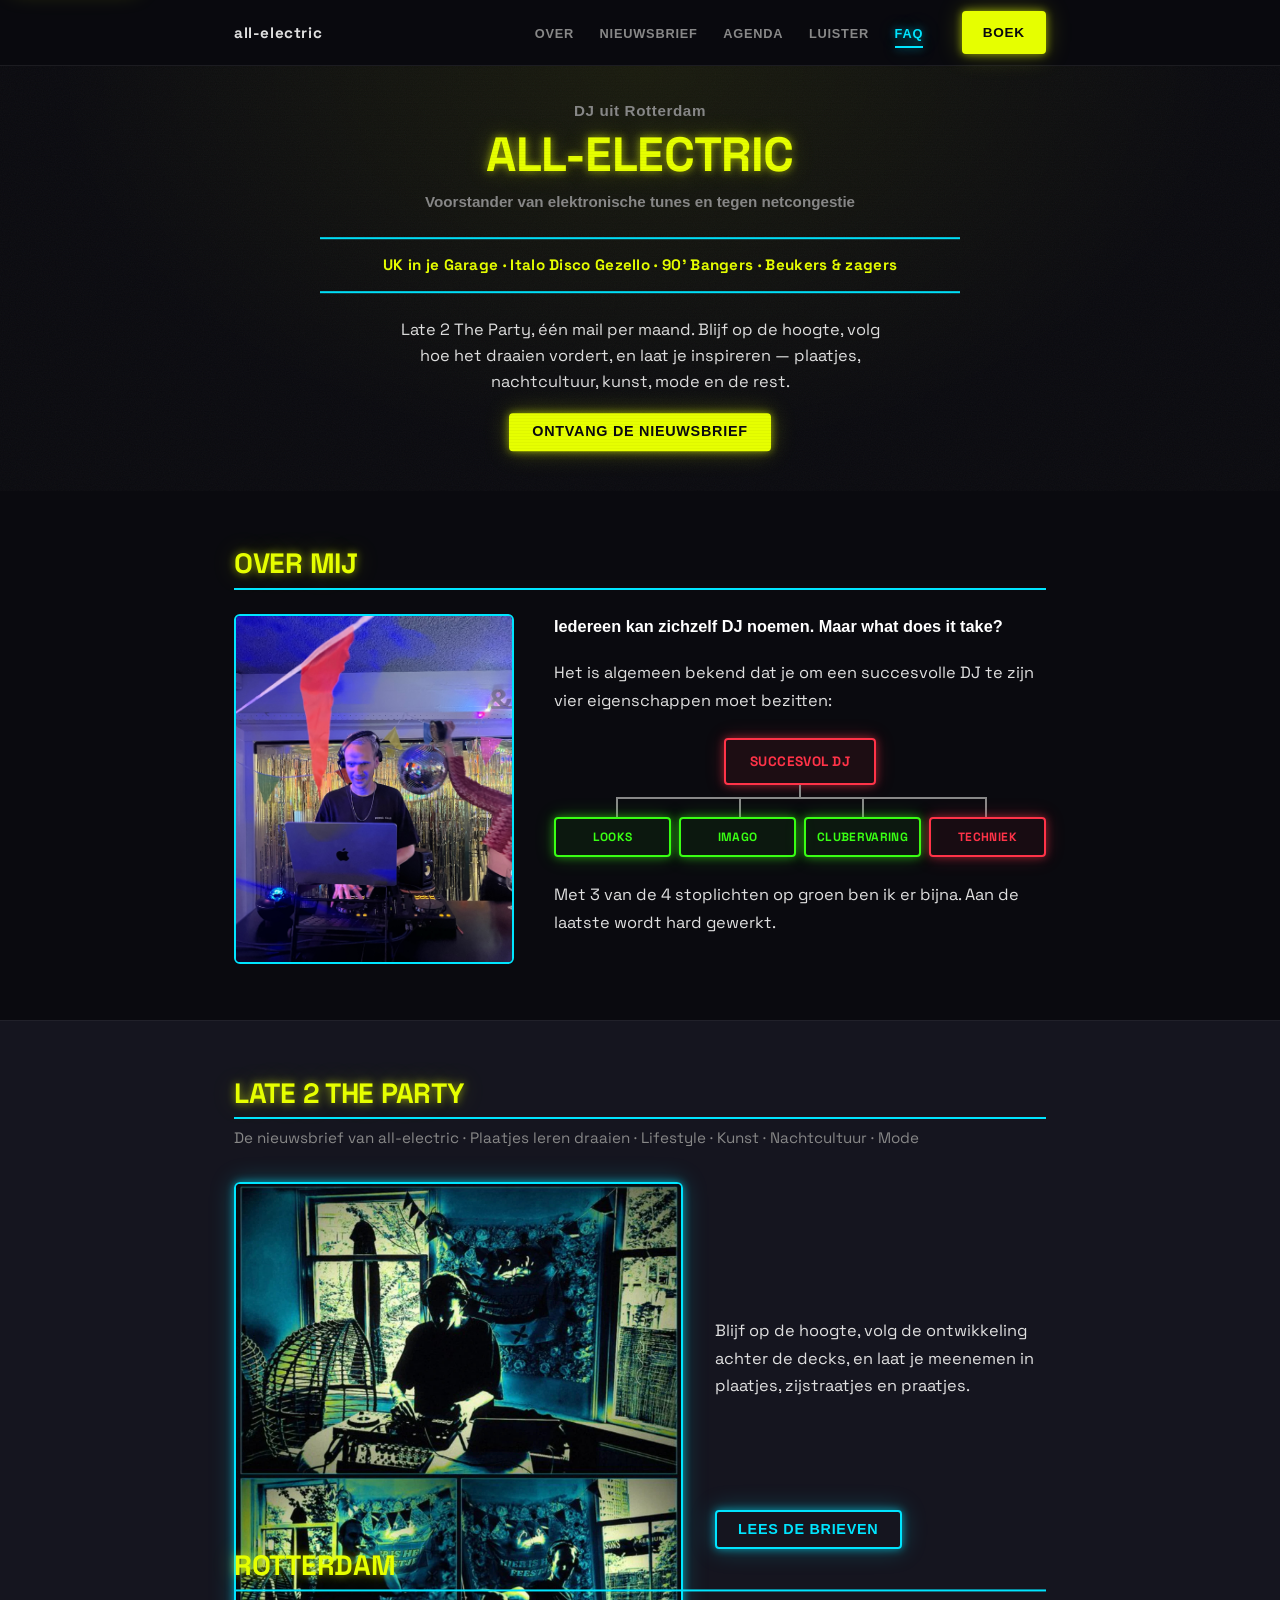
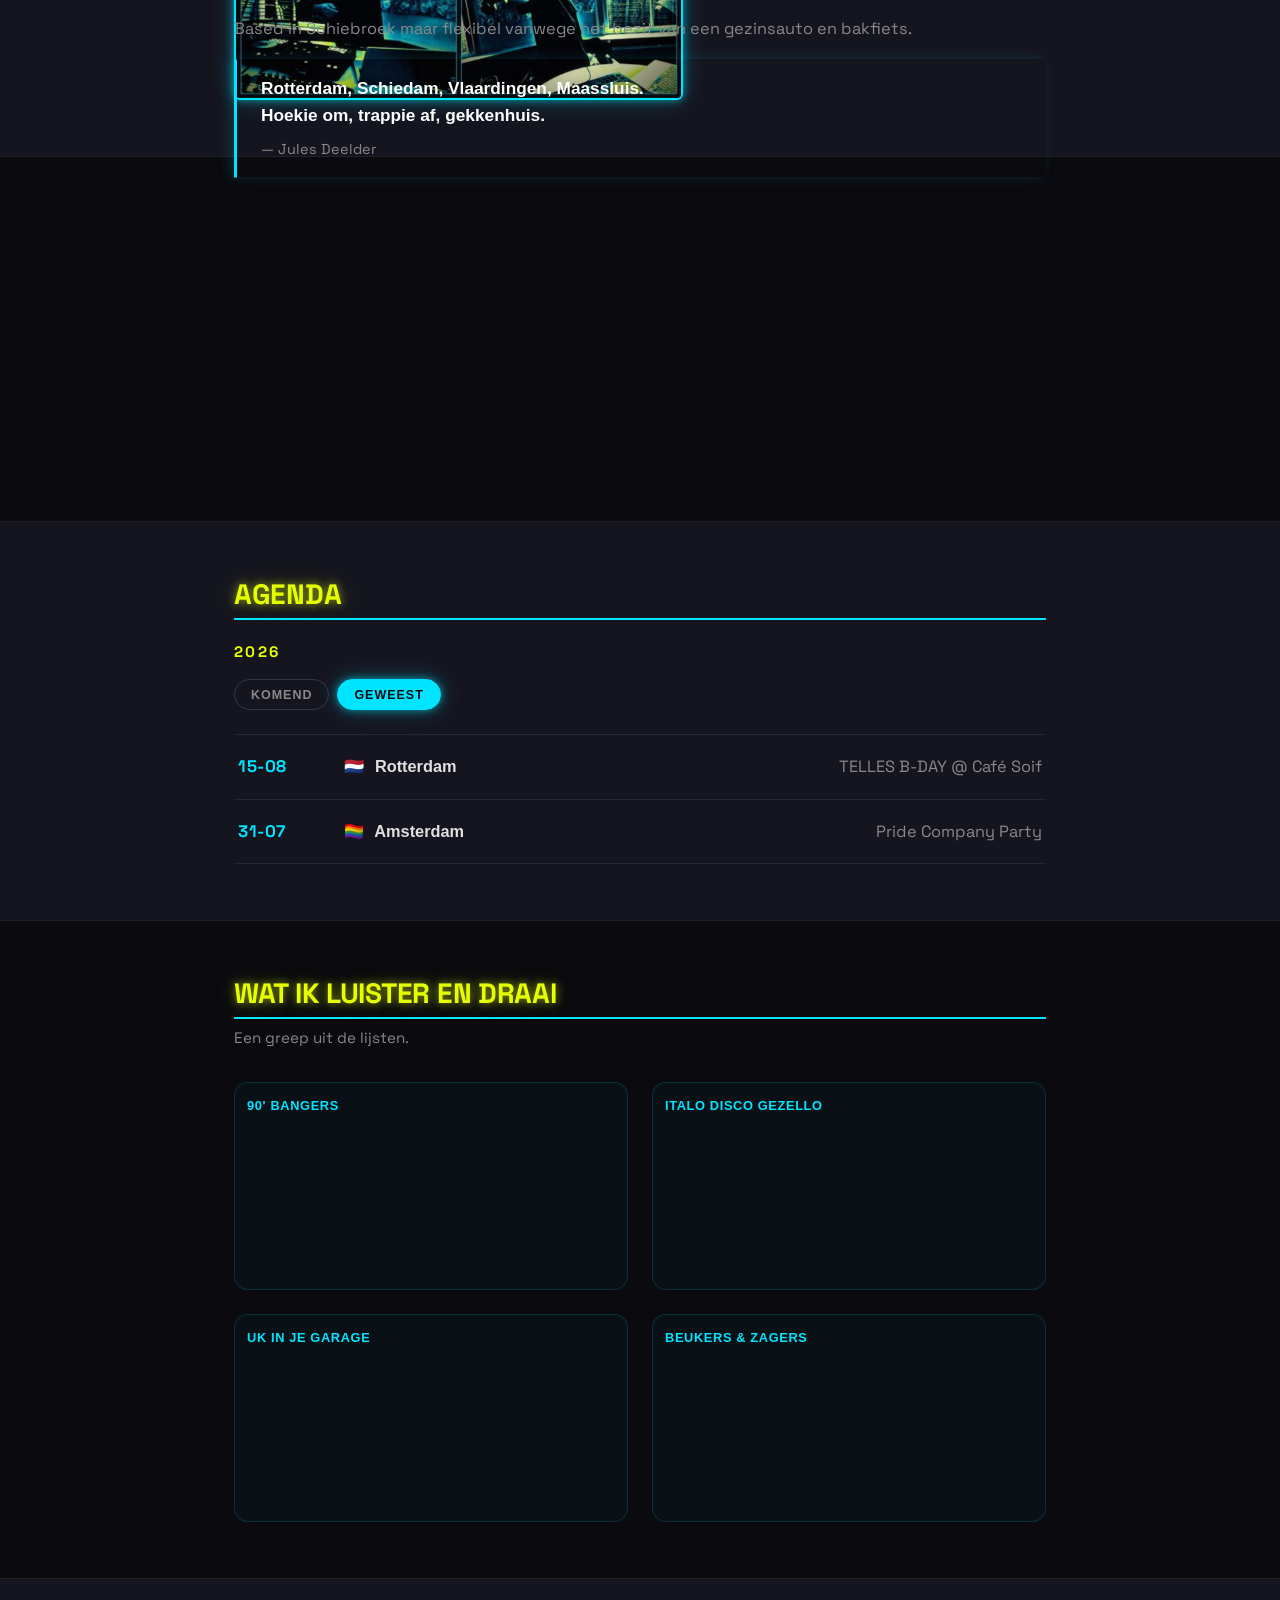
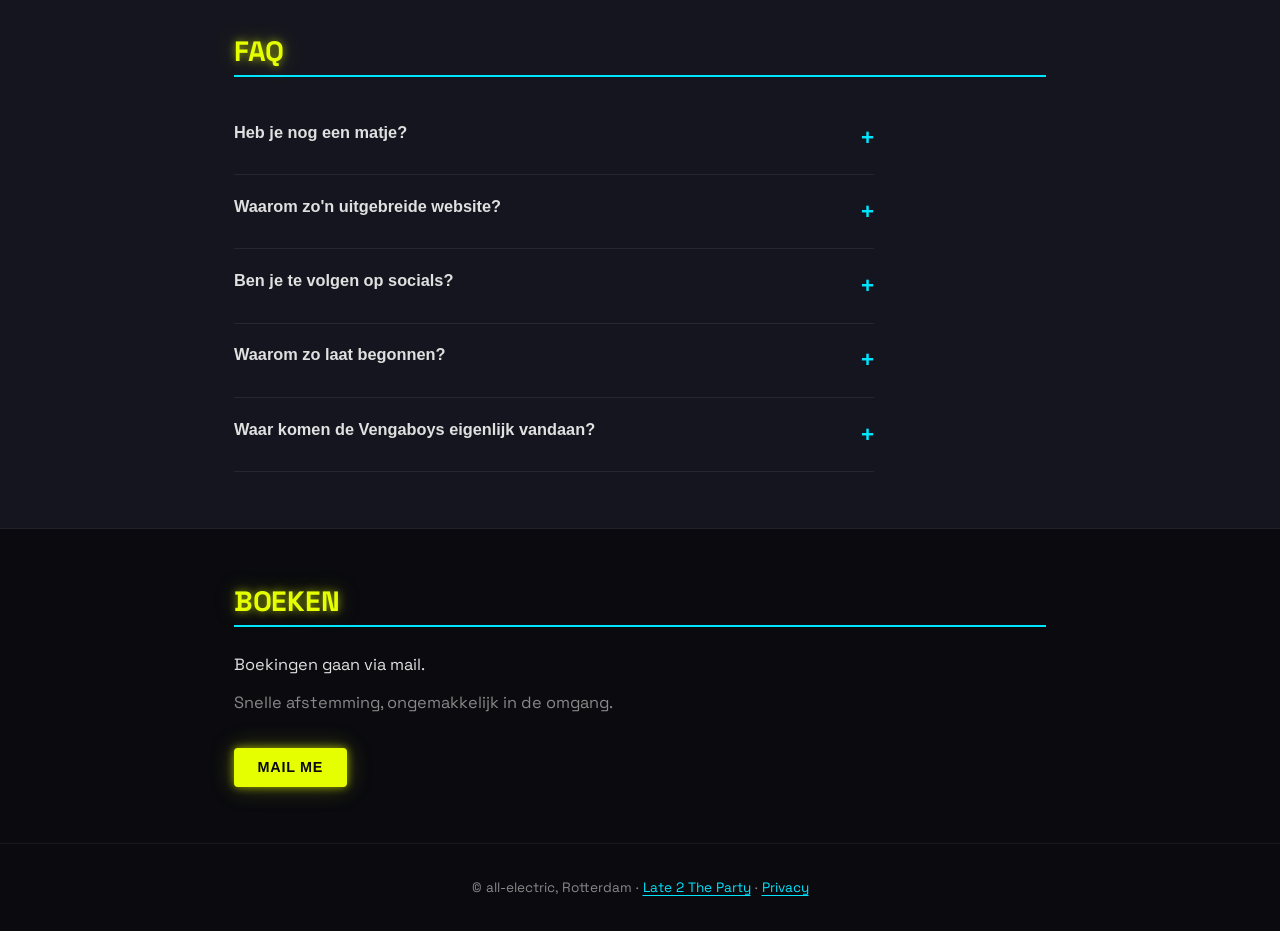
==== docs/index.html @ d1101ea1 "Self-host Space Grotesk; drop Google Fonts woff2 400/600/700 + OFL in docs/fonts/, @font-face in sty" ====
<!DOCTYPE html>
<html lang="nl">
<head>
  <meta charset="UTF-8">
  <meta name="viewport" content="width=device-width, initial-scale=1.0">

  <!-- Favicon (emoji, geen extra bestand nodig) -->
  <link rel="icon" href="data:image/svg+xml,<svg xmlns=%22http://www.w3.org/2000/svg%22 viewBox=%220 0 100 100%22><text y=%22.9em%22 font-size=%2290%22>🎧</text></svg>">

  <!-- SEO -->
  <title>all-electric — DJ uit Rotterdam</title>
  <meta name="description" content="all-electric, DJ uit Rotterdam. UK Garage, Italo Disco, 90's bangers. Nieuwsbrief: Late 2 The Party.">

  <!-- Open Graph -->
  <meta property="og:title" content="all-electric — DJ uit Rotterdam">
  <meta property="og:description" content="DJ uit Rotterdam. Nieuwsbrief: Late 2 The Party.">
  <meta property="og:type" content="website">
  <link rel="canonical" href="https://www.late2theparty.nl/">
  <meta property="og:url" content="https://www.late2theparty.nl/">
  <meta property="og:image" content="https://www.late2theparty.nl/hero.jpg">

  <!-- Twitter card -->
  <meta name="twitter:card" content="summary_large_image">
  <meta name="twitter:title" content="all-electric — DJ uit Rotterdam">
  <meta name="twitter:description" content="DJ uit Rotterdam. Nieuwsbrief: Late 2 The Party.">
  <meta name="twitter:image" content="https://www.late2theparty.nl/hero.jpg">

  <meta name="theme-color" content="#0a0a0f">

  <link rel="stylesheet" href="style.css">

  <!-- Structured data -->
  <script type="application/ld+json">
  {
    "@context": "https://schema.org",
    "@type": "MusicGroup",
    "name": "all-electric",
    "description": "DJ uit Rotterdam. UK Garage, Italo Disco en 90's bangers.",
    "genre": ["UK Garage", "Italo Disco", "90s dance"],
    "url": "https://www.late2theparty.nl/",
    "image": "https://www.late2theparty.nl/hero.jpg",
    "email": "hallo@late2theparty.nl",
    "foundingLocation": "Rotterdam, Nederland"
  }
  </script>
</head>
<body>
  <a class="skip-link" href="#hoofdinhoud">Naar inhoud</a>

  <!-- Cursor glow (desktop only, moved by JS) -->
  <div class="cursor-glow" id="cursorGlow" aria-hidden="true"></div>

  <!-- ============================================
       STICKY NAVIGATIE
       ============================================ -->
  <nav class="site-nav" id="siteNav" aria-label="Hoofdnavigatie">
    <div class="site-nav__inner">
      <a href="#hero" class="site-nav__brand">all-electric</a>
      <button type="button" class="site-nav__toggle" id="navToggle" aria-expanded="false" aria-controls="siteNavLinks">Menu</button>
      <ul class="site-nav__links" id="siteNavLinks">
        <li><a href="#over" class="site-nav__link">Over</a></li>
        <li><a href="#nieuwsbrief" class="site-nav__link">Nieuwsbrief</a></li>
        <li><a href="#agenda" class="site-nav__link">Agenda</a></li>
        <li><a href="#luister" class="site-nav__link">Luister</a></li>
        <li><a href="#faq" class="site-nav__link">FAQ</a></li>
      </ul>
      <a href="#contact" class="site-nav__cta">Boek</a>
    </div>
  </nav>

  <main id="hoofdinhoud" tabindex="-1">

  <!-- ============================================
       HERO
       ============================================ -->
  <section class="hero" id="hero" data-parallax="0.3">
    <div class="scanlines" aria-hidden="true"></div>
    <div class="noise" aria-hidden="true"></div>
    <div class="hero__content">
      <p class="hero__kicker">DJ uit Rotterdam</p>
      <h1 class="hero__title neon-text">all-electric</h1>
      <p class="hero__strapline">Voorstander van elektronische tunes en tegen netcongestie</p>

      <p class="hero__band">
        <a href="https://open.spotify.com/playlist/3SSnkNHaZYFEnFsS2uNzvc?si=Rkkg8hDzQoSK9qMRm84tKg" class="hero__band-link" target="_blank" rel="noopener">UK in je Garage</a>
        &middot;
        <a href="https://open.spotify.com/playlist/0wihgNsvUCuYe4vIcIEJX1?si=40QB4XUaSfa1ktWyz97FcA&pi=Adpx3Pd0QFGsA" class="hero__band-link" target="_blank" rel="noopener">Italo Disco Gezello</a>
        &middot;
        <a href="https://open.spotify.com/playlist/6vOpbanOj8kMaIDSkkobG8?si=ckpwqJuDSN2oO83r56tTGg" class="hero__band-link" target="_blank" rel="noopener">90' Bangers</a>
        &middot;
        <a href="https://open.spotify.com/playlist/5kQzJcHHc57Rl9Vzh4SRj6?si=ad35b520052c4538" class="hero__band-link" target="_blank" rel="noopener">Beukers &amp; zagers</a>
      </p>

      <p class="hero__pitch">Late 2 The Party, één mail per maand. Blijf op de hoogte, volg hoe het draaien vordert, en laat je inspireren — plaatjes, nachtcultuur, kunst, mode en de rest.</p>
      <a href="#aanmelden" class="btn btn--primary">Ontvang de nieuwsbrief</a>
    </div>
  </section>

  <!-- ============================================
       OVER MIJ
       ============================================ -->
  <section class="section" id="over">
    <div class="container">
      <h2 class="section__heading neon-text">Over mij</h2>
      <div class="about-grid">

        <!-- FOTO: hero.jpg staat in docs/ (zelfde bestandsnaam houden) -->
        <div class="photo-frame glow-pulse">
          <img
            src="hero.jpg"
            alt="Portretfoto van all-electric"
            class="photo-frame__img"
            loading="lazy"
            onerror="this.parentElement.classList.add('photo-frame--fallback')"
          >
          <div class="photo-frame__placeholder" aria-hidden="true">hero.jpg</div>
        </div>

        <div class="about-text fade-in">
          <p class="lead">Iedereen kan zichzelf DJ noemen. Maar what does it take?</p>
          <p>Het is algemeen bekend dat je om een succesvolle DJ te zijn vier eigenschappen moet bezitten:</p>

          <!-- ISSUE TREE (animates on scroll) -->
          <div class="skill-tree skill-tree--animate" aria-label="Issue tree: Succesvol DJ staat op rood. Looks, Imago en Clubervaring op groen, Techniek op rood en die blokkeert de uitkomst">
            <div class="skill-tree__top">
              <div class="skill-box skill-box--result skill-box--blocked glow-pulse glow-pulse--red">Succesvol DJ</div>
            </div>
            <div class="skill-tree__connector" aria-hidden="true">
              <div class="connector-line connector-line--vertical"></div>
              <div class="connector-line connector-line--horizontal"></div>
              <div class="connector-line connector-line--drop connector-line--drop-1"></div>
              <div class="connector-line connector-line--drop connector-line--drop-2"></div>
              <div class="connector-line connector-line--drop connector-line--drop-3"></div>
              <div class="connector-line connector-line--drop connector-line--drop-4"></div>
            </div>
            <div class="skill-tree__bottom">
              <div class="skill-box skill-box--green">Looks</div>
              <div class="skill-box skill-box--green">Imago</div>
              <div class="skill-box skill-box--green">Clubervaring</div>
              <div class="skill-box skill-box--red glow-pulse glow-pulse--red">Techniek</div>
            </div>
          </div>

          <p>Met 3 van de 4 stoplichten op groen ben ik er bijna. Aan de laatste wordt hard gewerkt.</p>
        </div>
      </div>
    </div>
  </section>

  <!-- ============================================
       NIEUWSBRIEF, LATE 2 THE PARTY
       ============================================ -->
  <section class="section section--alt" id="nieuwsbrief">
    <div class="container">
      <h2 class="section__heading section__heading--tight neon-text">Late 2 The Party</h2>
      <p class="section__sub">De nieuwsbrief van all-electric &middot; Plaatjes leren draaien &middot; Lifestyle &middot; Kunst &middot; Nachtcultuur &middot; Mode</p>

      <div class="nb-promo fade-in">
        <a class="nb-promo__beeld" href="nieuwsbrief/" aria-label="Naar het nieuwsbriefarchief">
          <img src="collage.jpg" alt="all-electric achter de decks, drie foto's in duotoon" loading="lazy">
        </a>

        <div class="nb-promo__tekst">
          <p>Blijf op de hoogte, volg de ontwikkeling achter de decks, en laat je meenemen in plaatjes, zijstraatjes en praatjes.</p>
          <div class="nb-form" id="aanmelden">
            <div class="ml-embedded" data-form="aK1pC9"></div>
          </div>
          <p class="nb-promo__acties">
            <a href="nieuwsbrief/" class="btn btn--secondary">Lees de brieven</a>
          </p>
        </div>
      </div>
    </div>
  </section>

  <!-- ============================================
       ROTTERDAM
       ============================================ -->
  <section class="section" id="rotterdam" data-parallax="0.15">
    <div class="container">
      <h2 class="section__heading neon-text">Rotterdam</h2>
      <div class="fade-in">
        <p class="text-muted">Based in Schiebroek maar flexibel vanwege het bezit van een gezinsauto en bakfiets.</p>
        <blockquote class="deelder-quote">
          <p>Rotterdam, Schiedam, Vlaardingen, Maassluis.<br>Hoekie om, trappie af, gekkenhuis.</p>
          <footer>— Jules Deelder</footer>
        </blockquote>
      </div>
    </div>
  </section>

  <!-- ============================================
       AGENDA
       ============================================ -->
  <section class="section section--alt" id="agenda">
    <div class="container">
      <h2 class="section__heading neon-text">Agenda</h2>

      <!-- TOURDATA -->
      <div class="agenda fade-in" aria-label="Agenda met optredens">
        <p class="agenda__year">2026</p>

        <div class="agenda-tabs" role="tablist" aria-label="Komende en eerdere optredens">
          <button class="agenda-tab" id="tab-komend" role="tab"
                  aria-selected="false" aria-controls="paneel-komend" data-paneel="komend">Komend</button>
          <button class="agenda-tab agenda-tab--on" id="tab-geweest" role="tab"
                  aria-selected="true" aria-controls="paneel-geweest" data-paneel="geweest">Geweest</button>
        </div>

        <!--
          NIEUWE DATUM: kopieer een <li> naar het juiste paneel.
          datum (DD-MM) | vlag + plaats | naam van het optreden
        -->
        <div class="agenda-paneel" id="paneel-komend" role="tabpanel" aria-labelledby="tab-komend" hidden>
          <p class="agenda-leeg">Nog niets in de boeken. <button type="button" class="agenda-leeg__knop">Boek me</button></p>
        </div>

        <div class="agenda-paneel" id="paneel-geweest" role="tabpanel" aria-labelledby="tab-geweest">
          <ul class="agenda__list">
            <li class="agenda__row">
              <span class="agenda__date">15-08</span>
              <span class="agenda__location"><span class="agenda__flag">🇳🇱</span> Rotterdam</span>
              <span class="agenda__event">TELLES B-DAY @ Caf&eacute; Soif</span>
            </li>
            <li class="agenda__row">
              <span class="agenda__date">31-07</span>
              <span class="agenda__location"><span class="agenda__flag">🏳️‍🌈</span> Amsterdam</span>
              <span class="agenda__event">Pride Company Party</span>
            </li>
          </ul>
        </div>
      </div>
    </div>
  </section>

  <!-- ============================================
       SPOTIFY EMBED
       ============================================ -->
  <section class="section" id="luister">
    <div class="container">
      <h2 class="section__heading section__heading--tight neon-text">Wat ik luister en draai</h2>
      <p class="section__sub">Een greep uit de lijsten.</p>
      <div class="spotify-grid fade-in">
        <div class="spotify-embed" data-spotify="https://open.spotify.com/embed/playlist/6vOpbanOj8kMaIDSkkobG8?utm_source=generator&theme=0" data-title="90' Bangers playlist">
          <p class="spotify-label">90' Bangers</p>
          <button type="button" class="spotify-embed__play">Luister op Spotify</button>
        </div>
        <div class="spotify-embed" data-spotify="https://open.spotify.com/embed/playlist/0wihgNsvUCuYe4vIcIEJX1?utm_source=generator&theme=0" data-title="Italo Disco Gezello playlist">
          <p class="spotify-label">Italo Disco Gezello</p>
          <button type="button" class="spotify-embed__play">Luister op Spotify</button>
        </div>
        <div class="spotify-embed" data-spotify="https://open.spotify.com/embed/playlist/3SSnkNHaZYFEnFsS2uNzvc?utm_source=generator&theme=0" data-title="UK in je Garage playlist">
          <p class="spotify-label">UK in je Garage</p>
          <button type="button" class="spotify-embed__play">Luister op Spotify</button>
        </div>
        <div class="spotify-embed" data-spotify="https://open.spotify.com/embed/playlist/5kQzJcHHc57Rl9Vzh4SRj6?utm_source=generator&theme=0" data-title="Beukers en zagers playlist">
          <p class="spotify-label">Beukers &amp; zagers</p>
          <button type="button" class="spotify-embed__play">Luister op Spotify</button>
        </div>
      </div>
    </div>
  </section>

  <!-- ============================================
       FAQ
       ============================================ -->
  <section class="section section--alt" id="faq">
    <div class="container">
      <h2 class="section__heading neon-text">FAQ</h2>
      <div class="faq-list fade-in">

        <details class="faq-item">
          <summary class="faq-question">Heb je nog een matje?</summary>
          <p class="faq-answer">Nee, maar als je tijdig boekt is er van alles mogelijk.</p>
        </details>

        <details class="faq-item">
          <summary class="faq-question">Waarom zo'n uitgebreide website?</summary>
          <p class="faq-answer">Behoorlijk uitgebreid voor zo'n magere DJ-carrière, inderdaad. Naast DJ'en leer ik ook vibecoden.</p>
        </details>

        <details class="faq-item">
          <summary class="faq-question">Ben je te volgen op socials?</summary>
          <p class="faq-answer">Jazeker, ik ben al sinds 2013 actief op LinkedIn.</p>
        </details>

        <details class="faq-item">
          <summary class="faq-question">Waarom zo laat begonnen?</summary>
          <p class="faq-answer">Leuk dat je het vraagt. Was ik tien jaar eerder begonnen, dan waren er een hoop andere leuke dingen niet gebeurd. En had ik minder tijd gehad om op feesten een neus voor bangers te ontwikkelen.</p>
          <p class="faq-answer">Als het gaat om implicaties voor je carrière verwijs ik graag naar de schilder Henri Rousseau (1844-1910), bijgenaamd Le Douanier. Pas toen hij met pensioen was van zijn baan als douaneambtenaar begon hij serieus te schilderen. Uitkomst: zijn junglelandschappen hangen nu in het MoMA.</p>
        </details>

        <details class="faq-item">
          <summary class="faq-question">Waar komen de Vengaboys eigenlijk vandaan?</summary>
          <p class="faq-answer">Rotterdam.</p>
        </details>

      </div>
    </div>
  </section>

  <!-- ============================================
       CONTACT / BOEKEN
       ============================================ -->
  <section class="section" id="contact">
    <div class="container">
      <h2 class="section__heading neon-text">Boeken</h2>
      <div class="contact-block fade-in">
        <p>Boekingen gaan via mail.</p>
        <p class="text-muted">Snelle afstemming, ongemakkelijk in de omgang.</p>

        <!-- MAILADRES AANPASSEN: verander alleen het adres achter "mailto:". -->
        <a href="mailto:hallo@late2theparty.nl?subject=Boeking%20all-electric&body=Hoi%20Rik%2C%0A%0AIk%20wil%20je%20graag%20boeken.%20Alvast%20wat%20details%3A%0A%0ADatum%3A%20%0ALocatie%3A%20%0AType%20feest%3A%20%0AVerwachte%20tijd%2Fduur%3A%20%0ABudget%3A%20%0A%0AGroet%2C%0A" class="btn btn--primary" aria-label="Stuur een boekingsmail">Mail me</a>
      </div>
    </div>
  </section>

  </main>

  <!-- ============================================
       FOOTER
       ============================================ -->
  <footer class="footer">
    <p>&copy; all-electric, Rotterdam &middot; <a href="nieuwsbrief/" class="nb-inline-link">Late 2 The Party</a> &middot; <a href="privacy/" class="nb-inline-link">Privacy</a></p>
  </footer>

  <script src="main.js"></script>
</body>
</html>
---- docs/style.css ----
/* ============================================
   R-010 DJ ONE-PAGER
   ============================================
   KLEUREN AANPASSEN:
   --neon-yellow : primaire neon kleur
   --neon-cyan   : secundaire neon kleur
   --neon-red    : accentkleur
   --bg-dark     : achtergrond
   ============================================ */

/* Space Grotesk lokaal (OFL, zie fonts/OFL.txt) — geen Google Fonts */
@font-face {
  font-family: 'Space Grotesk';
  font-style: normal;
  font-weight: 400;
  font-display: swap;
  src: url('fonts/space-grotesk-400.woff2') format('woff2');
}
@font-face {
  font-family: 'Space Grotesk';
  font-style: normal;
  font-weight: 600;
  font-display: swap;
  src: url('fonts/space-grotesk-600.woff2') format('woff2');
}
@font-face {
  font-family: 'Space Grotesk';
  font-style: normal;
  font-weight: 700;
  font-display: swap;
  src: url('fonts/space-grotesk-700.woff2') format('woff2');
}

:root {
  --neon-yellow: #e6ff00;
  --neon-cyan: #00e5ff;
  --neon-red: #ff3348;
  --neon-green: #39ff14;
  --bg-dark: #0a0a0f;
  --bg-alt: #15151f;
  --text-main: #e0e0e0;
  --text-muted: #888;
  --font: 'Space Grotesk', sans-serif;
  --glow-yellow: 0 0 8px rgba(230, 255, 0, .6), 0 0 24px rgba(230, 255, 0, .25);
  --glow-cyan: 0 0 8px rgba(0, 229, 255, .6), 0 0 24px rgba(0, 229, 255, .25);
  --glow-green: 0 0 8px rgba(57, 255, 20, .5), 0 0 20px rgba(57, 255, 20, .2);
  --glow-red: 0 0 8px rgba(255, 51, 72, .5), 0 0 20px rgba(255, 51, 72, .2);
  --nav-h: 3.2rem;
  /* Typeschaal van de nieuwsbrief-pagina */
  --fs-meta: .75rem;
  --fs-kicker: clamp(.8rem, 2vw, .95rem);
  --fs-body: 1.02rem;
  --fs-lead: 1.08rem;
  --fs-heading: clamp(1.3rem, 3.4vw, 1.75rem);
  --fs-display: clamp(1.6rem, 6vw, 3rem);
}

@media (max-width: 640px) {
  :root { --nav-h: 2.7rem; }
}

/* ---- RESET ---- */
*, *::before, *::after { box-sizing: border-box; margin: 0; padding: 0; }

html {
  scroll-behavior: smooth;
  scroll-padding-top: 5rem;
}

body {
  font-family: var(--font);
  background: var(--bg-dark);
  color: var(--text-main);
  font-size: var(--fs-body);
  line-height: 1.7;
  -webkit-font-smoothing: antialiased;
  overflow-x: hidden;
}

a { color: inherit; text-decoration: none; }
ul { list-style: none; }
img { max-width: 100%; display: block; }

/* ---- SKIP-LINK (toegankelijkheid) ---- */
.skip-link {
  position: absolute;
  left: .75rem;
  top: -3.5rem;
  z-index: 1100;
  padding: .55rem 1rem;
  border-radius: 4px;
  font-weight: 700;
  background: var(--neon-yellow);
  color: var(--bg-dark);
  box-shadow: var(--glow-yellow);
  transition: top .2s ease;
}

.skip-link:focus {
  top: .75rem;
  outline: 2px solid var(--neon-cyan);
  outline-offset: 2px;
}

#hoofdinhoud:focus {
  outline: none;
}

/* ---- CONTAINER ---- */
.container {
  max-width: 860px;
  margin: 0 auto;
  padding: 0 1.5rem;
}

/* ============================================
   STICKY NAVIGATIE
   ============================================ */
.site-nav {
  position: sticky;
  top: 0;
  z-index: 1000;
  background: rgba(10, 10, 15, .82);
  -webkit-backdrop-filter: blur(10px);
  backdrop-filter: blur(10px);
  border-bottom: 1px solid rgba(255, 255, 255, .08);
}

.site-nav__inner {
  max-width: 860px;
  margin: 0 auto;
  display: flex;
  align-items: center;
  gap: 1rem;
  padding: .7rem 1.5rem;
}

.site-nav__brand {
  font-weight: 700;
  font-size: .95rem;
  text-transform: none;
  letter-spacing: .04em;
  color: var(--text-main);
  white-space: nowrap;
  transition: color .2s ease, text-shadow .2s ease;
}

.site-nav__brand:hover {
  color: var(--neon-yellow);
  text-shadow: var(--glow-yellow);
}

.site-nav__links {
  display: flex;
  align-items: center;
  gap: 1.6rem;
  margin-left: auto;
}

.site-nav__link {
  position: relative;
  text-transform: uppercase;
  letter-spacing: .06em;
  font-size: .8rem;
  font-weight: 600;
  color: var(--text-muted);
  padding: .2rem 0;
  transition: color .2s ease;
}

.site-nav__link:hover {
  color: var(--neon-cyan);
}

.site-nav__link--active {
  color: var(--neon-cyan);
  text-shadow: var(--glow-cyan);
}

.site-nav__link--active::after {
  content: '';
  position: absolute;
  left: 0;
  right: 0;
  bottom: -4px;
  height: 2px;
  background: var(--neon-cyan);
  box-shadow: var(--glow-cyan);
}

.site-nav__cta {
  margin-left: 1.4rem;
  padding: .5rem 1.2rem;
  border-radius: 4px;
  font-weight: 600;
  font-size: .85rem;
  text-transform: uppercase;
  letter-spacing: .05em;
  white-space: nowrap;
  background: var(--neon-yellow);
  color: var(--bg-dark);
  border: 2px solid var(--neon-yellow);
  box-shadow: var(--glow-yellow);
  transition: all .2s ease;
}

.site-nav__cta:hover {
  background: transparent;
  color: var(--neon-yellow);
}

.site-nav__cta:focus-visible,
.site-nav__link:focus-visible,
.site-nav__brand:focus-visible {
  outline: 2px solid var(--neon-cyan);
  outline-offset: 3px;
}

.site-nav__toggle {
  display: none;
  margin-left: auto;
  background: transparent;
  border: 2px solid var(--neon-cyan);
  color: var(--neon-cyan);
  font-family: var(--font);
  font-size: .75rem;
  font-weight: 700;
  letter-spacing: .08em;
  text-transform: uppercase;
  padding: .4rem .7rem;
  border-radius: 4px;
  cursor: pointer;
}

.site-nav__toggle:focus-visible {
  outline: 2px solid var(--neon-yellow);
  outline-offset: 3px;
}

@media (max-width: 640px) {
  .site-nav__inner {
    display: grid;
    grid-template-columns: 1fr auto auto;
    grid-template-areas: "brand toggle cta";
    align-items: center;
    gap: .5rem .6rem;
    padding: .55rem .9rem;
    position: relative;
  }
  .site-nav__brand {
    display: block;
    font-size: .9rem;
    grid-area: brand;
    min-width: 0;
  }
  .site-nav__toggle {
    display: inline-flex;
    align-items: center;
    grid-area: toggle;
    margin-left: 0;
  }
  .site-nav__cta {
    grid-area: cta;
    margin-left: 0;
    padding: .45rem .9rem;
  }
  .site-nav__links {
    display: none;
    grid-area: links;
    margin: 0;
    padding: .35rem 0 .6rem;
    flex-direction: column;
    align-items: stretch;
    gap: 0;
  }
  .site-nav.is-open .site-nav__inner {
    grid-template-areas:
      "brand toggle cta"
      "links links links";
  }
  .site-nav.is-open .site-nav__links {
    display: flex;
  }
  .site-nav__link {
    font-size: .9rem;
    padding: .55rem 0;
    border-bottom: 1px solid rgba(255, 255, 255, .08);
  }
  .site-nav__link--active::after {
    display: none;
  }
}

/* Extra smalle telefoons: nav nog iets compacter */
@media (max-width: 380px) {
  .site-nav__links { gap: .7rem; }
  .site-nav__link { font-size: .8rem; }
  .site-nav__cta { padding: .4rem .7rem; font-size: .78rem; }
}

/* ============================================
   SCANLINES OVERLAY (CRT effect)
   ============================================ */
.scanlines {
  position: absolute;
  inset: 0;
  z-index: 2;
  pointer-events: none;
  background: repeating-linear-gradient(
    0deg,
    rgba(0, 0, 0, .03) 0px,
    rgba(0, 0, 0, .03) 1px,
    transparent 1px,
    transparent 3px
  );
}

/* ============================================
   NOISE TEXTURE OVERLAY
   ============================================ */
.noise {
  position: absolute;
  inset: 0;
  z-index: 1;
  pointer-events: none;
  opacity: .04;
  background-image: url("data:image/svg+xml,%3Csvg viewBox='0 0 256 256' xmlns='http://www.w3.org/2000/svg'%3E%3Cfilter id='n'%3E%3CfeTurbulence type='fractalNoise' baseFrequency='.85' numOctaves='4' stitchTiles='stitch'/%3E%3C/filter%3E%3Crect width='100%25' height='100%25' filter='url(%23n)'/%3E%3C/svg%3E");
  background-repeat: repeat;
  background-size: 256px 256px;
}

/* ============================================
   CURSOR GLOW (desktop only)
   ============================================ */
.cursor-glow {
  position: fixed;
  width: 320px;
  height: 320px;
  border-radius: 50%;
  background: radial-gradient(
    circle,
    rgba(0, 229, 255, .08) 0%,
    rgba(230, 255, 0, .04) 40%,
    transparent 70%
  );
  pointer-events: none;
  z-index: 9996;
  left: 0;
  top: 0;
  opacity: 0;
  transition: opacity .3s ease;
  will-change: transform;
}

.cursor-glow--visible {
  opacity: 1;
}

/* Hide cursor glow on touch devices */
@media (hover: none) {
  .cursor-glow { display: none; }
}

/* ---- NEON TEXT ---- */
.neon-text {
  color: var(--neon-yellow);
  text-shadow: var(--glow-yellow);
}

.text-muted {
  color: var(--text-muted);
}

/* ============================================
   GLOW PULSE (breathing neon borders)
   ============================================ */
.glow-pulse {
  animation: glowPulse 3s ease-in-out infinite alternate;
}

.glow-pulse--red {
  animation-name: glowPulseRed;
}

@keyframes glowPulse {
  0%   { box-shadow: 0 0 6px rgba(0, 229, 255, .4), 0 0 16px rgba(0, 229, 255, .15); }
  100% { box-shadow: 0 0 12px rgba(0, 229, 255, .7), 0 0 36px rgba(0, 229, 255, .3); }
}

@keyframes glowPulseRed {
  0%   { box-shadow: 0 0 6px rgba(255, 51, 72, .3), 0 0 16px rgba(255, 51, 72, .1); }
  100% { box-shadow: 0 0 12px rgba(255, 51, 72, .6), 0 0 36px rgba(255, 51, 72, .25); }
}

/* ============================================
   HERO
   ============================================ */
.hero {
  min-height: auto;
  margin-top: 0;
  display: flex;
  align-items: center;
  justify-content: center;
  text-align: center;
  padding: 3.5rem 1.5rem 1.25rem;
  position: relative;
  overflow: hidden;
  background:
    radial-gradient(ellipse at 50% 0%, rgba(230, 255, 0, .07) 0%, transparent 65%),
    var(--bg-dark);
}

.hero__content {
  position: relative;
  z-index: 1;
  width: 100%;
  max-width: 860px;
}

.hero__title {
  font-size: var(--fs-display);
  font-weight: 700;
  line-height: 1;
  letter-spacing: -.01em;
  text-wrap: balance;
  text-transform: uppercase;
  animation: none;
}

.hero__kicker {
  font-size: var(--fs-kicker);
  font-weight: 600;
  line-height: 1.2;
  letter-spacing: .04em;
  text-transform: none;
  color: var(--text-muted);
  text-shadow: none;
  margin: 0 0 .65rem;
}

.hero__strapline {
  margin: .75rem auto 0;
  font-size: var(--fs-kicker);
  font-weight: 600;
  line-height: 1.45;
  color: var(--text-muted);
  max-width: 28rem;
}

.hero__pitch {
  margin: 1.5rem auto 0;
  font-size: var(--fs-body);
  line-height: 1.6;
  color: var(--text-main);
  max-width: 32rem;
  text-wrap: pretty;
}

/* ============================================
   GENRE BAND (hero)
   ============================================ */
.hero__band {
  margin: 1.5rem auto 0;
  padding: .9rem .5rem;
  max-width: 40rem;
  border-top: 2px solid var(--neon-cyan);
  border-bottom: 2px solid var(--neon-cyan);
  font-size: var(--fs-kicker);
  font-weight: 700;
  line-height: 1.5;
  color: var(--neon-yellow);
  letter-spacing: .02em;
}

.hero__band-link {
  color: inherit;
  text-decoration: none;
  transition: color .2s ease;
}

.hero__band-link:hover {
  color: var(--neon-cyan);
}

.hero__band-link:focus-visible {
  outline: 2px solid var(--neon-yellow);
  outline-offset: 3px;
}

/* ============================================
   BUTTONS
   ============================================ */
.btn {
  display: inline-flex;
  align-items: center;
  justify-content: center;
  padding: .55rem 1.35rem;
  border-radius: 4px;
  font-family: var(--font);
  font-size: .9rem;
  font-weight: 600;
  cursor: pointer;
  border: 2px solid transparent;
  transition: all .2s ease;
  text-transform: uppercase;
  letter-spacing: .05em;
  line-height: 1.2;
}

.btn:focus-visible {
  outline: 2px solid var(--neon-cyan);
  outline-offset: 3px;
}

.btn--primary {
  background: var(--neon-yellow);
  color: var(--bg-dark);
  border-color: var(--neon-yellow);
  box-shadow: var(--glow-yellow);
}

.hero .btn--primary {
  margin-top: 1.1rem;
}

.btn--primary:hover {
  background: transparent;
  color: var(--neon-yellow);
}

.btn--secondary {
  background: transparent;
  color: var(--neon-cyan);
  border-color: var(--neon-cyan);
  box-shadow: var(--glow-cyan);
}

.btn--secondary:hover {
  background: var(--neon-cyan);
  color: var(--bg-dark);
}

/* ============================================
   SECTIONS
   ============================================ */
.section {
  padding: 3.5rem 0;
  position: relative;
}

@media (max-width: 640px) {
  .section { padding: 2.75rem 0; }
}

.section--alt {
  background: var(--bg-alt);
  border-top: 1px solid rgba(255, 255, 255, .05);
  border-bottom: 1px solid rgba(255, 255, 255, .05);
}

.section__heading,
.nb-subkop {
  font-size: var(--fs-heading);
  margin-bottom: 1.5rem;
  font-weight: 700;
  letter-spacing: -.01em;
  line-height: 1.15;
  text-transform: uppercase;
  color: var(--neon-yellow);
  text-shadow: var(--glow-yellow);
  padding-bottom: .5rem;
  border-bottom: 2px solid var(--neon-cyan);
  text-wrap: balance;
}

/* Kop met een ondertitel eronder: minder lucht tussen de twee */
.section__heading--tight {
  margin-bottom: .5rem;
}

.section__sub {
  margin-bottom: 2rem;
  font-size: var(--fs-kicker);
  line-height: 1.5;
  color: var(--text-muted);
}

/* ============================================
   ABOUT GRID
   ============================================ */
.about-grid {
  display: grid;
  grid-template-columns: 280px 1fr;
  gap: 2.5rem;
  align-items: start;
}

@media (max-width: 640px) {
  .about-grid {
    grid-template-columns: 1fr;
  }
}

.about-text p {
  font-size: var(--fs-body);
  margin-bottom: 1rem;
}

.lead {
  font-size: var(--fs-lead);
  line-height: 1.55;
  font-weight: 600;
  letter-spacing: 0;
  color: #fff;
  text-wrap: pretty;
}

.about-text .lead {
  margin-bottom: 1.25rem;
}

/* ============================================
   SKILL TREE
   ============================================ */
.skill-tree {
  margin: 1.5rem 0;
  display: flex;
  flex-direction: column;
  align-items: center;
}

/* Animation: hidden by default, JS adds --visible */
.js .skill-tree--animate .skill-tree__top,
.js .skill-tree--animate .skill-tree__connector {
  opacity: 0;
  transform: translateY(16px);
  transition: opacity .4s ease, transform .4s ease;
}

/* De lampjes staan eerst UIT: grijs, geen gloed. */
.js .skill-tree--animate .skill-box--green,
.js .skill-tree--animate .skill-box--red {
  opacity: 0;
  transform: translateY(16px);
  border-color: rgba(255, 255, 255, .14);
  color: var(--text-muted);
  background: rgba(255, 255, 255, .02);
  box-shadow: none;
  transition: opacity .3s ease, transform .3s ease,
              border-color .5s ease, color .5s ease,
              background .5s ease, box-shadow .5s ease;
}

/* Pulserende gloed pas laten starten als het lampje aan is */
.js .skill-tree--animate .skill-box--red.glow-pulse {
  animation: none;
}

/* ...en dan gaan ze aan, in de reeks van de transition-delays hieronder */
.skill-tree--animate.skill-tree--visible .skill-tree__bottom .skill-box--green {
  border-color: var(--neon-green);
  color: var(--neon-green);
  background: rgba(57, 255, 20, .06);
  box-shadow: var(--glow-green);
}

.skill-tree--animate.skill-tree--visible .skill-tree__bottom .skill-box--red {
  border-color: var(--neon-red);
  color: var(--neon-red);
  background: rgba(255, 51, 72, .06);
  box-shadow: var(--glow-red);
}

.skill-tree--animate.skill-tree--visible .skill-box--red.glow-pulse {
  animation: glowPulseRed 3s ease-in-out infinite alternate;
  animation-delay: 2.1s;
}

.skill-tree--animate.skill-tree--visible .skill-tree__top {
  opacity: 1; transform: translateY(0);
  transition-delay: 0s;
}

.skill-tree--animate.skill-tree--visible .skill-tree__connector {
  opacity: 1; transform: translateY(0);
  transition-delay: .3s;
}

.skill-tree--animate.skill-tree--visible .skill-tree__bottom .skill-box:nth-child(1) {
  opacity: 1; transform: translateY(0);
  transition-delay: .5s;
}

.skill-tree--animate.skill-tree--visible .skill-tree__bottom .skill-box:nth-child(2) {
  opacity: 1; transform: translateY(0);
  transition-delay: .75s;
}

.skill-tree--animate.skill-tree--visible .skill-tree__bottom .skill-box:nth-child(3) {
  opacity: 1; transform: translateY(0);
  transition-delay: 1s;
}

/* De stilte hiervoor is de grap: drie lampjes floepen aan, dan een tel niks,
   en dan pas Techniek op rood. */
.skill-tree--animate.skill-tree--visible .skill-tree__bottom .skill-box:nth-child(4) {
  opacity: 1; transform: translateY(0);
  transition-delay: 1.8s;
}

.skill-tree__top {
  display: flex;
  justify-content: center;
}

.skill-tree__connector {
  position: relative;
  width: 100%;
  height: 32px;
}

.connector-line {
  position: absolute;
  background: var(--text-muted);
}

.connector-line--vertical {
  width: 2px;
  height: 12px;
  left: 50%;
  top: 0;
  transform: translateX(-50%);
}

.connector-line--horizontal {
  height: 2px;
  top: 12px;
  left: 12.5%;
  right: 12.5%;
}

.connector-line--drop {
  width: 2px;
  height: 20px;
  top: 12px;
}

.connector-line--drop-1 { left: 12.5%; }
.connector-line--drop-2 { left: 37.5%; }
.connector-line--drop-3 { left: 62.5%; }
.connector-line--drop-4 { left: 87.5%; }

.skill-tree__bottom {
  display: grid;
  grid-template-columns: repeat(4, 1fr);
  gap: .5rem;
  width: 100%;
}

@media (max-width: 640px) {
  .skill-tree__bottom {
    grid-template-columns: repeat(2, 1fr);
    gap: .65rem;
  }

  .skill-tree__connector {
    display: none;
  }

  .skill-box {
    font-size: .8rem;
    padding: .65rem .5rem;
  }
}

.skill-box {
  padding: .5rem .4rem;
  border-radius: 4px;
  text-align: center;
  font-size: .75rem;
  font-weight: 700;
  text-transform: uppercase;
  letter-spacing: .03em;
  border: 2px solid;
}

.skill-box--result {
  border-color: var(--neon-green);
  color: var(--neon-green);
  background: rgba(57, 255, 20, .08);
  box-shadow: var(--glow-green);
  padding: .6rem 1.5rem;
  font-size: .85rem;
}

.skill-box--green {
  border-color: var(--neon-green);
  color: var(--neon-green);
  background: rgba(57, 255, 20, .06);
}

.skill-box--red {
  border-color: var(--neon-red);
  color: var(--neon-red);
  background: rgba(255, 51, 72, .06);
  box-shadow: var(--glow-red);
}

/* ============================================
   PHOTO FRAME + FALLBACK
   ============================================ */
.photo-frame {
  aspect-ratio: 4 / 5;
  border: 2px solid var(--neon-cyan);
  border-radius: 6px;
  overflow: hidden;
  position: relative;
}

.photo-frame__img {
  width: 100%;
  height: 100%;
  object-fit: cover;
  object-position: center top;
}

.photo-frame__placeholder {
  display: none;
  position: absolute;
  inset: 0;
  background: var(--bg-alt);
  color: var(--text-muted);
  font-size: .85rem;
  justify-content: center;
  align-items: center;
}

.photo-frame--fallback .photo-frame__img {
  display: none;
}

.photo-frame--fallback .photo-frame__placeholder {
  display: flex;
}

/* ============================================
   ROTTERDAM
   ============================================ */
.deelder-quote {
  border-left: 3px solid var(--neon-cyan);
  padding: 1rem 1.5rem;
  margin: 1rem 0 1.5rem;
  box-shadow: -4px 0 12px rgba(0, 229, 255, .15);
}

.deelder-quote p {
  font-size: var(--fs-lead);
  font-weight: 600;
  line-height: 1.55;
  letter-spacing: 0;
  color: #fff;
}

.deelder-quote footer {
  margin-top: .5rem;
  color: var(--text-muted);
  font-size: .9rem;
}

/* ============================================
   AGENDA / TOURDATA
   ============================================ */
.agenda__year {
  font-size: var(--fs-kicker);
  font-weight: 700;
  line-height: 1;
  letter-spacing: .16em;
  text-transform: uppercase;
  color: var(--neon-yellow);
  text-shadow: none;
  margin-bottom: 1.25rem;
}

.agenda__list {
  display: flex;
  flex-direction: column;
}

.agenda__row {
  display: grid;
  grid-template-columns: 90px 1fr 1.2fr;
  align-items: center;
  gap: 1rem;
  padding: 1.1rem 0.25rem;
  border-top: 1px solid rgba(255, 255, 255, .08);
  transition: background .2s ease, padding-left .2s ease;
}

.agenda__row:last-child {
  border-bottom: 1px solid rgba(255, 255, 255, .08);
}

.agenda__row:hover {
  background: rgba(0, 229, 255, .05);
  padding-left: .75rem;
}

.agenda__date {
  font-weight: 700;
  font-size: 1.05rem;
  color: var(--neon-cyan);
  letter-spacing: .03em;
}

.agenda__location {
  font-weight: 600;
  color: var(--text-main);
}

.agenda__flag {
  margin-right: .4rem;
}

.agenda__event {
  color: var(--text-muted);
  text-align: right;
}

@media (max-width: 640px) {
  .agenda__row {
    grid-template-columns: 64px 1fr;
    grid-template-areas:
      "date location"
      "date event";
    gap: .15rem 1rem;
  }
  .agenda__date { grid-area: date; align-self: center; }
  .agenda__location { grid-area: location; }
  .agenda__event { grid-area: event; text-align: left; font-size: .9rem; }
}

/* ============================================
   SPOTIFY EMBEDS
   ============================================ */
.spotify-grid {
  display: grid;
  grid-template-columns: 1fr 1fr;
  gap: 1.5rem;
}

@media (max-width: 640px) {
  .spotify-grid {
    grid-template-columns: 1fr;
  }
}

.spotify-embed {
  border: 1px solid rgba(0, 229, 255, .15);
  border-radius: 14px;
  padding: .75rem;
  background: rgba(0, 229, 255, .03);
}

.spotify-embed iframe {
  display: block;
  width: 100%;
  border: 0;
  border-radius: 12px;
}

.spotify-embed__play {
  display: none;
  width: 100%;
  padding: .85rem 1rem;
  border: 1px dashed rgba(0, 229, 255, .45);
  border-radius: 12px;
  background: transparent;
  color: var(--neon-cyan);
  font-family: var(--font);
  font-size: .8rem;
  font-weight: 600;
  letter-spacing: .04em;
  text-transform: uppercase;
  cursor: pointer;
}

.spotify-embed:not(.spotify-embed--on) .spotify-embed__play {
  display: block;
}

.spotify-label {
  font-size: .8rem;
  font-weight: 600;
  color: var(--neon-cyan);
  text-transform: uppercase;
  letter-spacing: .05em;
  margin-bottom: .5rem;
}

/* ============================================
   FAQ
   ============================================ */
.faq-list {
  max-width: 640px;
}

.faq-item {
  border-bottom: 1px solid rgba(255, 255, 255, .08);
}

.faq-question {
  padding: 1.1rem 0;
  cursor: pointer;
  font-weight: 600;
  font-size: var(--fs-body);
  color: var(--text-main);
  list-style: none;
  display: flex;
  align-items: flex-start;
  justify-content: space-between;
  gap: 1rem;
  transition: color .2s ease;
}

.faq-question::-webkit-details-marker {
  display: none;
}

.faq-question::after {
  content: '+';
  font-size: 1.4rem;
  color: var(--neon-cyan);
  flex-shrink: 0;
  transition: transform .2s ease;
}

.faq-item[open] .faq-question::after {
  content: '−';
}

.faq-question:hover {
  color: var(--neon-cyan);
}

.faq-answer {
  padding: 0 0 1.1rem;
  color: var(--text-muted);
  line-height: 1.7;
}

/* ============================================
   NIEUWSBRIEF
   ============================================ */
.newsletter__note {
  font-size: .85rem;
  color: var(--text-muted);
}

/* ============================================
   CONTACT
   ============================================ */
.contact-block {
  max-width: 520px;
  display: flex;
  flex-direction: column;
  align-items: flex-start;
  gap: .6rem;
}

/* Knop krijgt extra lucht; de gap regelt de rest */
.contact-block .btn--primary {
  margin-top: 1.4rem;
}

/* ============================================
   FOOTER
   ============================================ */
.footer {
  text-align: center;
  padding: 2rem;
  color: var(--text-muted);
  font-size: .85rem;
  border-top: 1px solid rgba(255, 255, 255, .06);
}

/* ============================================
   FADE-IN ANIMATION (scroll-triggered via JS)
   ============================================ */
.js .fade-in {
  opacity: 0;
  transform: translateY(24px);
  transition: opacity .6s ease, transform .6s ease;
}

/* Zwaarder dan .js .fade-in, anders verliest deze regel en blijft de
   inhoud onzichtbaar zodra JavaScript draait. */
.js .fade-in.fade-in--visible {
  opacity: 1;
  transform: translateY(0);
}

/* ============================================
   REDUCED MOTION
   ============================================ */
@media (prefers-reduced-motion: reduce) {
  html {
    scroll-behavior: auto;
  }
  .scanlines,
  .noise {
    display: none;
  }
  .fade-in {
    opacity: 1;
    transform: none;
    transition: none;
  }
  .hero__title {
    animation: none;
  }
  .glow-pulse,
  .glow-pulse--red {
    animation: none;
  }
  .skill-tree--animate .skill-tree__top,
  .skill-tree--animate .skill-tree__connector,
  .skill-tree--animate .skill-box--green,
  .skill-tree--animate .skill-box--red {
    opacity: 1;
    transform: none;
    transition: none;
  }
  /* Lampjes meteen aan in plaats van grijs wachten op de reeks */
  .skill-tree--animate .skill-box--green {
    border-color: var(--neon-green);
    color: var(--neon-green);
    background: rgba(57, 255, 20, .06);
    box-shadow: var(--glow-green);
  }
  .skill-tree--animate .skill-box--red {
    border-color: var(--neon-red);
    color: var(--neon-red);
    background: rgba(255, 51, 72, .06);
    box-shadow: var(--glow-red);
  }
  /* Specifieker dan de regel die de pulse weer aanzet */
  .skill-tree--animate.skill-tree--visible .skill-box--red.glow-pulse {
    animation: none;
  }
}

/* ============================================
   NIEUWSBRIEFPAGINA EN PRIVACY
   Groen als hoofdkleur, zoals de masthead van de brief.
   ============================================ */
/* ---- MASTHEAD ---- */
.nb-masthead {
  padding: 3.5rem 0 2rem;
  text-align: center;
  background:
    radial-gradient(ellipse at 50% 0%, rgba(230, 255, 0, .07) 0%, transparent 65%),
    var(--bg-dark);
}

.nb-masthead__kicker {
  font-size: var(--fs-kicker);
  font-weight: 600;
  line-height: 1.2;
  letter-spacing: .04em;
  text-transform: none;
  color: var(--text-muted);
  text-shadow: none;
  margin-bottom: .65rem;
}

.nb-masthead__title {
  font-size: var(--fs-display);
  font-weight: 700;
  line-height: 1;
  letter-spacing: -.01em;
  text-transform: uppercase;
  color: var(--neon-yellow);
  text-shadow: var(--glow-yellow);
}

.nb-masthead__tags {
  margin-top: 1.5rem;
  padding: .9rem 0;
  border-top: 2px solid var(--neon-cyan);
  border-bottom: 2px solid var(--neon-cyan);
  font-size: var(--fs-kicker);
  font-weight: 700;
  color: var(--neon-yellow);
  letter-spacing: .02em;
}

.nb-masthead__dek {
  margin-top: .75rem;
  font-size: var(--fs-kicker);
  color: var(--text-muted);
}

/* ---- TAGFILTER ---- */
.nb-filters {
  display: flex;
  flex-wrap: wrap;
  gap: .5rem;
  margin-bottom: 2rem;
}

.nb-filter {
  font-family: var(--font);
  font-size: .78rem;
  font-weight: 600;
  letter-spacing: .04em;
  text-transform: uppercase;
  padding: .45rem .9rem;
  border-radius: 999px;
  cursor: pointer;
  color: var(--text-muted);
  background: transparent;
  border: 1px solid rgba(255, 255, 255, .14);
  transition: color .2s ease, border-color .2s ease, box-shadow .2s ease;
}

.nb-filter:hover {
  color: var(--neon-yellow);
  border-color: rgba(230, 255, 0, .5);
}

.nb-filter--on {
  color: var(--bg-dark);
  background: var(--neon-yellow);
  border-color: var(--neon-yellow);
  box-shadow: var(--glow-yellow);
}

.nb-filter:focus-visible {
  outline: 2px solid var(--neon-cyan);
  outline-offset: 3px;
}

/* ---- EDITIELIJST ---- */
.nb-list {
  display: flex;
  flex-direction: column;
}

.nb-item {
  border-top: 1px solid rgba(255, 255, 255, .08);
}

.nb-item:last-child {
  border-bottom: 1px solid rgba(255, 255, 255, .08);
}

.nb-item__link {
  display: block;
  padding: 1.4rem .25rem;
  transition: background .2s ease, padding-left .2s ease;
}

.nb-item__link:hover {
  background: rgba(230, 255, 0, .05);
  padding-left: .75rem;
}

.nb-item__link:focus-visible {
  outline: 2px solid var(--neon-yellow);
  outline-offset: 2px;
}

.nb-item__meta {
  display: block;
  font-size: .75rem;
  letter-spacing: .14em;
  text-transform: uppercase;
  color: var(--neon-yellow);
  margin-bottom: .35rem;
}

.nb-item__title {
  font-size: clamp(1.1rem, 2.6vw, 1.4rem);
  font-weight: 700;
  line-height: 1.25;
  letter-spacing: -.01em;
  text-wrap: balance;
  margin-bottom: .35rem;
}

.nb-item__link:hover .nb-item__title {
  color: var(--neon-yellow);
}

.nb-item__teaser {
  color: var(--text-muted);
  font-size: .95rem;
  margin-bottom: .6rem;
}

.nb-item__tags {
  display: flex;
  flex-wrap: wrap;
  gap: .35rem;
}

.nb-tag {
  font-size: .68rem;
  letter-spacing: .1em;
  text-transform: uppercase;
  color: var(--text-muted);
  border: 1px solid rgba(255, 255, 255, .12);
  border-radius: 999px;
  padding: .18rem .55rem;
}

.nb-empty {
  color: var(--text-muted);
  padding: 1.5rem 0;
}

.nb-inline-link {
  color: var(--neon-cyan);
  text-decoration: underline;
  text-underline-offset: 3px;
}

/* ---- LOPENDE TEKST, privacy ---- */
.prose {
  max-width: 62ch;
}

.prose p {
  margin-bottom: 1rem;
  font-size: var(--fs-body);
}

.prose__h2 {
  font-size: 1.02rem;
  font-weight: 700;
  letter-spacing: .03em;
  text-transform: uppercase;
  color: #fff;
  margin: 2rem 0 .75rem;
}

.prose a {
  color: var(--neon-cyan);
  text-decoration: underline;
  text-underline-offset: 3px;
}

/* ---- NIEUWSBRIEFBLOK OP DE HOMEPAGE ---- */
.nb-promo {
  display: grid;
  grid-template-columns: 1.15fr .85fr;
  gap: 2rem;
  align-items: center;
}

@media (max-width: 700px) {
  .nb-promo { grid-template-columns: 1fr; gap: 1.5rem; }
}

.nb-promo__beeld {
  display: block;
  border: 2px solid var(--neon-cyan);
  border-radius: 6px;
  overflow: hidden;
  box-shadow: var(--glow-cyan);
  transition: transform .25s ease;
}

.nb-promo__beeld:hover { transform: translateY(-3px); }

.nb-promo__beeld:focus-visible {
  outline: 2px solid var(--neon-cyan);
  outline-offset: 3px;
}

.nb-promo__tekst p { margin-bottom: 1rem; }

.nb-form {
  margin: 1.1rem 0 .5rem;
  max-width: 440px;
}

.nb-form .ml-embedded {
  min-height: 4.5rem;
}

.nb-form iframe {
  display: block;
  width: 100%;
  border: 0;
}

.nb-promo__acties { margin: 1.25rem 0 .75rem; }

/* Uitkomst op rood: als één voorwaarde blokkeert, blokkeert de uitkomst ook */
.skill-box--blocked {
  border-color: var(--neon-red);
  color: var(--neon-red);
  background: rgba(255, 51, 72, .08);
  box-shadow: var(--glow-red);
}

/* ---- EDITIEPAGINA ---- */
.ed-back { font-size: .85rem; margin-bottom: 2rem; }

.ed-meta {
  font-size: .78rem;
  letter-spacing: .16em;
  text-transform: uppercase;
  color: var(--neon-yellow);
  margin-bottom: .5rem;
}

.ed-title {
  font-size: var(--fs-display);
  font-weight: 700;
  line-height: 1.1;
  letter-spacing: -.01em;
  text-wrap: balance;
  color: #fff;
  margin-bottom: .75rem;
}

.ed-preheader {
  font-size: var(--fs-lead);
  line-height: 1.55;
  color: var(--text-muted);
  margin-bottom: 1.25rem;
}

.ed-tags { display: flex; flex-wrap: wrap; gap: .35rem; }

.ed-rule {
  border: 0;
  border-top: 1px solid rgba(255, 255, 255, .1);
  margin: 2.5rem 0;
}

.ed-rubriek {
  font-size: clamp(.82rem, 2.2vw, .95rem);
  font-weight: 700;
  line-height: 1.2;
  letter-spacing: .14em;
  text-transform: uppercase;
  color: var(--neon-cyan);
  text-shadow: none;
  margin: 3.5rem 0 0;
  padding-bottom: .45rem;
  border-bottom: 1px solid rgba(0, 229, 255, .45);
}

.prose .ed-rubriek + .prose__h2 { margin-top: 1.25rem; }

.ed-figure { margin: 1.75rem 0; }

.ed-figure img {
  width: 100%;
  border: 2px solid rgba(0, 229, 255, .35);
  border-radius: 6px;
}

.ed-figure figcaption {
  margin-top: .6rem;
  font-size: .8rem;
  color: var(--text-muted);
  line-height: 1.5;
}

.ed-sterren { font-size: 1.15rem; letter-spacing: .1em; }

.prose .spotify-embed { margin-top: 1.25rem; }

.ed-cta { margin: 2rem 0 1rem; }

/* Het schema op de editiepagina staat stil, zonder scroll-animatie */
.prose .skill-tree { margin: 2rem 0; }

/* Twee knoppen naast elkaar, netjes afbrekend op smalle schermen */
.nb-promo__acties {
  display: flex;
  flex-wrap: wrap;
  gap: .75rem;
  align-items: center;
}

.ed-cta {
  display: flex;
  flex-wrap: wrap;
  gap: .75rem;
  align-items: center;
}

/* De aanmeldknop is een <button>, die erft de fontfamilie niet automatisch */
button.btn {
  font-family: var(--font);
  cursor: pointer;
}

/* ---- AGENDA TABBLADEN ---- */
.agenda-tabs {
  display: flex;
  gap: .5rem;
  margin-bottom: 1.5rem;
}

.agenda-tab {
  font-family: var(--font);
  font-size: .78rem;
  font-weight: 600;
  letter-spacing: .08em;
  text-transform: uppercase;
  padding: .45rem 1rem;
  border-radius: 999px;
  cursor: pointer;
  color: var(--text-muted);
  background: transparent;
  border: 1px solid rgba(255, 255, 255, .14);
  transition: color .2s ease, border-color .2s ease, box-shadow .2s ease;
}

.agenda-tab:hover {
  color: var(--neon-cyan);
  border-color: rgba(0, 229, 255, .5);
}

.agenda-tab--on {
  color: var(--bg-dark);
  background: var(--neon-cyan);
  border-color: var(--neon-cyan);
  box-shadow: var(--glow-cyan);
}

.agenda-tab:focus-visible {
  outline: 2px solid var(--neon-yellow);
  outline-offset: 3px;
}

.agenda-leeg {
  color: var(--text-muted);
  padding: 1.25rem 0;
}

.agenda-leeg__knop {
  font-family: var(--font);
  font-size: inherit;
  color: var(--neon-yellow);
  background: none;
  border: 0;
  padding: 0;
  cursor: pointer;
  text-decoration: underline;
  text-underline-offset: 3px;
}

/* ============================================
   AFWERKING
   ============================================ */

.nb-subkop {
  margin-top: 3.5rem;
}

.nb-subkop__hint {
  margin: .75rem 0 1.5rem;
  font-size: var(--fs-kicker);
  color: var(--text-muted);
}

.nb-masthead {
  padding-bottom: 1.25rem;
}

.nb-masthead + .section {
  padding-top: 2.25rem;
}

.nb-promo__acties .btn,
.ed-cta .btn {
  margin-top: 0;
}
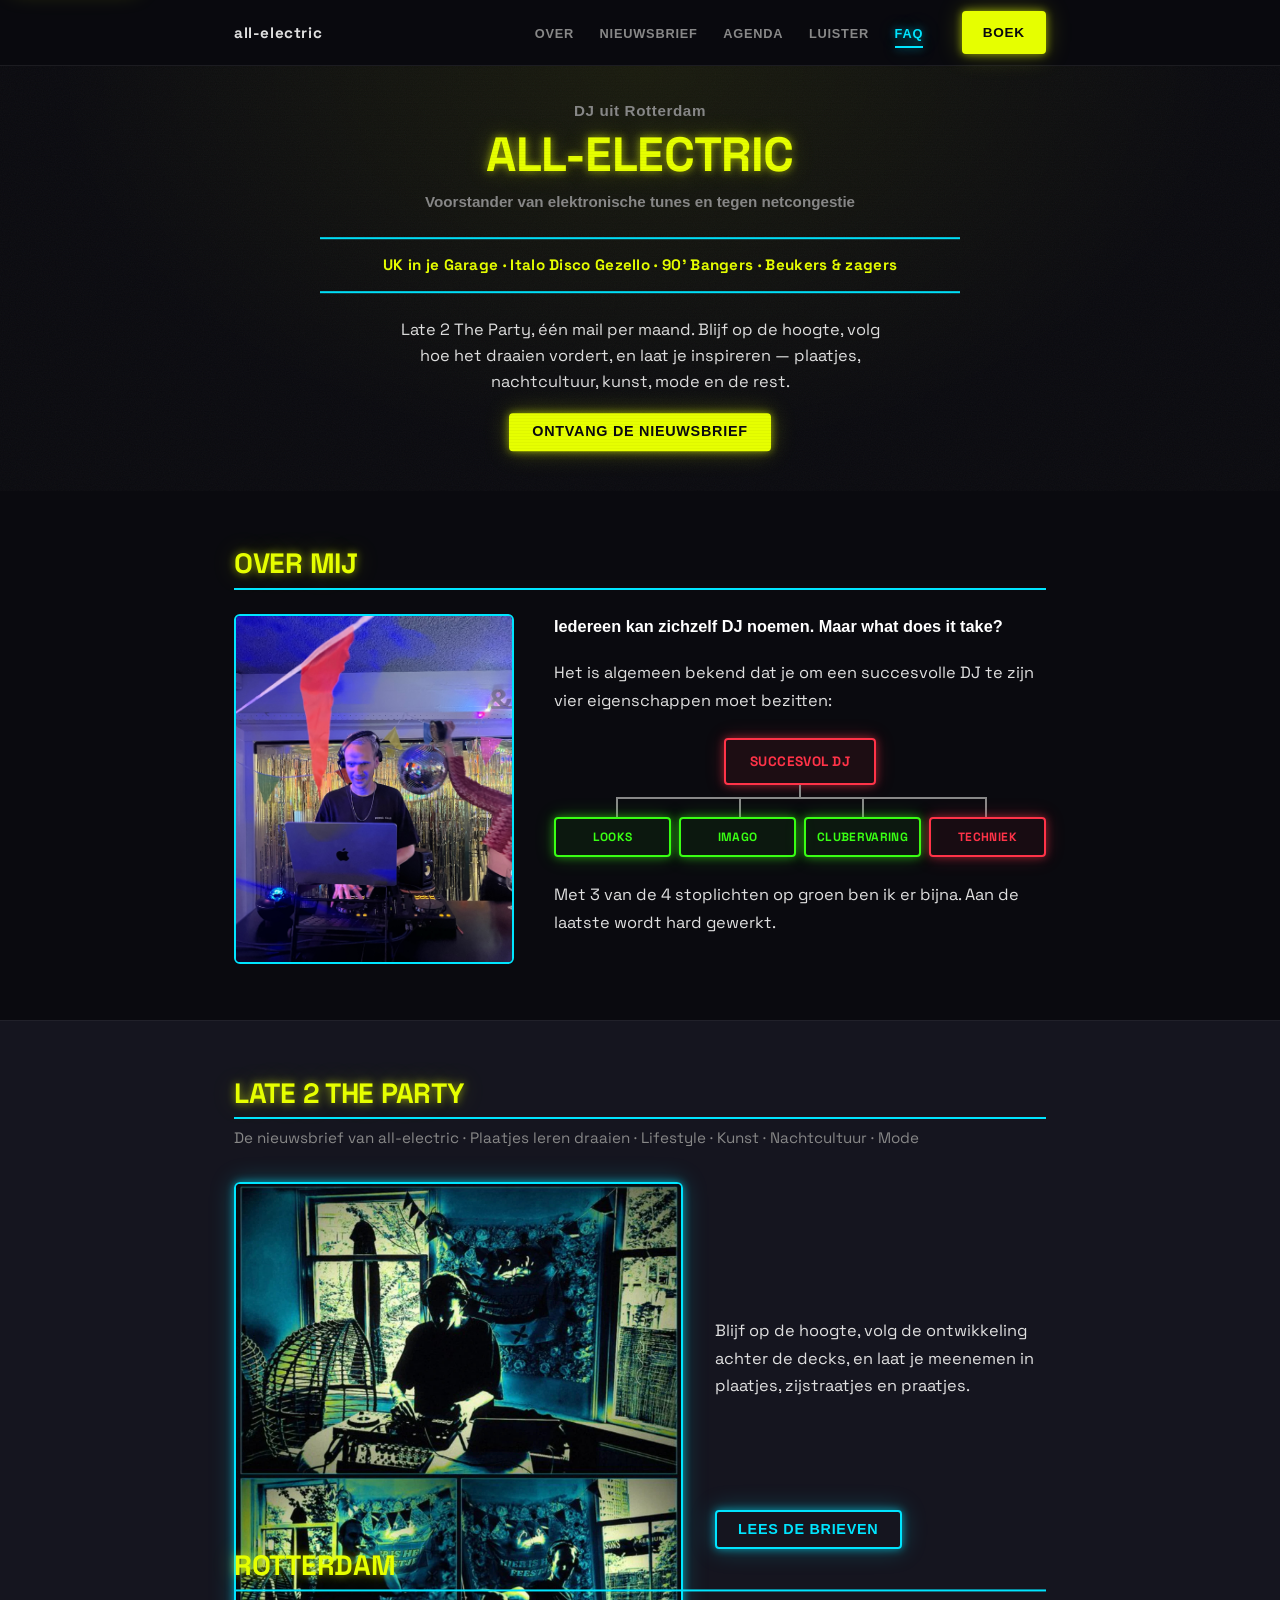
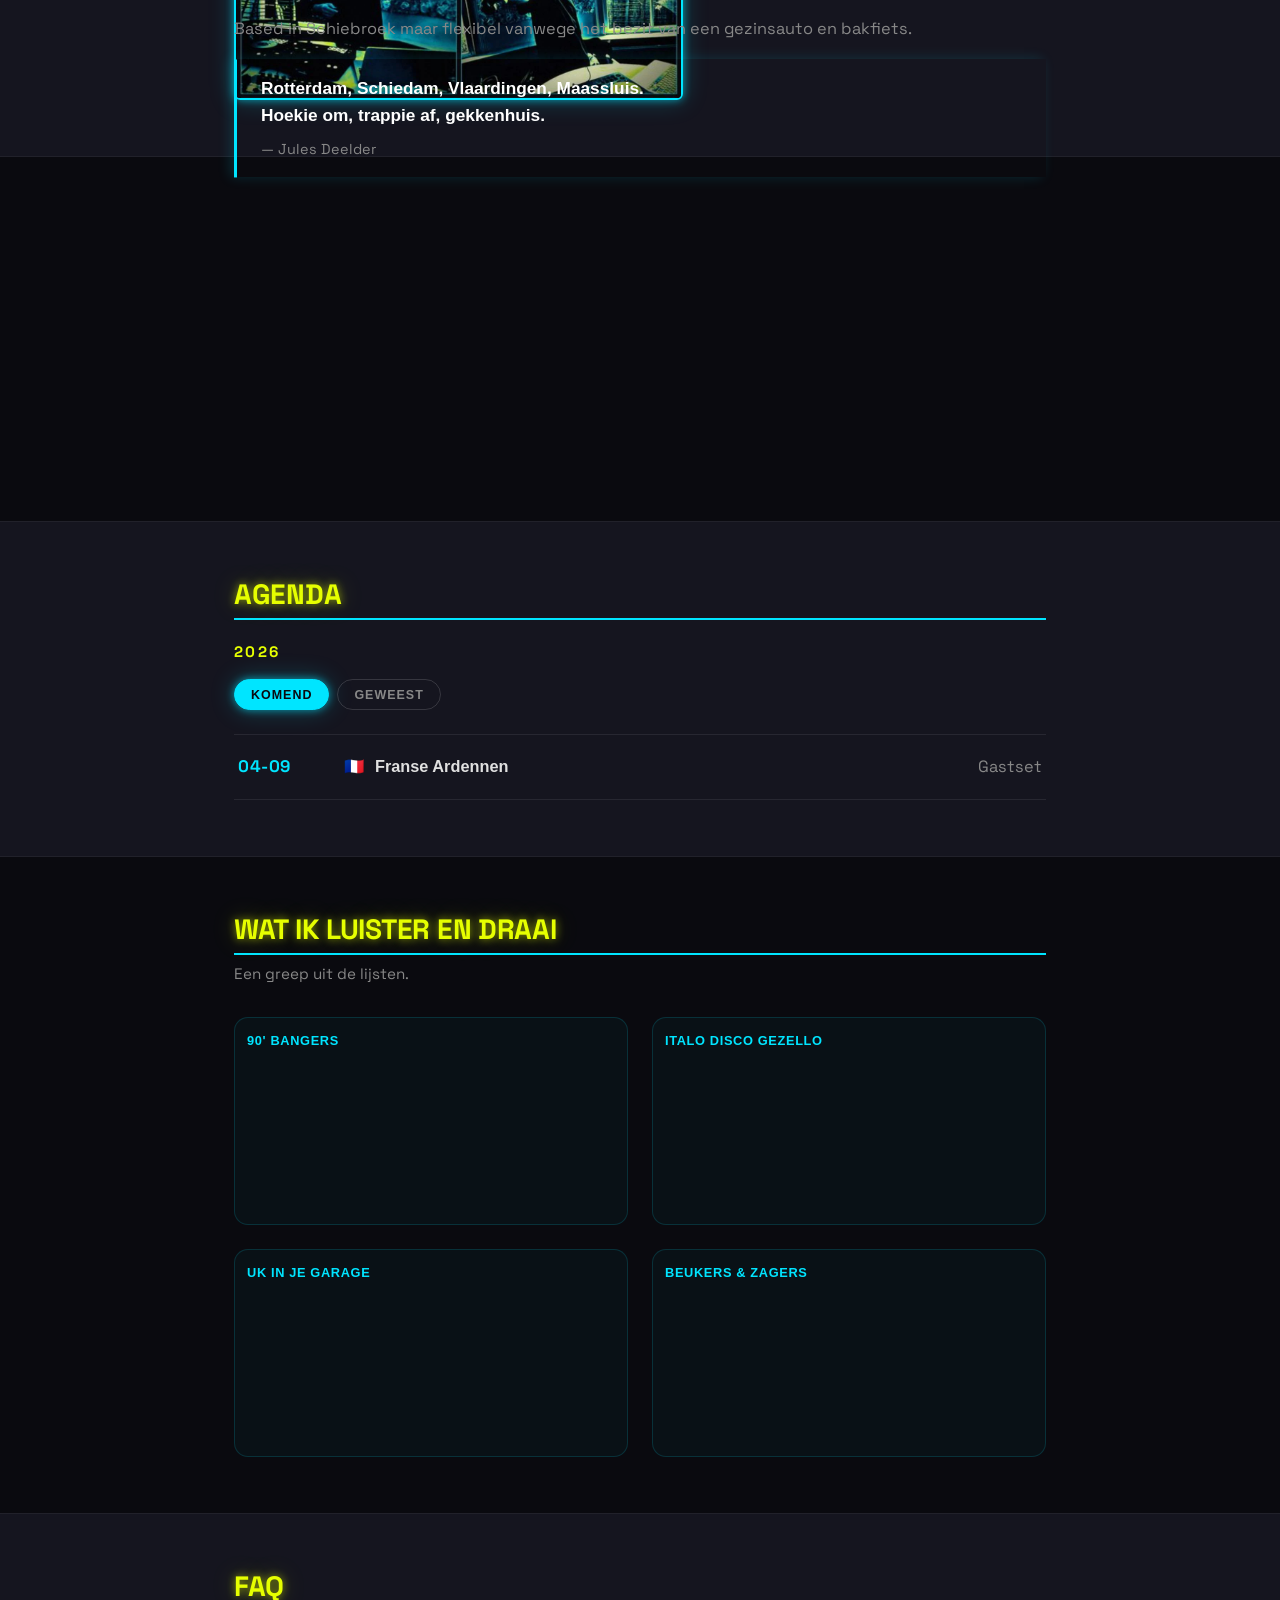
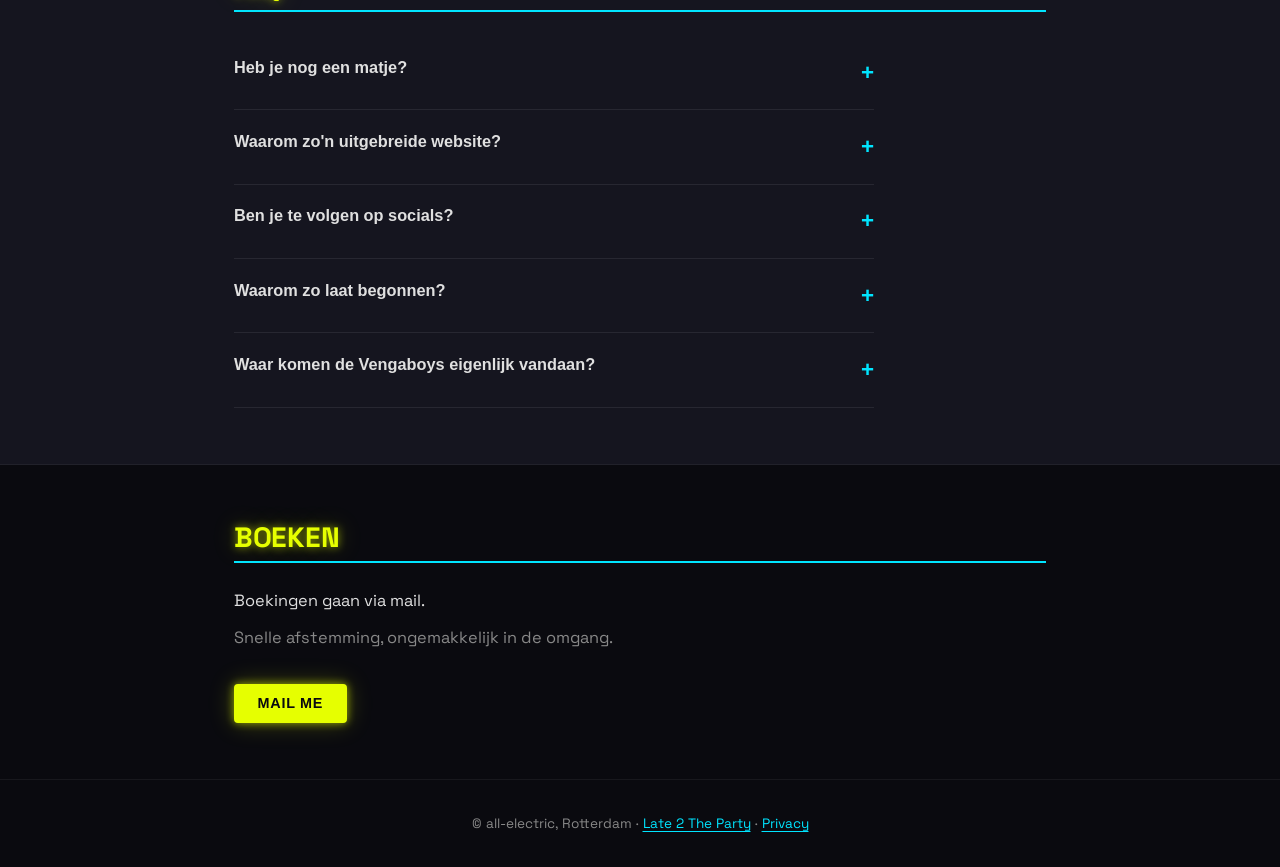
==== commit debc3889: "Agenda: gastset vandaag in de Franse Ardennen 04-09 onder Komend; tab Komend standaard actief.  Co-a" ====
--- a/docs/index.html
+++ b/docs/index.html
@@ -201,21 +201,27 @@
         <p class="agenda__year">2026</p>
 
         <div class="agenda-tabs" role="tablist" aria-label="Komende en eerdere optredens">
-          <button class="agenda-tab" id="tab-komend" role="tab"
-                  aria-selected="false" aria-controls="paneel-komend" data-paneel="komend">Komend</button>
-          <button class="agenda-tab agenda-tab--on" id="tab-geweest" role="tab"
-                  aria-selected="true" aria-controls="paneel-geweest" data-paneel="geweest">Geweest</button>
+          <button class="agenda-tab agenda-tab--on" id="tab-komend" role="tab"
+                  aria-selected="true" aria-controls="paneel-komend" data-paneel="komend">Komend</button>
+          <button class="agenda-tab" id="tab-geweest" role="tab"
+                  aria-selected="false" aria-controls="paneel-geweest" data-paneel="geweest">Geweest</button>
         </div>
 
         <!--
           NIEUWE DATUM: kopieer een <li> naar het juiste paneel.
           datum (DD-MM) | vlag + plaats | naam van het optreden
         -->
-        <div class="agenda-paneel" id="paneel-komend" role="tabpanel" aria-labelledby="tab-komend" hidden>
-          <p class="agenda-leeg">Nog niets in de boeken. <button type="button" class="agenda-leeg__knop">Boek me</button></p>
-        </div>
-
-        <div class="agenda-paneel" id="paneel-geweest" role="tabpanel" aria-labelledby="tab-geweest">
+        <div class="agenda-paneel" id="paneel-komend" role="tabpanel" aria-labelledby="tab-komend">
+          <ul class="agenda__list">
+            <li class="agenda__row">
+              <span class="agenda__date">04-09</span>
+              <span class="agenda__location"><span class="agenda__flag">🇫🇷</span> Franse Ardennen</span>
+              <span class="agenda__event">Gastset</span>
+            </li>
+          </ul>
+        </div>
+
+        <div class="agenda-paneel" id="paneel-geweest" role="tabpanel" aria-labelledby="tab-geweest" hidden>
           <ul class="agenda__list">
             <li class="agenda__row">
               <span class="agenda__date">15-08</span>
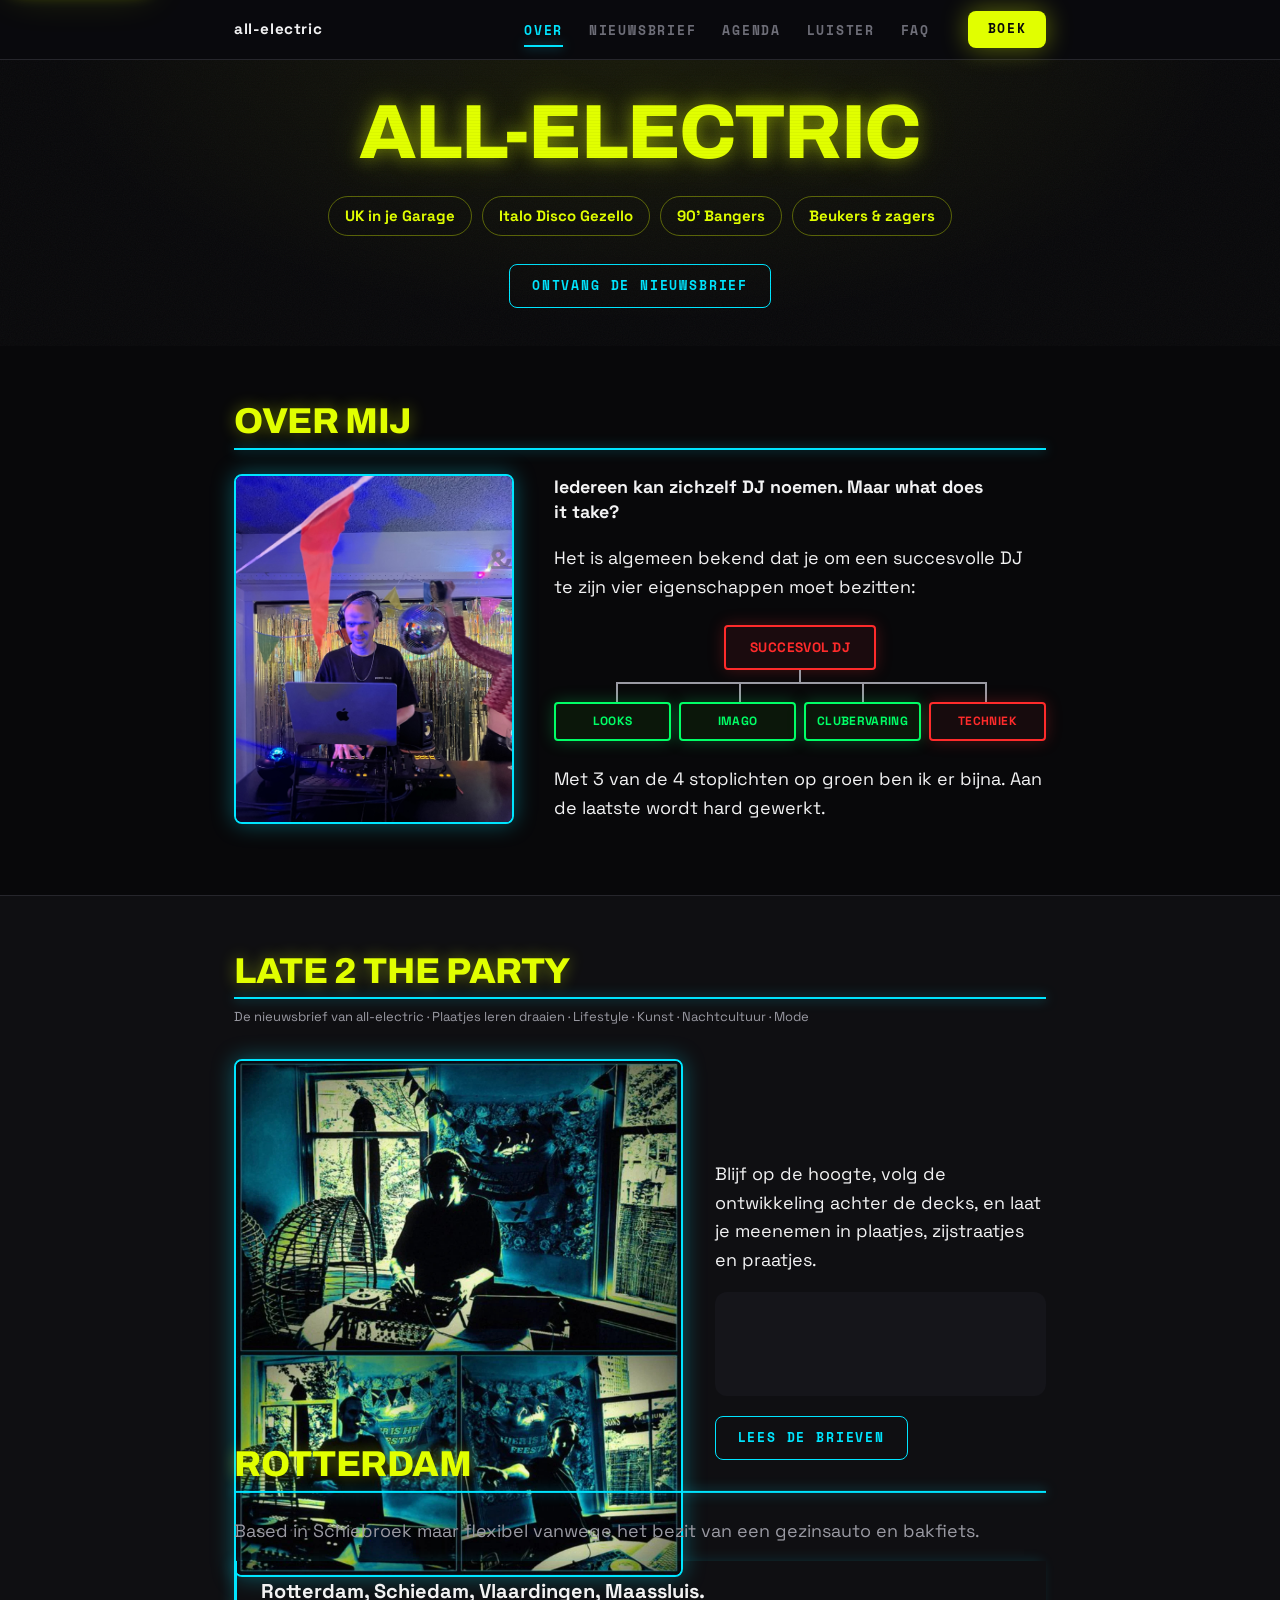
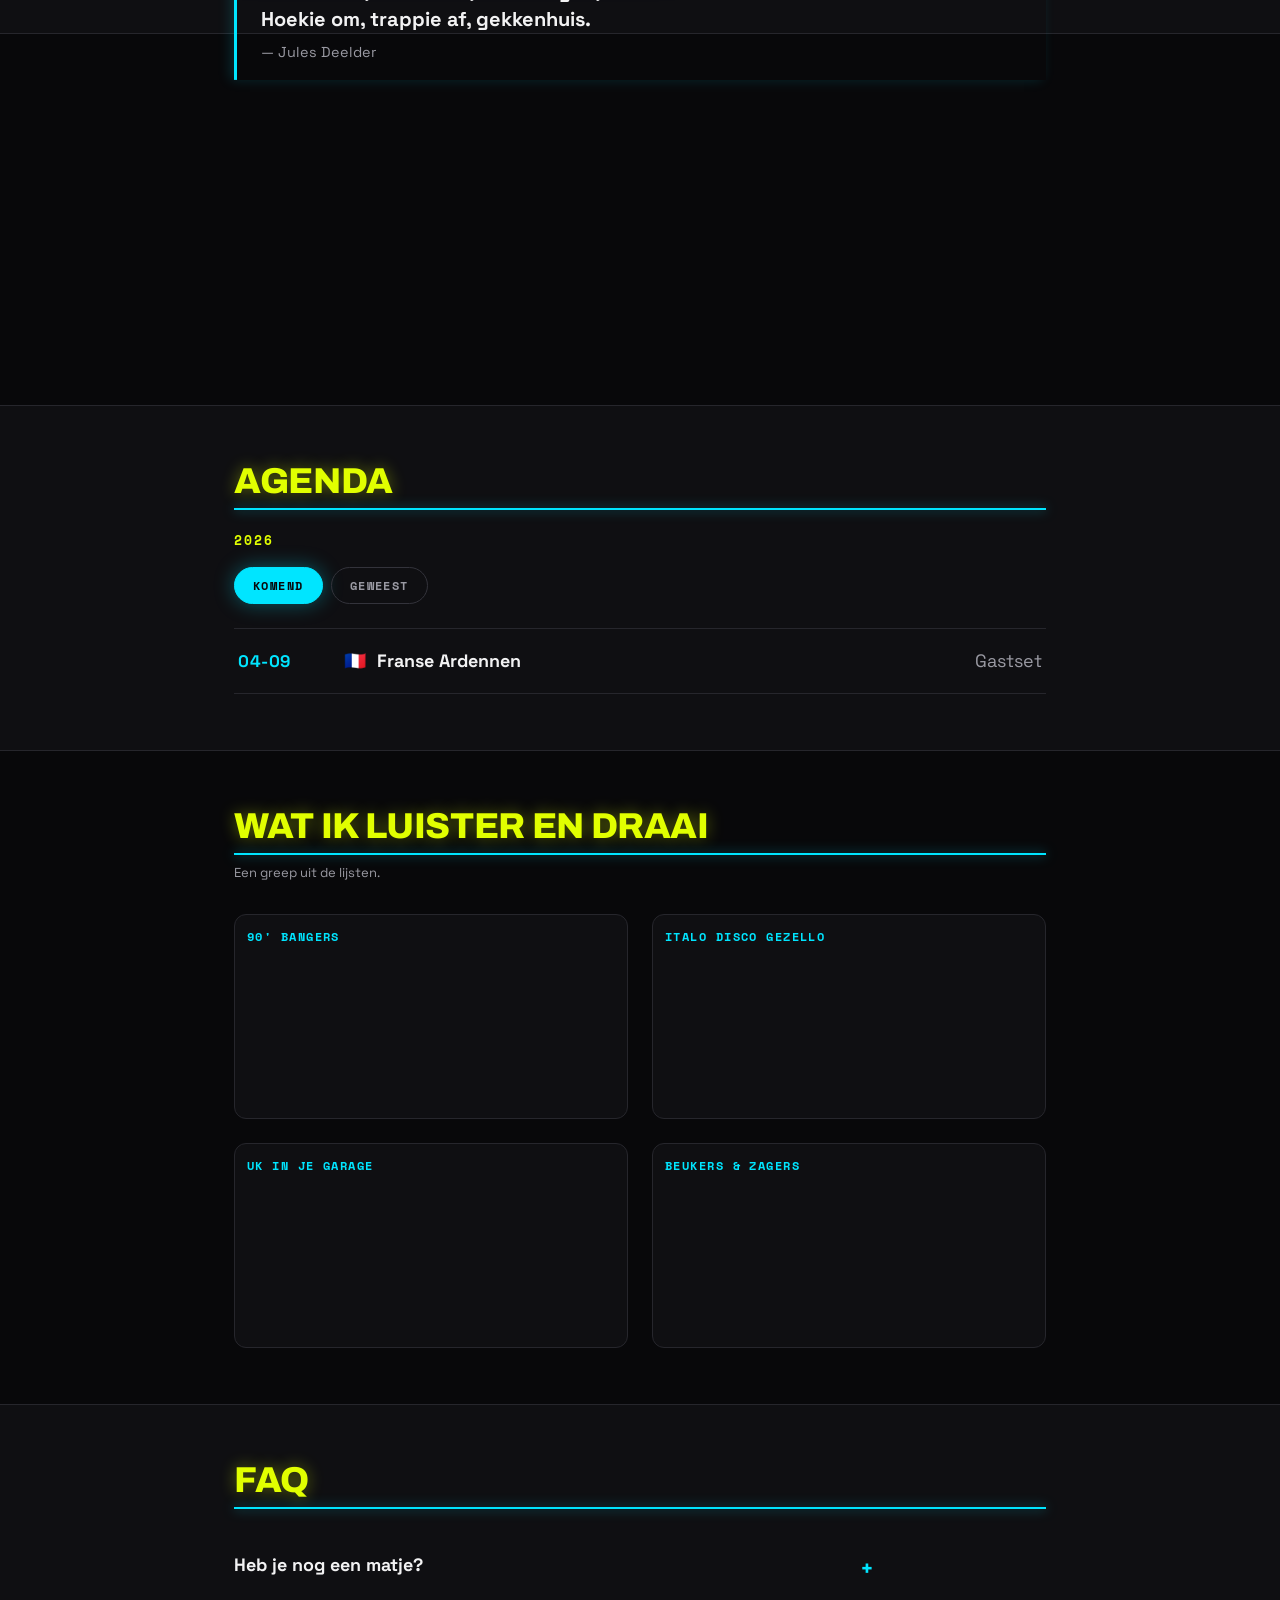
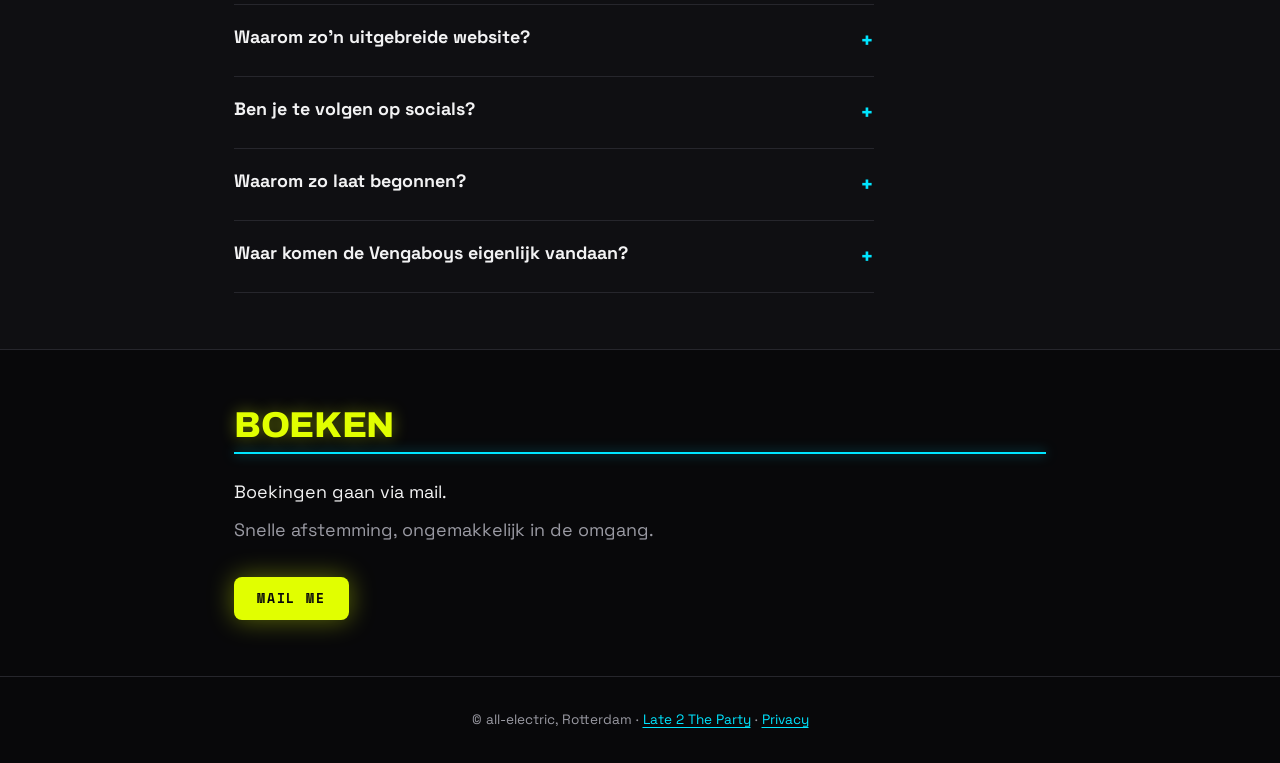
==== commit 38e95081: "Huisstijl v1 doorvoeren: tokens, typografie en componenten Archivo (koppen), Space Grotesk (leesteks" ====
--- a/docs/index.html
+++ b/docs/index.html
@@ -77,22 +77,16 @@
     <div class="scanlines" aria-hidden="true"></div>
     <div class="noise" aria-hidden="true"></div>
     <div class="hero__content">
-      <p class="hero__kicker">DJ uit Rotterdam</p>
       <h1 class="hero__title neon-text">all-electric</h1>
-      <p class="hero__strapline">Voorstander van elektronische tunes en tegen netcongestie</p>
-
-      <p class="hero__band">
+
+      <div class="hero__band">
         <a href="https://open.spotify.com/playlist/3SSnkNHaZYFEnFsS2uNzvc?si=Rkkg8hDzQoSK9qMRm84tKg" class="hero__band-link" target="_blank" rel="noopener">UK in je Garage</a>
-        &middot;
         <a href="https://open.spotify.com/playlist/0wihgNsvUCuYe4vIcIEJX1?si=40QB4XUaSfa1ktWyz97FcA&pi=Adpx3Pd0QFGsA" class="hero__band-link" target="_blank" rel="noopener">Italo Disco Gezello</a>
-        &middot;
         <a href="https://open.spotify.com/playlist/6vOpbanOj8kMaIDSkkobG8?si=ckpwqJuDSN2oO83r56tTGg" class="hero__band-link" target="_blank" rel="noopener">90' Bangers</a>
-        &middot;
         <a href="https://open.spotify.com/playlist/5kQzJcHHc57Rl9Vzh4SRj6?si=ad35b520052c4538" class="hero__band-link" target="_blank" rel="noopener">Beukers &amp; zagers</a>
-      </p>
-
-      <p class="hero__pitch">Late 2 The Party, één mail per maand. Blijf op de hoogte, volg hoe het draaien vordert, en laat je inspireren — plaatjes, nachtcultuur, kunst, mode en de rest.</p>
-      <a href="#aanmelden" class="btn btn--primary">Ontvang de nieuwsbrief</a>
+      </div>
+
+      <a href="#aanmelden" class="btn btn--secondary">Ontvang de nieuwsbrief</a>
     </div>
   </section>
 
--- a/docs/style.css
+++ b/docs/style.css
@@ -8,7 +8,15 @@
    --bg-dark     : achtergrond
    ============================================ */
 
-/* Space Grotesk lokaal (OFL, zie fonts/OFL.txt) — geen Google Fonts */
+/* Huisstijl v1, lokaal gehost (OFL, zie fonts/OFL.txt) — geen Google Fonts.
+   Archivo 800 (display), Space Grotesk 400/700 (leestekst), Space Mono 400/700 (nav/labels/knoppen). */
+@font-face {
+  font-family: 'Archivo';
+  font-style: normal;
+  font-weight: 800;
+  font-display: swap;
+  src: url('fonts/archivo-800.woff2') format('woff2');
+}
 @font-face {
   font-family: 'Space Grotesk';
   font-style: normal;
@@ -19,40 +27,68 @@
 @font-face {
   font-family: 'Space Grotesk';
   font-style: normal;
-  font-weight: 600;
-  font-display: swap;
-  src: url('fonts/space-grotesk-600.woff2') format('woff2');
-}
-@font-face {
-  font-family: 'Space Grotesk';
-  font-style: normal;
   font-weight: 700;
   font-display: swap;
   src: url('fonts/space-grotesk-700.woff2') format('woff2');
 }
+@font-face {
+  font-family: 'Space Mono';
+  font-style: normal;
+  font-weight: 400;
+  font-display: swap;
+  src: url('fonts/space-mono-400.woff2') format('woff2');
+}
+@font-face {
+  font-family: 'Space Mono';
+  font-style: normal;
+  font-weight: 700;
+  font-display: swap;
+  src: url('fonts/space-mono-700.woff2') format('woff2');
+}
 
 :root {
-  --neon-yellow: #e6ff00;
+  /* kleur */
+  --neon-yellow: #e1ff00;
+  --neon-yellow-hover: #eeff4d;
   --neon-cyan: #00e5ff;
-  --neon-red: #ff3348;
-  --neon-green: #39ff14;
-  --bg-dark: #0a0a0f;
-  --bg-alt: #15151f;
-  --text-main: #e0e0e0;
-  --text-muted: #888;
+  --neon-red: #ff2b2b;
+  --neon-green: #00ff66;
+  --bg-dark: #08080a;
+  --bg-alt: #0f0f12;
+  --bg-panel-2: #15151a;
+  --line: #26262c;
+  --line-strong: #33333b;
+  --text-main: #f2f2f3;
+  --text-muted: #9a9aa3;
+  --text-dim: #6e6e78;
+
+  /* typografie */
   --font: 'Space Grotesk', sans-serif;
-  --glow-yellow: 0 0 8px rgba(230, 255, 0, .6), 0 0 24px rgba(230, 255, 0, .25);
-  --glow-cyan: 0 0 8px rgba(0, 229, 255, .6), 0 0 24px rgba(0, 229, 255, .25);
-  --glow-green: 0 0 8px rgba(57, 255, 20, .5), 0 0 20px rgba(57, 255, 20, .2);
-  --glow-red: 0 0 8px rgba(255, 51, 72, .5), 0 0 20px rgba(255, 51, 72, .2);
+  --font-display: 'Archivo', sans-serif;
+  --font-mono: 'Space Mono', monospace;
+
+  /* gloed */
+  --glow-yellow: 0 0 18px rgba(225, 255, 0, .45), 0 0 44px rgba(225, 255, 0, .2);
+  --glow-yellow-heading: 0 0 16px rgba(225, 255, 0, .4);
+  --glow-yellow-button: 0 0 26px rgba(225, 255, 0, .4);
+  --glow-yellow-button-hover: 0 0 34px rgba(225, 255, 0, .55);
+  --glow-cyan: 0 0 12px rgba(0, 229, 255, .6);
+  --glow-cyan-photo: 0 0 22px rgba(0, 229, 255, .35);
+  --glow-green: 0 0 16px rgba(0, 255, 102, .25);
+  --glow-red: 0 0 16px rgba(255, 43, 43, .25);
+
+  /* radius */
+  --r-sm: 4px;
+  --r-md: 8px;
+  --r-lg: 12px;
+  --r-pill: 999px;
+
   --nav-h: 3.2rem;
-  /* Typeschaal van de nieuwsbrief-pagina */
-  --fs-meta: .75rem;
-  --fs-kicker: clamp(.8rem, 2vw, .95rem);
-  --fs-body: 1.02rem;
-  --fs-lead: 1.08rem;
-  --fs-heading: clamp(1.3rem, 3.4vw, 1.75rem);
-  --fs-display: clamp(1.6rem, 6vw, 3rem);
+  --fs-kicker: clamp(.75rem, 2vw, .8125rem);
+  --fs-body: clamp(1.0625rem, 1.4vw, 1.1875rem);
+  --fs-lead: 1.25rem;
+  --fs-heading: clamp(1.75rem, 3.4vw, 2.25rem);
+  --fs-display: clamp(2.75rem, 6vw, 5.5rem);
 }
 
 @media (max-width: 640px) {
@@ -72,7 +108,7 @@
   background: var(--bg-dark);
   color: var(--text-main);
   font-size: var(--fs-body);
-  line-height: 1.7;
+  line-height: 1.6;
   -webkit-font-smoothing: antialiased;
   overflow-x: hidden;
 }
@@ -123,7 +159,7 @@
   background: rgba(10, 10, 15, .82);
   -webkit-backdrop-filter: blur(10px);
   backdrop-filter: blur(10px);
-  border-bottom: 1px solid rgba(255, 255, 255, .08);
+  border-bottom: 1px solid var(--line);
 }
 
 .site-nav__inner {
@@ -142,12 +178,11 @@
   letter-spacing: .04em;
   color: var(--text-main);
   white-space: nowrap;
-  transition: color .2s ease, text-shadow .2s ease;
+  transition: color .2s ease;
 }
 
 .site-nav__brand:hover {
   color: var(--neon-yellow);
-  text-shadow: var(--glow-yellow);
 }
 
 .site-nav__links {
@@ -159,22 +194,22 @@
 
 .site-nav__link {
   position: relative;
-  text-transform: uppercase;
-  letter-spacing: .06em;
+  font-family: var(--font-mono);
+  text-transform: uppercase;
+  letter-spacing: .14em;
   font-size: .8rem;
-  font-weight: 600;
-  color: var(--text-muted);
+  font-weight: 700;
+  color: var(--text-dim);
   padding: .2rem 0;
   transition: color .2s ease;
 }
 
 .site-nav__link:hover {
-  color: var(--neon-cyan);
+  color: var(--text-main);
 }
 
 .site-nav__link--active {
   color: var(--neon-cyan);
-  text-shadow: var(--glow-cyan);
 }
 
 .site-nav__link--active::after {
@@ -191,22 +226,23 @@
 .site-nav__cta {
   margin-left: 1.4rem;
   padding: .5rem 1.2rem;
-  border-radius: 4px;
-  font-weight: 600;
-  font-size: .85rem;
-  text-transform: uppercase;
-  letter-spacing: .05em;
+  border-radius: var(--r-md);
+  font-family: var(--font-mono);
+  font-weight: 700;
+  font-size: .8rem;
+  text-transform: uppercase;
+  letter-spacing: .14em;
   white-space: nowrap;
   background: var(--neon-yellow);
   color: var(--bg-dark);
-  border: 2px solid var(--neon-yellow);
-  box-shadow: var(--glow-yellow);
-  transition: all .2s ease;
+  border: 0;
+  box-shadow: var(--glow-yellow-button);
+  transition: background .2s ease, box-shadow .2s ease;
 }
 
 .site-nav__cta:hover {
-  background: transparent;
-  color: var(--neon-yellow);
+  background: var(--neon-yellow-hover);
+  box-shadow: var(--glow-yellow-button-hover);
 }
 
 .site-nav__cta:focus-visible,
@@ -220,15 +256,15 @@
   display: none;
   margin-left: auto;
   background: transparent;
-  border: 2px solid var(--neon-cyan);
+  border: 1px solid var(--neon-cyan);
   color: var(--neon-cyan);
-  font-family: var(--font);
+  font-family: var(--font-mono);
   font-size: .75rem;
   font-weight: 700;
-  letter-spacing: .08em;
+  letter-spacing: .14em;
   text-transform: uppercase;
   padding: .4rem .7rem;
-  border-radius: 4px;
+  border-radius: var(--r-md);
   cursor: pointer;
 }
 
@@ -284,7 +320,7 @@
   .site-nav__link {
     font-size: .9rem;
     padding: .55rem 0;
-    border-bottom: 1px solid rgba(255, 255, 255, .08);
+    border-bottom: 1px solid var(--line);
   }
   .site-nav__link--active::after {
     display: none;
@@ -418,68 +454,43 @@
 }
 
 .hero__title {
+  font-family: var(--font-display);
   font-size: var(--fs-display);
-  font-weight: 700;
-  line-height: 1;
-  letter-spacing: -.01em;
+  font-weight: 800;
+  line-height: .92;
+  letter-spacing: -.02em;
   text-wrap: balance;
   text-transform: uppercase;
   animation: none;
 }
 
-.hero__kicker {
-  font-size: var(--fs-kicker);
-  font-weight: 600;
-  line-height: 1.2;
-  letter-spacing: .04em;
-  text-transform: none;
-  color: var(--text-muted);
-  text-shadow: none;
-  margin: 0 0 .65rem;
-}
-
-.hero__strapline {
-  margin: .75rem auto 0;
-  font-size: var(--fs-kicker);
-  font-weight: 600;
-  line-height: 1.45;
-  color: var(--text-muted);
-  max-width: 28rem;
-}
-
-.hero__pitch {
-  margin: 1.5rem auto 0;
-  font-size: var(--fs-body);
-  line-height: 1.6;
-  color: var(--text-main);
-  max-width: 32rem;
-  text-wrap: pretty;
-}
-
-/* ============================================
-   GENRE BAND (hero)
+/* ============================================
+   GENRE PILLS (hero) — muzikale signatuur
    ============================================ */
 .hero__band {
-  margin: 1.5rem auto 0;
-  padding: .9rem .5rem;
+  margin: 1.75rem auto 0;
   max-width: 40rem;
-  border-top: 2px solid var(--neon-cyan);
-  border-bottom: 2px solid var(--neon-cyan);
-  font-size: var(--fs-kicker);
-  font-weight: 700;
-  line-height: 1.5;
+  display: flex;
+  flex-wrap: wrap;
+  justify-content: center;
+  gap: .625rem;
+}
+
+.hero__band-link {
+  font-family: var(--font);
+  font-weight: 700;
+  font-size: .9375rem;
   color: var(--neon-yellow);
-  letter-spacing: .02em;
-}
-
-.hero__band-link {
-  color: inherit;
+  border: 1px solid rgba(225, 255, 0, .35);
+  border-radius: var(--r-pill);
+  padding: .4375rem 1rem;
   text-decoration: none;
-  transition: color .2s ease;
+  transition: color .2s ease, border-color .2s ease;
 }
 
 .hero__band-link:hover {
   color: var(--neon-cyan);
+  border-color: rgba(0, 229, 255, .45);
 }
 
 .hero__band-link:focus-visible {
@@ -494,50 +505,49 @@
   display: inline-flex;
   align-items: center;
   justify-content: center;
-  padding: .55rem 1.35rem;
-  border-radius: 4px;
-  font-family: var(--font);
-  font-size: .9rem;
-  font-weight: 600;
+  padding: .8125rem 1.375rem;
+  border-radius: var(--r-md);
+  font-family: var(--font-mono);
+  font-size: .8125rem;
+  font-weight: 700;
   cursor: pointer;
-  border: 2px solid transparent;
-  transition: all .2s ease;
-  text-transform: uppercase;
-  letter-spacing: .05em;
+  border: 1px solid transparent;
+  transition: background .2s ease, color .2s ease, box-shadow .2s ease;
+  text-transform: uppercase;
+  letter-spacing: .14em;
   line-height: 1.2;
 }
 
 .btn:focus-visible {
   outline: 2px solid var(--neon-cyan);
-  outline-offset: 3px;
+  outline-offset: 2px;
 }
 
 .btn--primary {
   background: var(--neon-yellow);
   color: var(--bg-dark);
-  border-color: var(--neon-yellow);
-  box-shadow: var(--glow-yellow);
-}
-
-.hero .btn--primary {
-  margin-top: 1.1rem;
+  border-color: transparent;
+  box-shadow: var(--glow-yellow-button);
+}
+
+.hero .btn {
+  margin-top: 1.75rem;
 }
 
 .btn--primary:hover {
-  background: transparent;
-  color: var(--neon-yellow);
+  background: var(--neon-yellow-hover);
+  box-shadow: var(--glow-yellow-button-hover);
 }
 
 .btn--secondary {
   background: transparent;
   color: var(--neon-cyan);
   border-color: var(--neon-cyan);
-  box-shadow: var(--glow-cyan);
+  box-shadow: none;
 }
 
 .btn--secondary:hover {
-  background: var(--neon-cyan);
-  color: var(--bg-dark);
+  background: rgba(0, 229, 255, .1);
 }
 
 /* ============================================
@@ -554,23 +564,36 @@
 
 .section--alt {
   background: var(--bg-alt);
-  border-top: 1px solid rgba(255, 255, 255, .05);
-  border-bottom: 1px solid rgba(255, 255, 255, .05);
+  border-top: 1px solid var(--line);
+  border-bottom: 1px solid var(--line);
 }
 
 .section__heading,
 .nb-subkop {
+  position: relative;
+  font-family: var(--font-display);
   font-size: var(--fs-heading);
   margin-bottom: 1.5rem;
-  font-weight: 700;
+  font-weight: 800;
   letter-spacing: -.01em;
-  line-height: 1.15;
+  line-height: 1.1;
   text-transform: uppercase;
   color: var(--neon-yellow);
-  text-shadow: var(--glow-yellow);
+  text-shadow: var(--glow-yellow-heading);
   padding-bottom: .5rem;
-  border-bottom: 2px solid var(--neon-cyan);
   text-wrap: balance;
+}
+
+.section__heading::after,
+.nb-subkop::after {
+  content: '';
+  position: absolute;
+  left: 0;
+  right: 0;
+  bottom: 0;
+  height: 2px;
+  background: var(--neon-cyan);
+  box-shadow: var(--glow-cyan);
 }
 
 /* Kop met een ondertitel eronder: minder lucht tussen de twee */
@@ -608,10 +631,10 @@
 
 .lead {
   font-size: var(--fs-lead);
-  line-height: 1.55;
-  font-weight: 600;
+  line-height: 1.4;
+  font-weight: 700;
   letter-spacing: 0;
-  color: #fff;
+  color: var(--text-main);
   text-wrap: pretty;
 }
 
@@ -642,7 +665,7 @@
 .js .skill-tree--animate .skill-box--red {
   opacity: 0;
   transform: translateY(16px);
-  border-color: rgba(255, 255, 255, .14);
+  border-color: var(--line-strong);
   color: var(--text-muted);
   background: rgba(255, 255, 255, .02);
   box-shadow: none;
@@ -812,7 +835,8 @@
 .photo-frame {
   aspect-ratio: 4 / 5;
   border: 2px solid var(--neon-cyan);
-  border-radius: 6px;
+  border-radius: var(--r-md);
+  box-shadow: var(--glow-cyan-photo);
   overflow: hidden;
   position: relative;
 }
@@ -855,10 +879,10 @@
 
 .deelder-quote p {
   font-size: var(--fs-lead);
-  font-weight: 600;
-  line-height: 1.55;
+  font-weight: 700;
+  line-height: 1.4;
   letter-spacing: 0;
-  color: #fff;
+  color: var(--text-main);
 }
 
 .deelder-quote footer {
@@ -871,6 +895,7 @@
    AGENDA / TOURDATA
    ============================================ */
 .agenda__year {
+  font-family: var(--font-mono);
   font-size: var(--fs-kicker);
   font-weight: 700;
   line-height: 1;
@@ -892,12 +917,12 @@
   align-items: center;
   gap: 1rem;
   padding: 1.1rem 0.25rem;
-  border-top: 1px solid rgba(255, 255, 255, .08);
+  border-top: 1px solid var(--line);
   transition: background .2s ease, padding-left .2s ease;
 }
 
 .agenda__row:last-child {
-  border-bottom: 1px solid rgba(255, 255, 255, .08);
+  border-bottom: 1px solid var(--line);
 }
 
 .agenda__row:hover {
@@ -913,7 +938,7 @@
 }
 
 .agenda__location {
-  font-weight: 600;
+  font-weight: 700;
   color: var(--text-main);
 }
 
@@ -955,10 +980,10 @@
 }
 
 .spotify-embed {
-  border: 1px solid rgba(0, 229, 255, .15);
-  border-radius: 14px;
+  border: 1px solid var(--line);
+  border-radius: var(--r-lg);
   padding: .75rem;
-  background: rgba(0, 229, 255, .03);
+  background: var(--bg-alt);
 }
 
 .spotify-embed iframe {
@@ -973,13 +998,13 @@
   width: 100%;
   padding: .85rem 1rem;
   border: 1px dashed rgba(0, 229, 255, .45);
-  border-radius: 12px;
+  border-radius: var(--r-md);
   background: transparent;
   color: var(--neon-cyan);
-  font-family: var(--font);
-  font-size: .8rem;
-  font-weight: 600;
-  letter-spacing: .04em;
+  font-family: var(--font-mono);
+  font-size: .78rem;
+  font-weight: 700;
+  letter-spacing: .14em;
   text-transform: uppercase;
   cursor: pointer;
 }
@@ -989,11 +1014,12 @@
 }
 
 .spotify-label {
-  font-size: .8rem;
-  font-weight: 600;
+  font-family: var(--font-mono);
+  font-size: .75rem;
+  font-weight: 700;
   color: var(--neon-cyan);
   text-transform: uppercase;
-  letter-spacing: .05em;
+  letter-spacing: .12em;
   margin-bottom: .5rem;
 }
 
@@ -1005,13 +1031,13 @@
 }
 
 .faq-item {
-  border-bottom: 1px solid rgba(255, 255, 255, .08);
+  border-bottom: 1px solid var(--line);
 }
 
 .faq-question {
   padding: 1.1rem 0;
   cursor: pointer;
-  font-weight: 600;
+  font-weight: 700;
   font-size: var(--fs-body);
   color: var(--text-main);
   list-style: none;
@@ -1080,7 +1106,7 @@
   padding: 2rem;
   color: var(--text-muted);
   font-size: .85rem;
-  border-top: 1px solid rgba(255, 255, 255, .06);
+  border-top: 1px solid var(--line);
 }
 
 /* ============================================
@@ -1163,21 +1189,23 @@
 }
 
 .nb-masthead__kicker {
+  font-family: var(--font-mono);
   font-size: var(--fs-kicker);
-  font-weight: 600;
+  font-weight: 700;
   line-height: 1.2;
-  letter-spacing: .04em;
-  text-transform: none;
-  color: var(--text-muted);
+  letter-spacing: .16em;
+  text-transform: uppercase;
+  color: var(--text-dim);
   text-shadow: none;
   margin-bottom: .65rem;
 }
 
 .nb-masthead__title {
+  font-family: var(--font-display);
   font-size: var(--fs-display);
-  font-weight: 700;
-  line-height: 1;
-  letter-spacing: -.01em;
+  font-weight: 800;
+  line-height: .92;
+  letter-spacing: -.02em;
   text-transform: uppercase;
   color: var(--neon-yellow);
   text-shadow: var(--glow-yellow);
@@ -1209,30 +1237,30 @@
 }
 
 .nb-filter {
-  font-family: var(--font);
-  font-size: .78rem;
-  font-weight: 600;
-  letter-spacing: .04em;
-  text-transform: uppercase;
-  padding: .45rem .9rem;
-  border-radius: 999px;
+  font-family: var(--font-mono);
+  font-size: .75rem;
+  font-weight: 700;
+  letter-spacing: .12em;
+  text-transform: uppercase;
+  padding: .5625rem 1.125rem;
+  border-radius: var(--r-pill);
   cursor: pointer;
   color: var(--text-muted);
   background: transparent;
-  border: 1px solid rgba(255, 255, 255, .14);
+  border: 1px solid var(--line-strong);
   transition: color .2s ease, border-color .2s ease, box-shadow .2s ease;
 }
 
 .nb-filter:hover {
   color: var(--neon-yellow);
-  border-color: rgba(230, 255, 0, .5);
+  border-color: rgba(225, 255, 0, .5);
 }
 
 .nb-filter--on {
   color: var(--bg-dark);
   background: var(--neon-yellow);
   border-color: var(--neon-yellow);
-  box-shadow: var(--glow-yellow);
+  box-shadow: 0 0 20px rgba(225, 255, 0, .35);
 }
 
 .nb-filter:focus-visible {
@@ -1247,11 +1275,11 @@
 }
 
 .nb-item {
-  border-top: 1px solid rgba(255, 255, 255, .08);
+  border-top: 1px solid var(--line);
 }
 
 .nb-item:last-child {
-  border-bottom: 1px solid rgba(255, 255, 255, .08);
+  border-bottom: 1px solid var(--line);
 }
 
 .nb-item__link {
@@ -1272,7 +1300,9 @@
 
 .nb-item__meta {
   display: block;
+  font-family: var(--font-mono);
   font-size: .75rem;
+  font-weight: 700;
   letter-spacing: .14em;
   text-transform: uppercase;
   color: var(--neon-yellow);
@@ -1280,10 +1310,12 @@
 }
 
 .nb-item__title {
-  font-size: clamp(1.1rem, 2.6vw, 1.4rem);
-  font-weight: 700;
-  line-height: 1.25;
+  font-family: var(--font-display);
+  font-size: clamp(1.15rem, 2.6vw, 1.5rem);
+  font-weight: 800;
+  line-height: 1.15;
   letter-spacing: -.01em;
+  color: var(--text-main);
   text-wrap: balance;
   margin-bottom: .35rem;
 }
@@ -1305,12 +1337,14 @@
 }
 
 .nb-tag {
+  font-family: var(--font-mono);
   font-size: .68rem;
+  font-weight: 700;
   letter-spacing: .1em;
   text-transform: uppercase;
   color: var(--text-muted);
-  border: 1px solid rgba(255, 255, 255, .12);
-  border-radius: 999px;
+  border: 1px solid var(--line);
+  border-radius: var(--r-sm);
   padding: .18rem .55rem;
 }
 
@@ -1336,11 +1370,12 @@
 }
 
 .prose__h2 {
-  font-size: 1.02rem;
-  font-weight: 700;
-  letter-spacing: .03em;
-  text-transform: uppercase;
-  color: #fff;
+  font-family: var(--font-display);
+  font-size: 1.2rem;
+  font-weight: 800;
+  letter-spacing: -.01em;
+  text-transform: none;
+  color: var(--text-main);
   margin: 2rem 0 .75rem;
 }
 
@@ -1365,9 +1400,9 @@
 .nb-promo__beeld {
   display: block;
   border: 2px solid var(--neon-cyan);
-  border-radius: 6px;
+  border-radius: var(--r-md);
   overflow: hidden;
-  box-shadow: var(--glow-cyan);
+  box-shadow: var(--glow-cyan-photo);
   transition: transform .25s ease;
 }
 
@@ -1383,6 +1418,9 @@
 .nb-form {
   margin: 1.1rem 0 .5rem;
   max-width: 440px;
+  padding: 1rem;
+  border-radius: var(--r-lg);
+  background: var(--bg-panel-2);
 }
 
 .nb-form .ml-embedded {
@@ -1409,7 +1447,9 @@
 .ed-back { font-size: .85rem; margin-bottom: 2rem; }
 
 .ed-meta {
-  font-size: .78rem;
+  font-family: var(--font-mono);
+  font-size: .75rem;
+  font-weight: 700;
   letter-spacing: .16em;
   text-transform: uppercase;
   color: var(--neon-yellow);
@@ -1417,12 +1457,13 @@
 }
 
 .ed-title {
-  font-size: var(--fs-display);
-  font-weight: 700;
-  line-height: 1.1;
+  font-family: var(--font-display);
+  font-size: clamp(1.75rem, 5vw, 3.5rem);
+  font-weight: 800;
+  line-height: 1.05;
   letter-spacing: -.01em;
   text-wrap: balance;
-  color: #fff;
+  color: var(--text-main);
   margin-bottom: .75rem;
 }
 
@@ -1437,12 +1478,13 @@
 
 .ed-rule {
   border: 0;
-  border-top: 1px solid rgba(255, 255, 255, .1);
+  border-top: 1px solid var(--line);
   margin: 2.5rem 0;
 }
 
 .ed-rubriek {
-  font-size: clamp(.82rem, 2.2vw, .95rem);
+  font-family: var(--font-mono);
+  font-size: clamp(.78rem, 2.2vw, .875rem);
   font-weight: 700;
   line-height: 1.2;
   letter-spacing: .14em;
@@ -1460,8 +1502,9 @@
 
 .ed-figure img {
   width: 100%;
-  border: 2px solid rgba(0, 229, 255, .35);
-  border-radius: 6px;
+  border: 2px solid var(--neon-cyan);
+  border-radius: var(--r-md);
+  box-shadow: var(--glow-cyan-photo);
 }
 
 .ed-figure figcaption {
@@ -1497,7 +1540,7 @@
 
 /* De aanmeldknop is een <button>, die erft de fontfamilie niet automatisch */
 button.btn {
-  font-family: var(--font);
+  font-family: var(--font-mono);
   cursor: pointer;
 }
 
@@ -1509,17 +1552,17 @@
 }
 
 .agenda-tab {
-  font-family: var(--font);
-  font-size: .78rem;
-  font-weight: 600;
-  letter-spacing: .08em;
-  text-transform: uppercase;
-  padding: .45rem 1rem;
-  border-radius: 999px;
+  font-family: var(--font-mono);
+  font-size: .75rem;
+  font-weight: 700;
+  letter-spacing: .12em;
+  text-transform: uppercase;
+  padding: .5625rem 1.125rem;
+  border-radius: var(--r-pill);
   cursor: pointer;
   color: var(--text-muted);
   background: transparent;
-  border: 1px solid rgba(255, 255, 255, .14);
+  border: 1px solid var(--line-strong);
   transition: color .2s ease, border-color .2s ease, box-shadow .2s ease;
 }
 
@@ -1532,7 +1575,7 @@
   color: var(--bg-dark);
   background: var(--neon-cyan);
   border-color: var(--neon-cyan);
-  box-shadow: var(--glow-cyan);
+  box-shadow: 0 0 20px rgba(0, 229, 255, .35);
 }
 
 .agenda-tab:focus-visible {
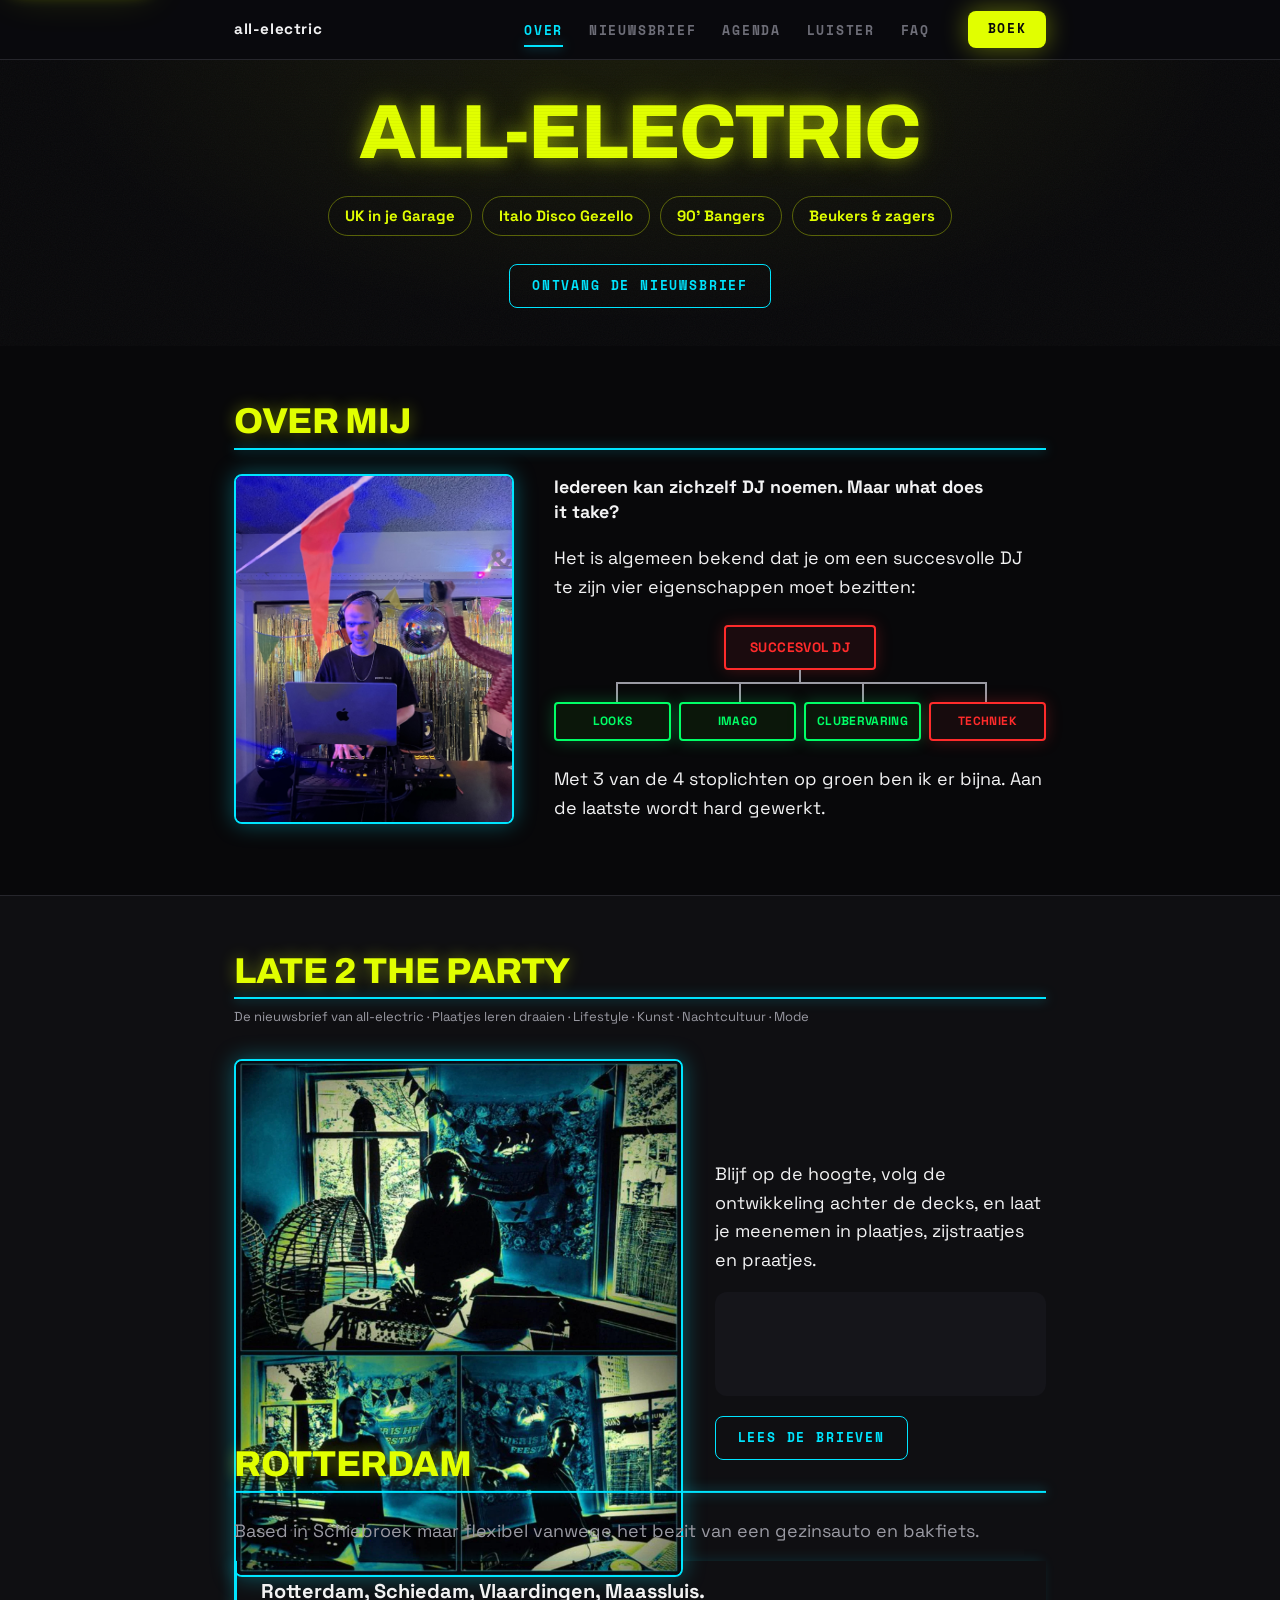
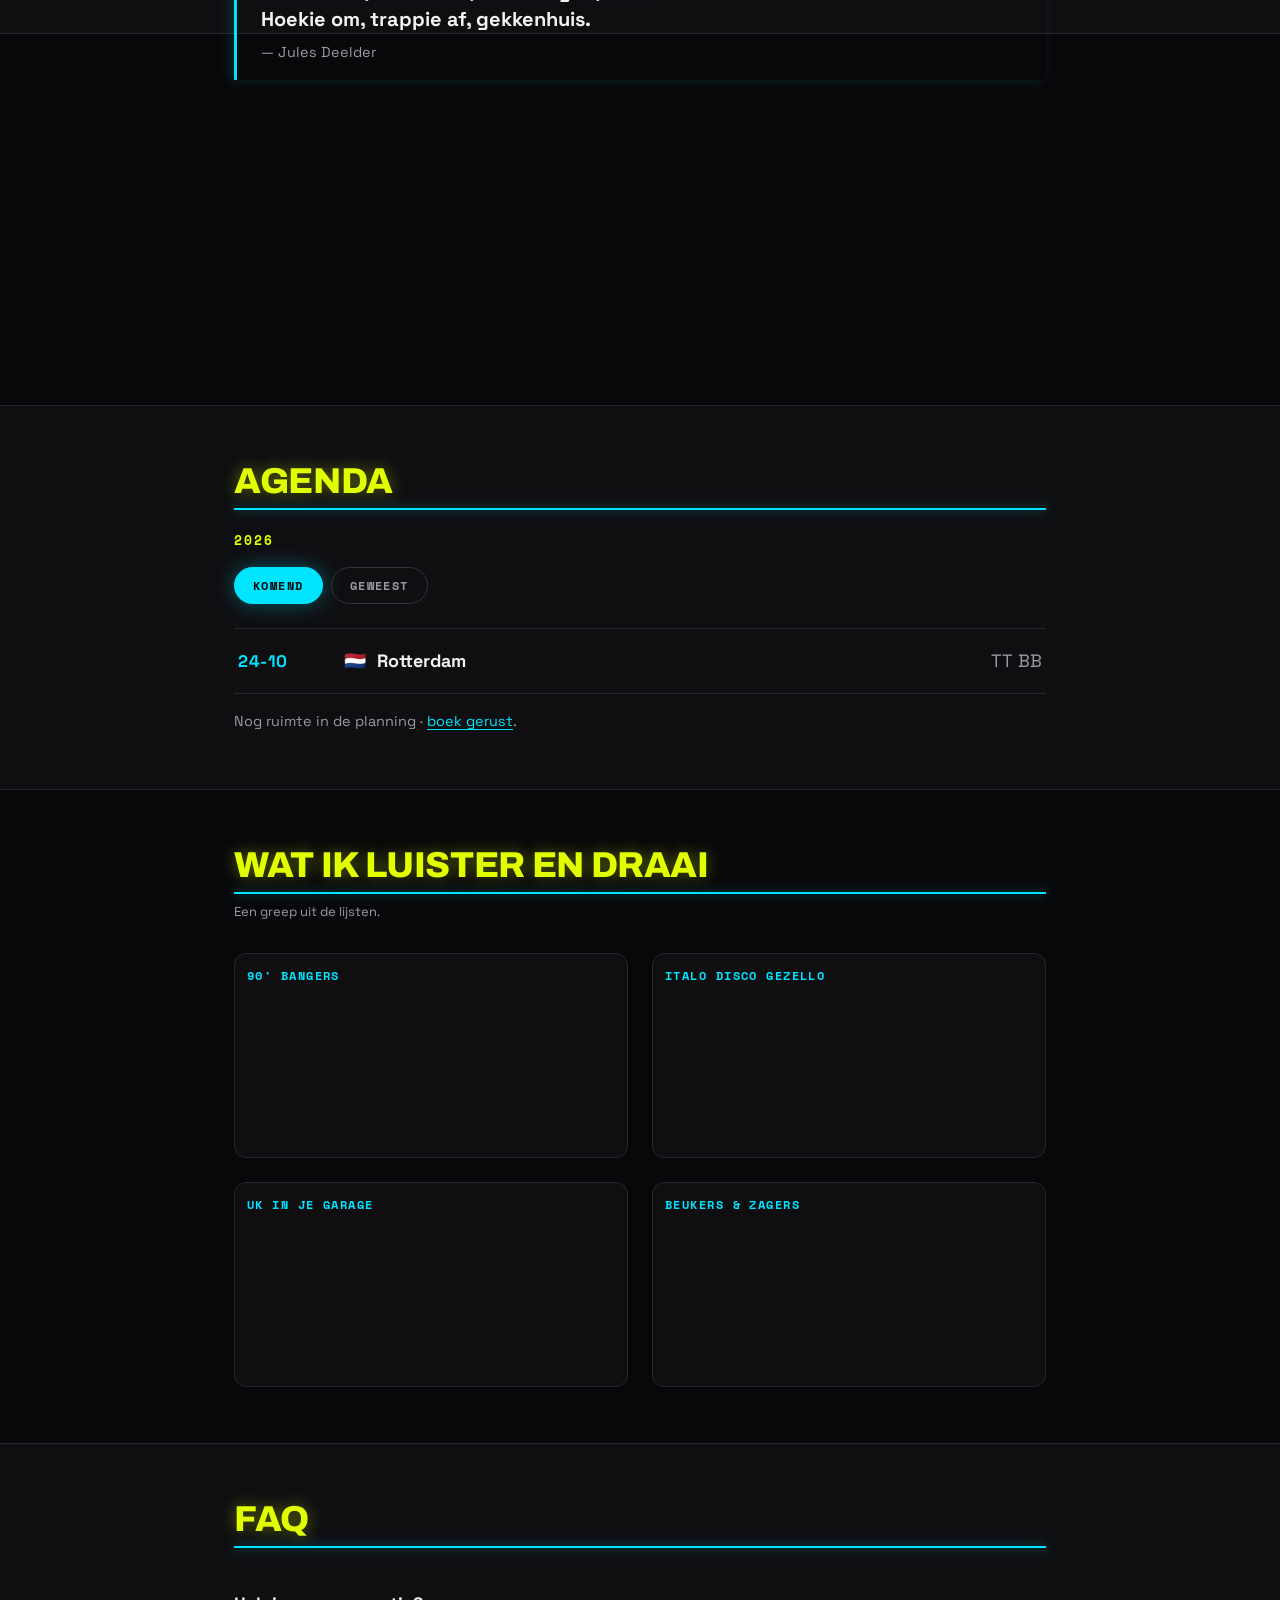
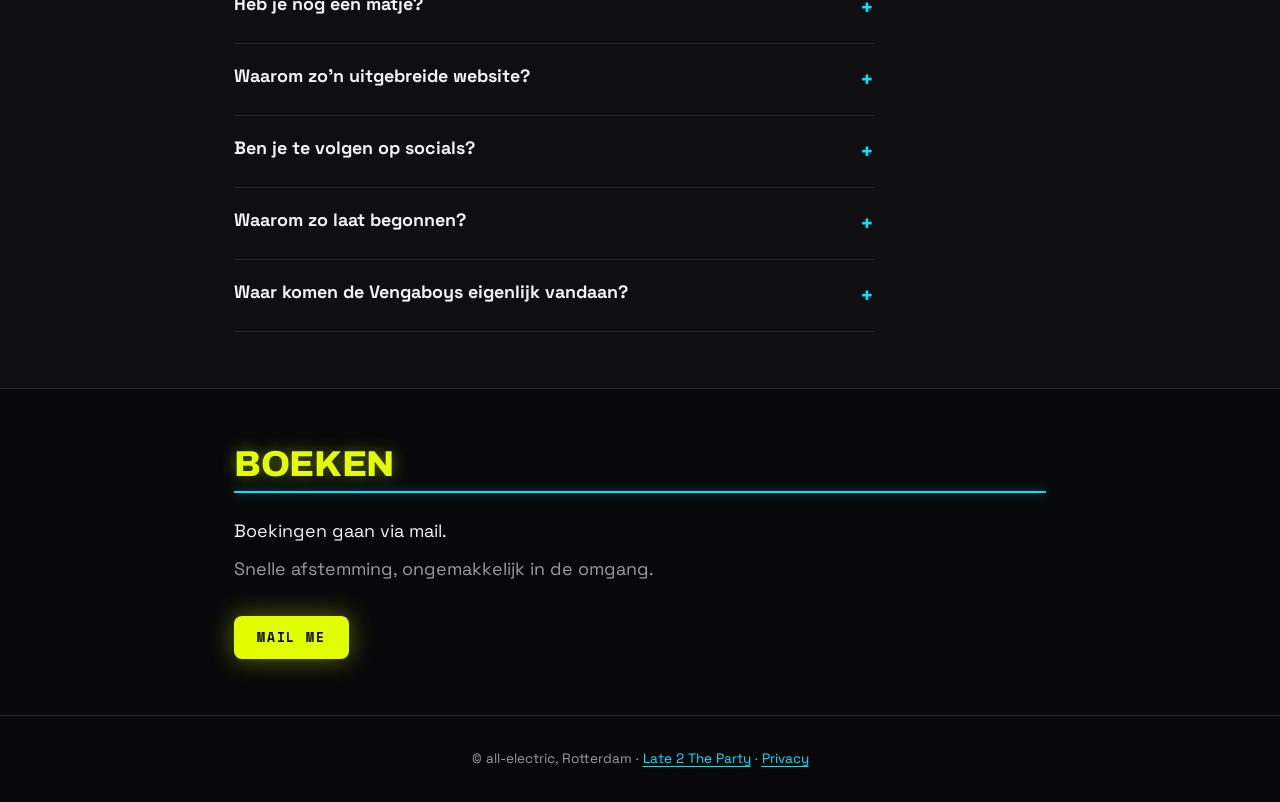
==== commit 35bbda16: "Agenda: Franse Ardennen naar Geweest, TT BB op 24-10 toegevoegd Komend: 24-10 TT BB in Rotterdam, me" ====
--- a/docs/index.html
+++ b/docs/index.html
@@ -208,15 +208,21 @@
         <div class="agenda-paneel" id="paneel-komend" role="tabpanel" aria-labelledby="tab-komend">
           <ul class="agenda__list">
             <li class="agenda__row">
+              <span class="agenda__date">24-10</span>
+              <span class="agenda__location"><span class="agenda__flag">🇳🇱</span> Rotterdam</span>
+              <span class="agenda__event">TT BB</span>
+            </li>
+          </ul>
+          <p class="text-muted agenda__note">Nog ruimte in de planning &middot; <a href="#contact" class="nb-inline-link">boek gerust</a>.</p>
+        </div>
+
+        <div class="agenda-paneel" id="paneel-geweest" role="tabpanel" aria-labelledby="tab-geweest" hidden>
+          <ul class="agenda__list">
+            <li class="agenda__row">
               <span class="agenda__date">04-09</span>
               <span class="agenda__location"><span class="agenda__flag">🇫🇷</span> Franse Ardennen</span>
               <span class="agenda__event">Gastset</span>
             </li>
-          </ul>
-        </div>
-
-        <div class="agenda-paneel" id="paneel-geweest" role="tabpanel" aria-labelledby="tab-geweest" hidden>
-          <ul class="agenda__list">
             <li class="agenda__row">
               <span class="agenda__date">15-08</span>
               <span class="agenda__location"><span class="agenda__flag">🇳🇱</span> Rotterdam</span>
--- a/docs/style.css
+++ b/docs/style.css
@@ -951,6 +951,11 @@
   text-align: right;
 }
 
+.agenda__note {
+  margin-top: 1rem;
+  font-size: .9rem;
+}
+
 @media (max-width: 640px) {
   .agenda__row {
     grid-template-columns: 64px 1fr;
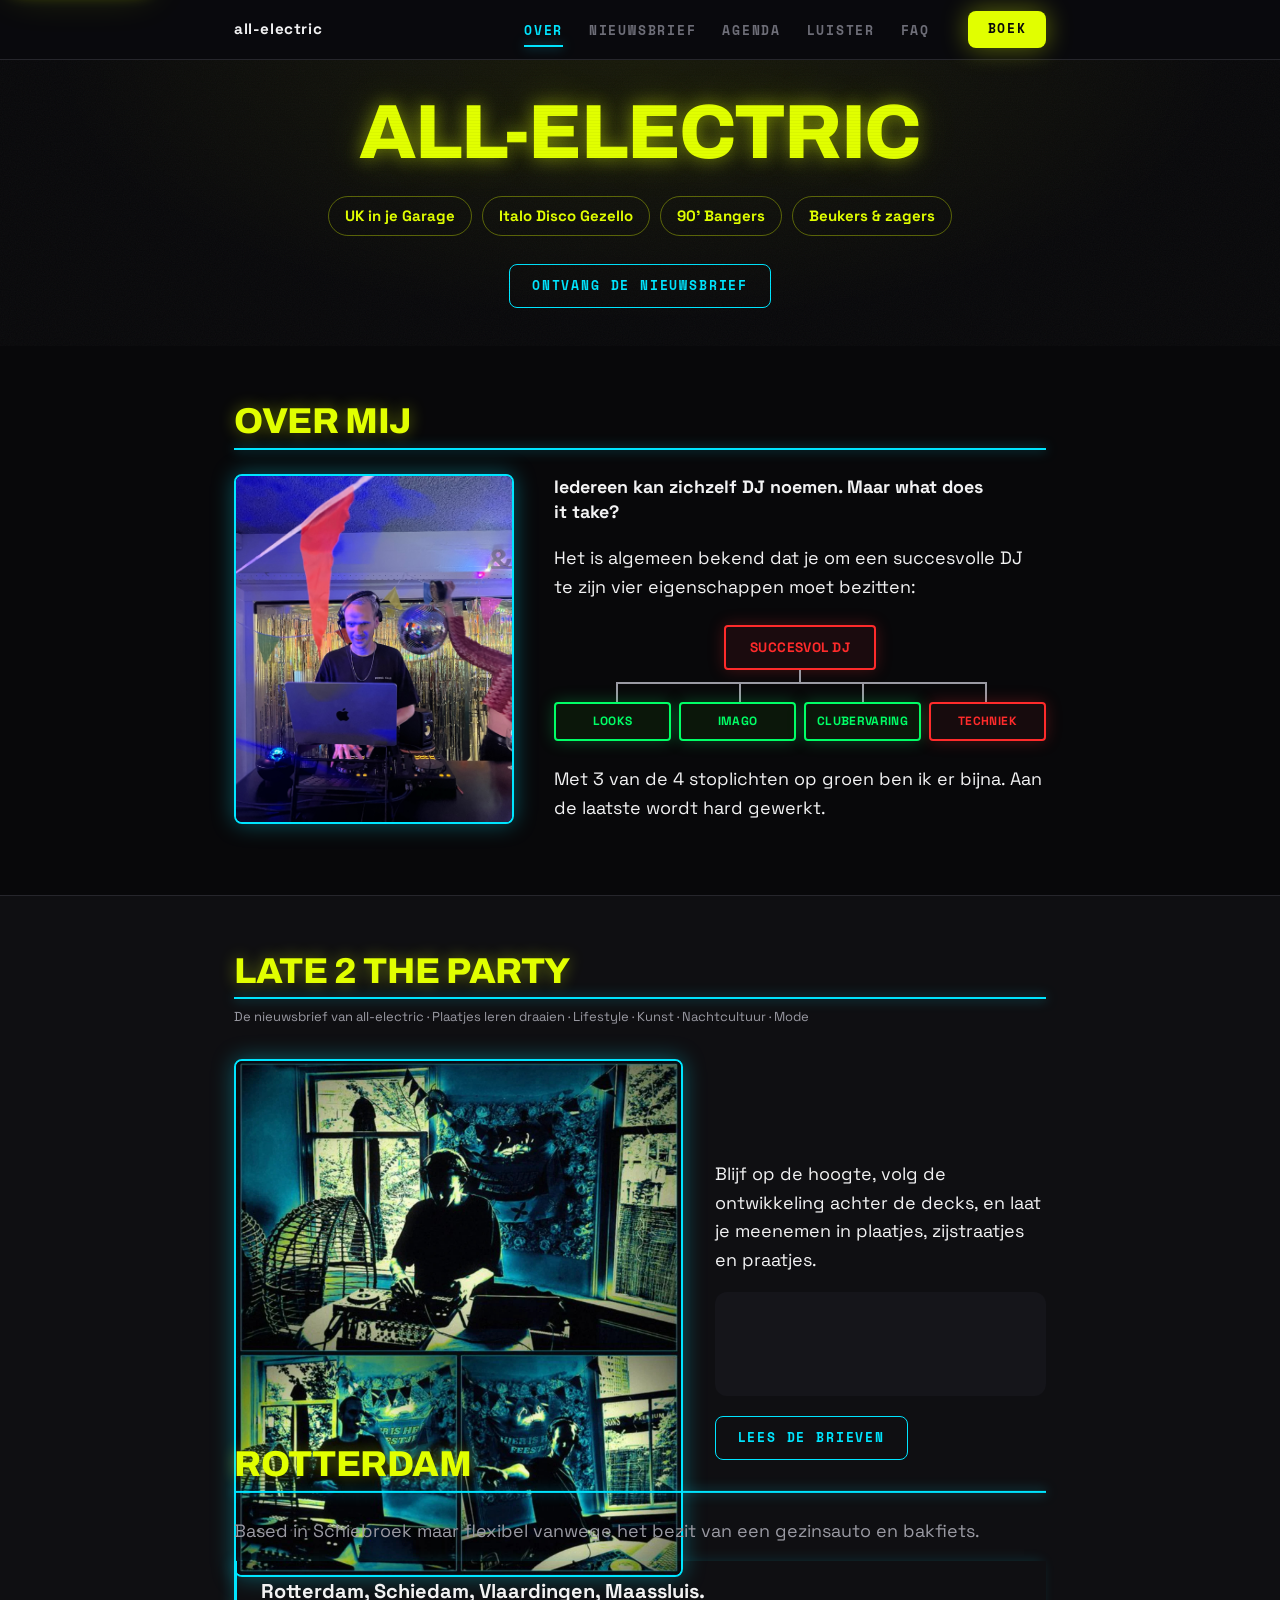
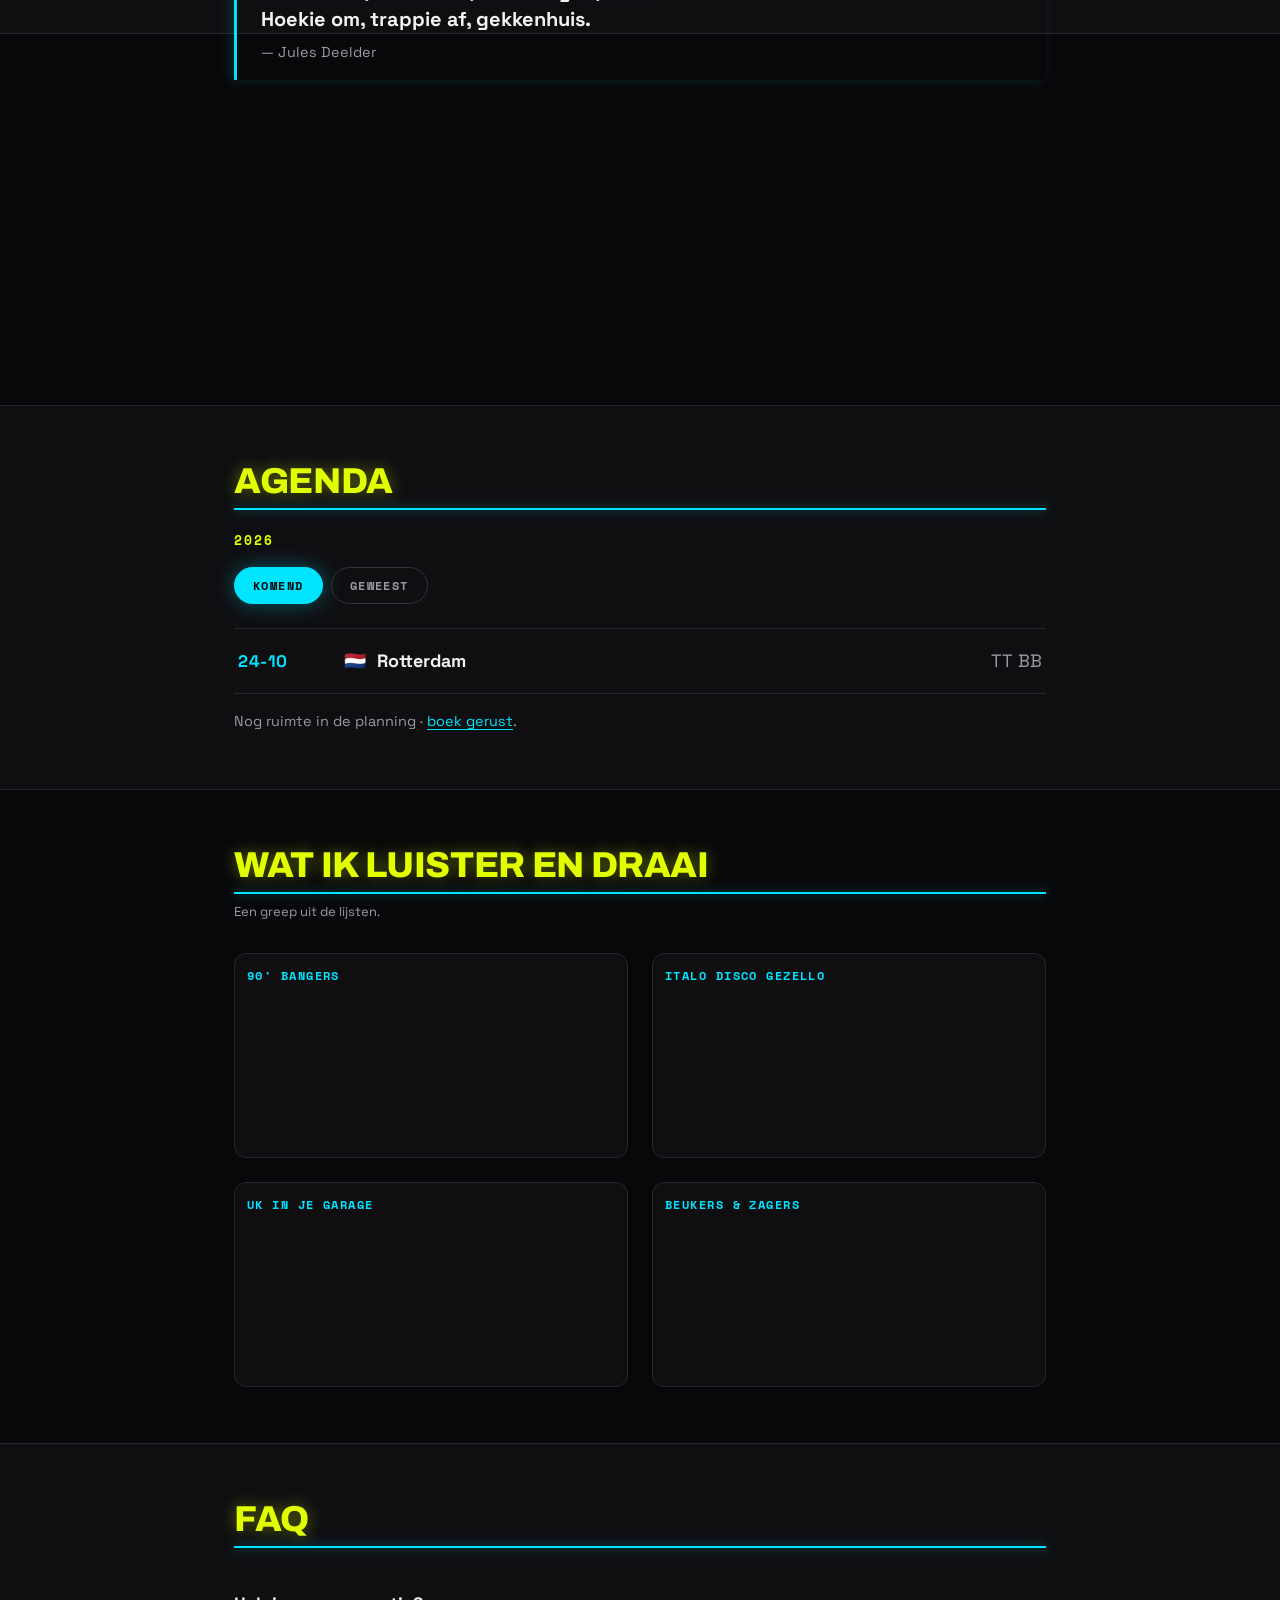
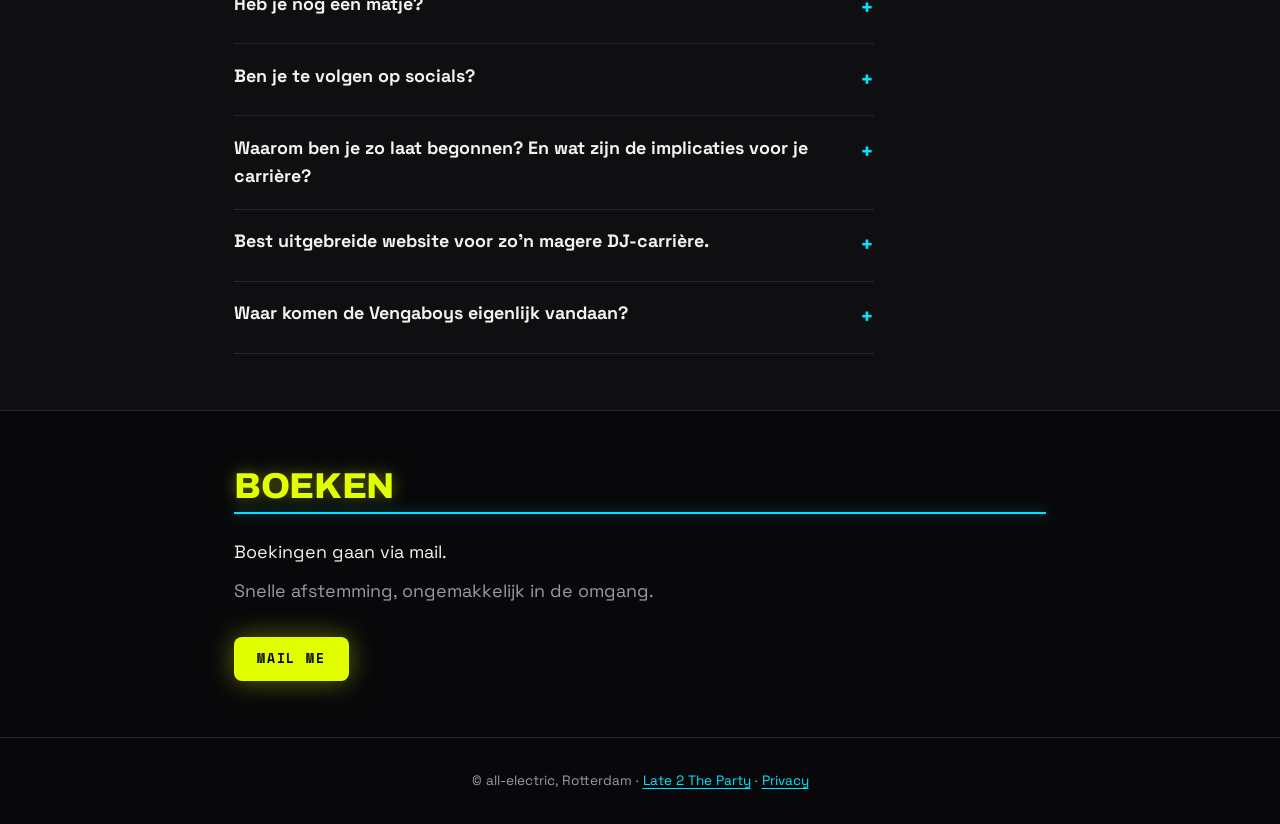
==== commit 13ccfa77: "FAQ herschikt, MoMA-link toegevoegd bij Rousseau Homepage-FAQ herschreven: nieuwe volgorde, matje-vr" ====
--- a/docs/index.html
+++ b/docs/index.html
@@ -281,19 +281,18 @@
         </details>
 
         <details class="faq-item">
-          <summary class="faq-question">Waarom zo'n uitgebreide website?</summary>
-          <p class="faq-answer">Behoorlijk uitgebreid voor zo'n magere DJ-carrière, inderdaad. Naast DJ'en leer ik ook vibecoden.</p>
-        </details>
-
-        <details class="faq-item">
           <summary class="faq-question">Ben je te volgen op socials?</summary>
-          <p class="faq-answer">Jazeker, ik ben al sinds 2013 actief op LinkedIn.</p>
-        </details>
-
-        <details class="faq-item">
-          <summary class="faq-question">Waarom zo laat begonnen?</summary>
-          <p class="faq-answer">Leuk dat je het vraagt. Was ik tien jaar eerder begonnen, dan waren er een hoop andere leuke dingen niet gebeurd. En had ik minder tijd gehad om op feesten een neus voor bangers te ontwikkelen.</p>
-          <p class="faq-answer">Als het gaat om implicaties voor je carrière verwijs ik graag naar de schilder Henri Rousseau (1844-1910), bijgenaamd Le Douanier. Pas toen hij met pensioen was van zijn baan als douaneambtenaar begon hij serieus te schilderen. Uitkomst: zijn junglelandschappen hangen nu in het MoMA.</p>
+          <p class="faq-answer">Jazeker, ik ben sinds 2013 actief op LinkedIn.</p>
+        </details>
+
+        <details class="faq-item">
+          <summary class="faq-question">Waarom ben je zo laat begonnen? En wat zijn de implicaties voor je carrière?</summary>
+          <p class="faq-answer">Was ik tien jaar eerder begonnen, dan waren er een hoop andere leuke dingen niet gebeurd. En had ik minder tijd gehad als consument een neus voor bangers te ontwikkelen. Als het gaat om implicaties voor carrière verwijs ik graag naar de schilder Henri Rousseau (1844-1910), bijgenaamd Le Douanier. Pas toen hij met pensioen was van zijn baan als douaneambtenaar begon hij serieus te schilderen. Zijn <a href="https://www.moma.org/collection/works/79277" class="nb-inline-link" target="_blank" rel="noopener">junglelandschappen</a> hangen nu in het MoMA.</p>
+        </details>
+
+        <details class="faq-item">
+          <summary class="faq-question">Best uitgebreide website voor zo'n magere DJ-carrière.</summary>
+          <p class="faq-answer">Naast DJ'en leer ik ook vibecoden.</p>
         </details>
 
         <details class="faq-item">
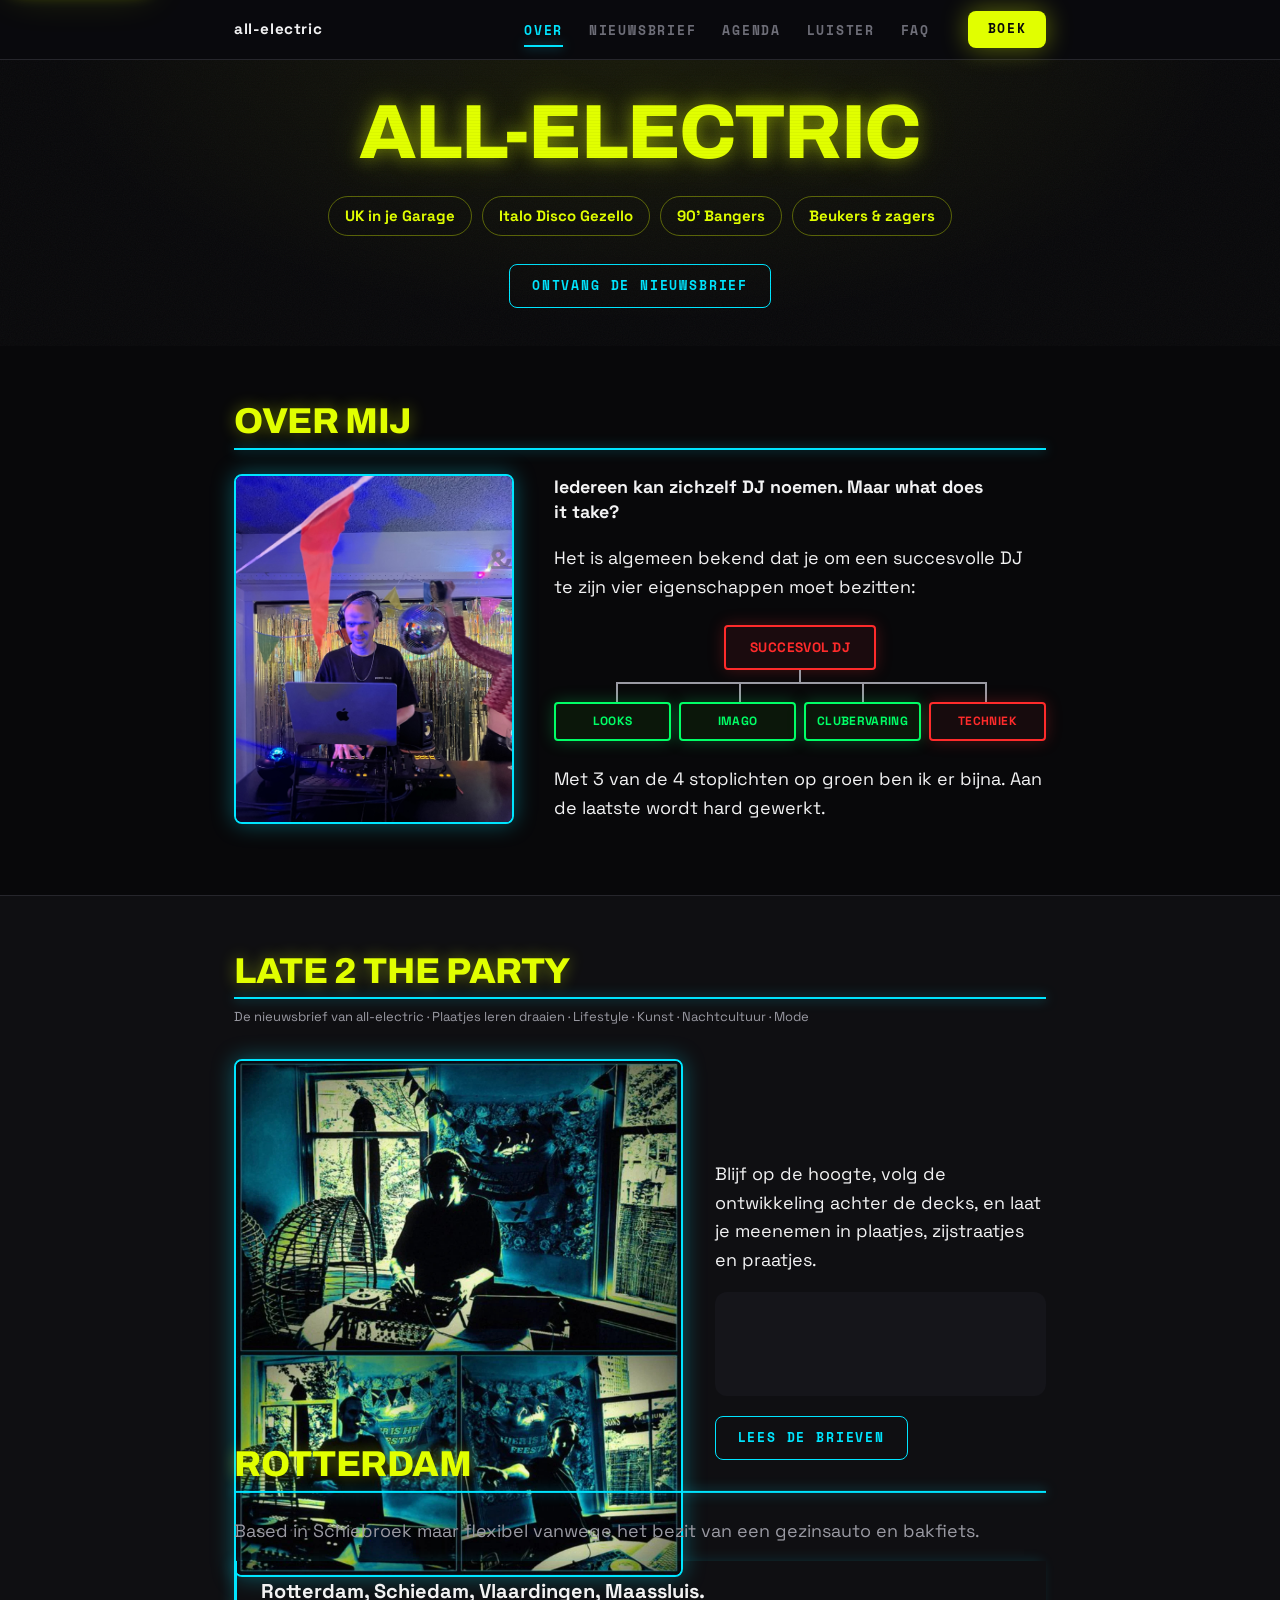
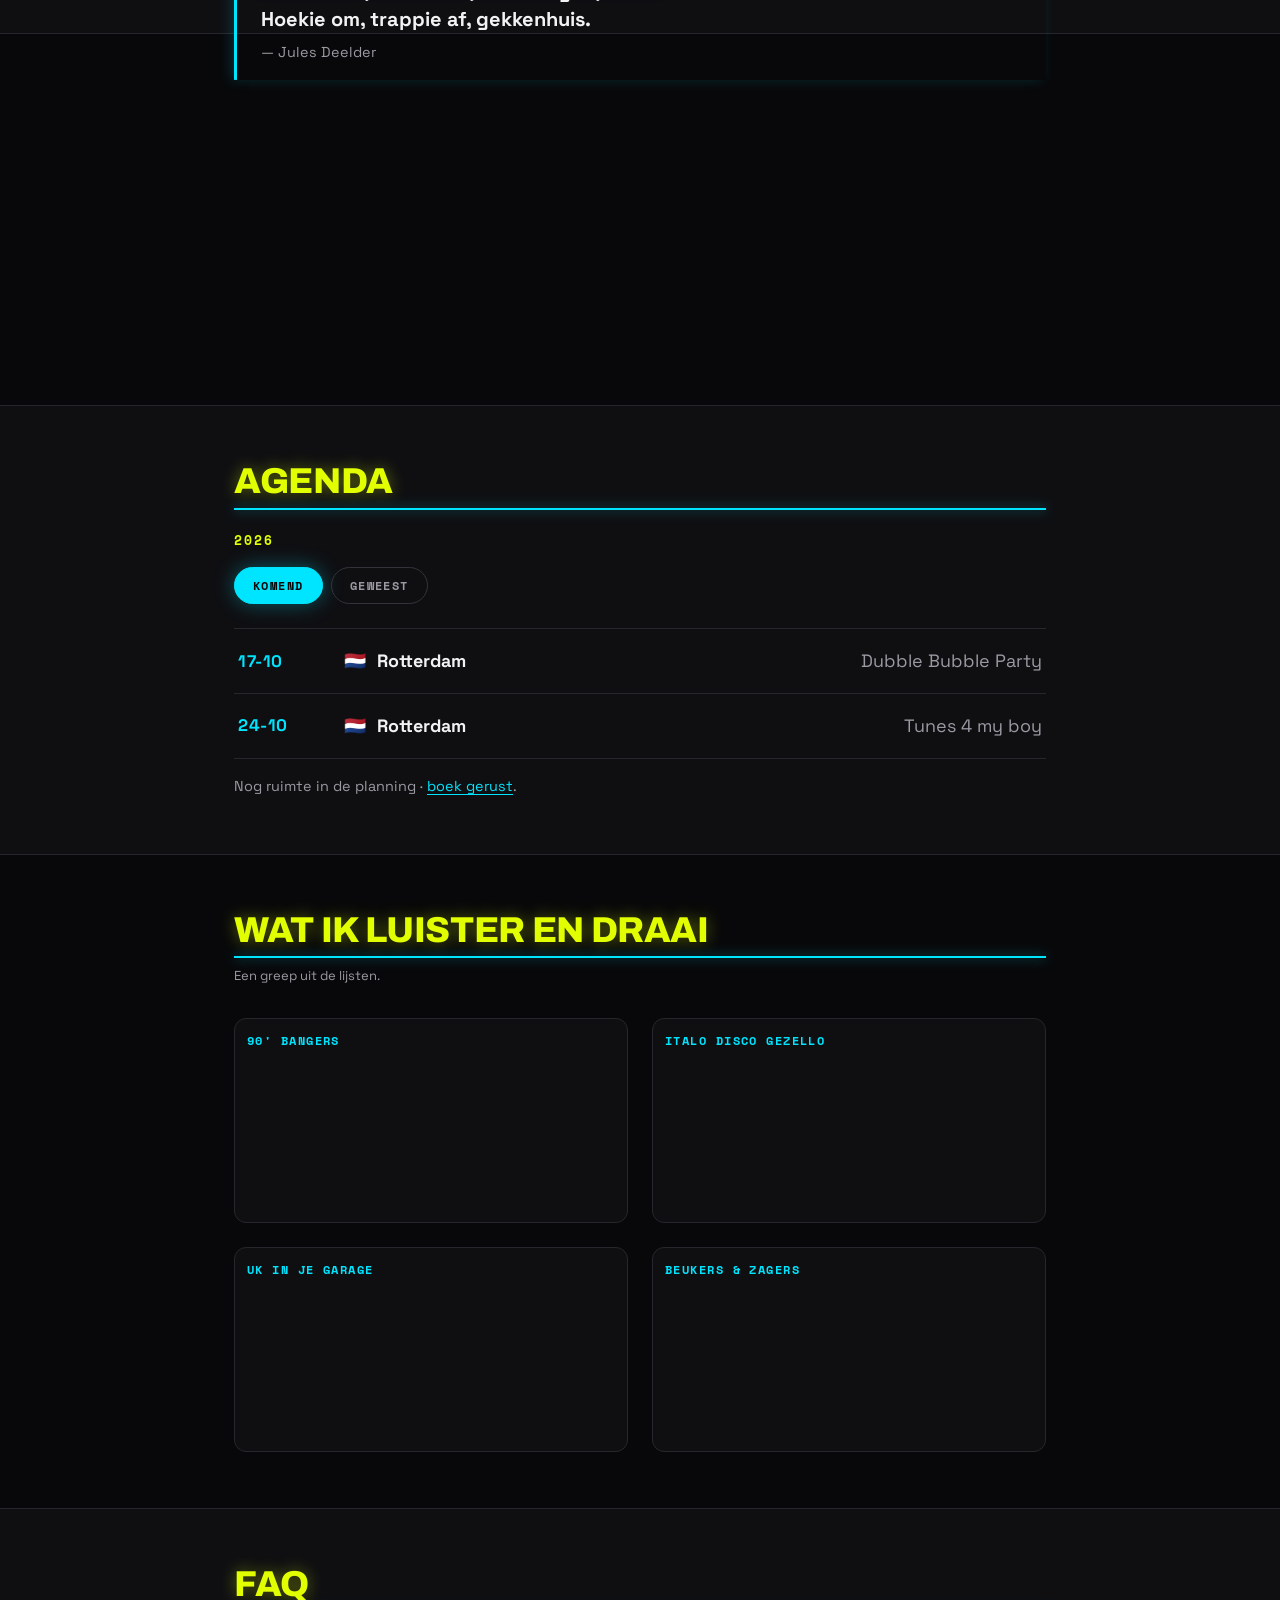
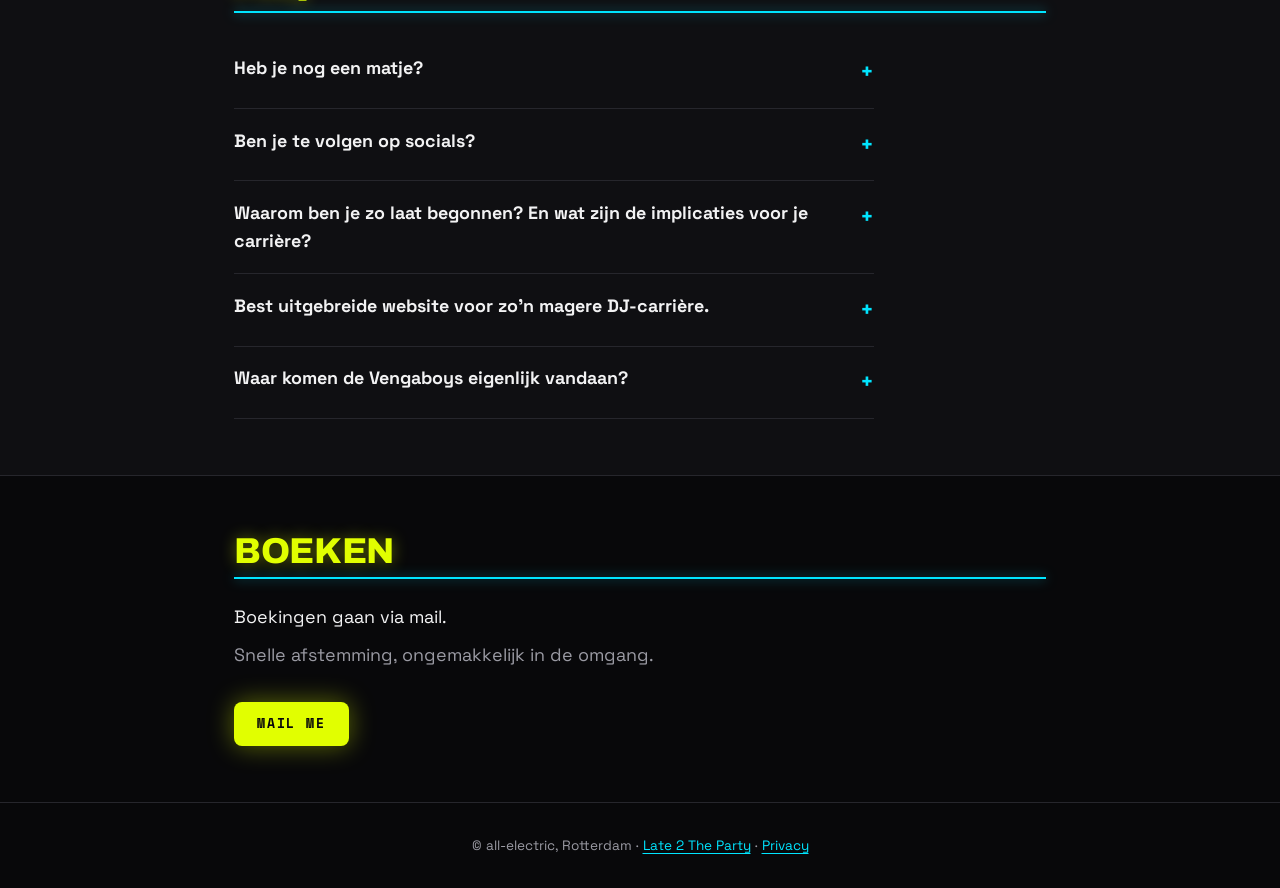
==== commit 6d0c38f1: "Agenda: Dubble Bubble Party toegevoegd, 24-10 hernoemd Komend: 17-10 Dubble Bubble Party (Rotterdam)" ====
--- a/docs/index.html
+++ b/docs/index.html
@@ -208,9 +208,14 @@
         <div class="agenda-paneel" id="paneel-komend" role="tabpanel" aria-labelledby="tab-komend">
           <ul class="agenda__list">
             <li class="agenda__row">
+              <span class="agenda__date">17-10</span>
+              <span class="agenda__location"><span class="agenda__flag">🇳🇱</span> Rotterdam</span>
+              <span class="agenda__event">Dubble Bubble Party</span>
+            </li>
+            <li class="agenda__row">
               <span class="agenda__date">24-10</span>
               <span class="agenda__location"><span class="agenda__flag">🇳🇱</span> Rotterdam</span>
-              <span class="agenda__event">TT BB</span>
+              <span class="agenda__event">Tunes 4 my boy</span>
             </li>
           </ul>
           <p class="text-muted agenda__note">Nog ruimte in de planning &middot; <a href="#contact" class="nb-inline-link">boek gerust</a>.</p>
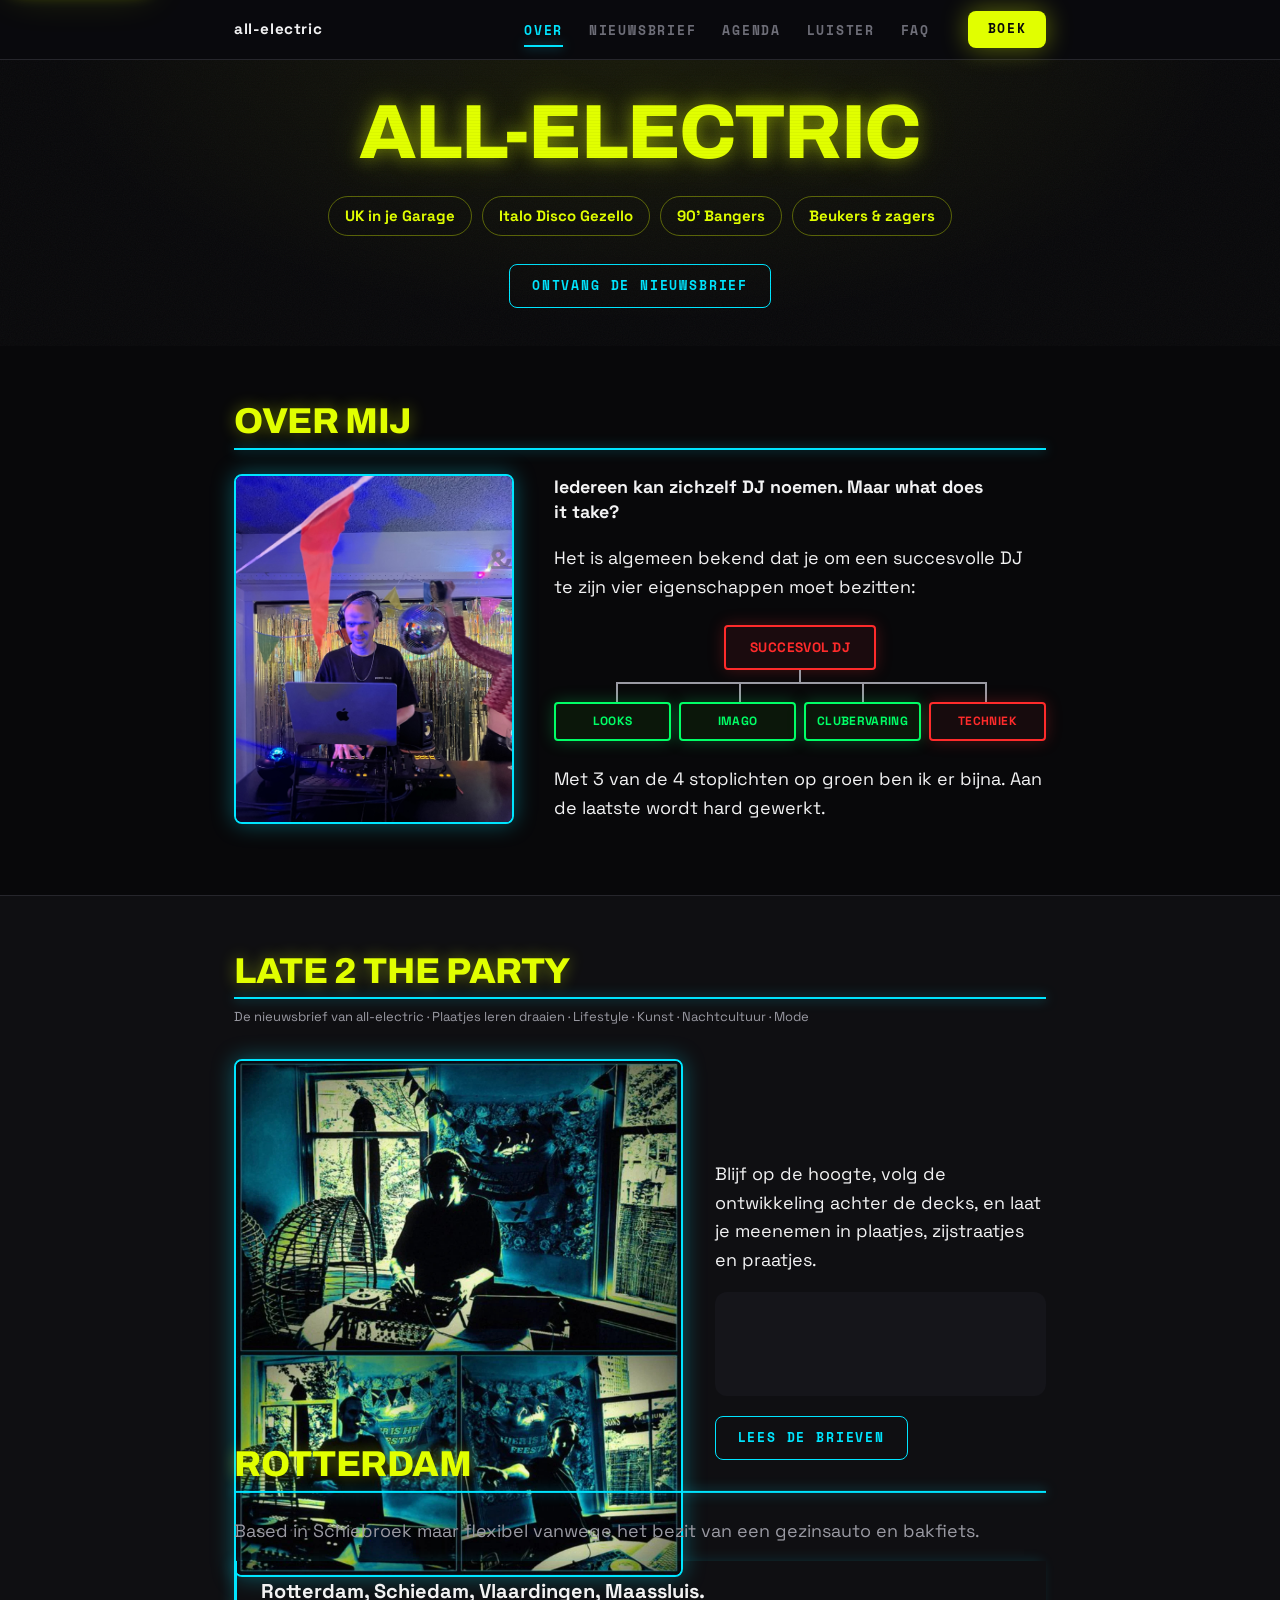
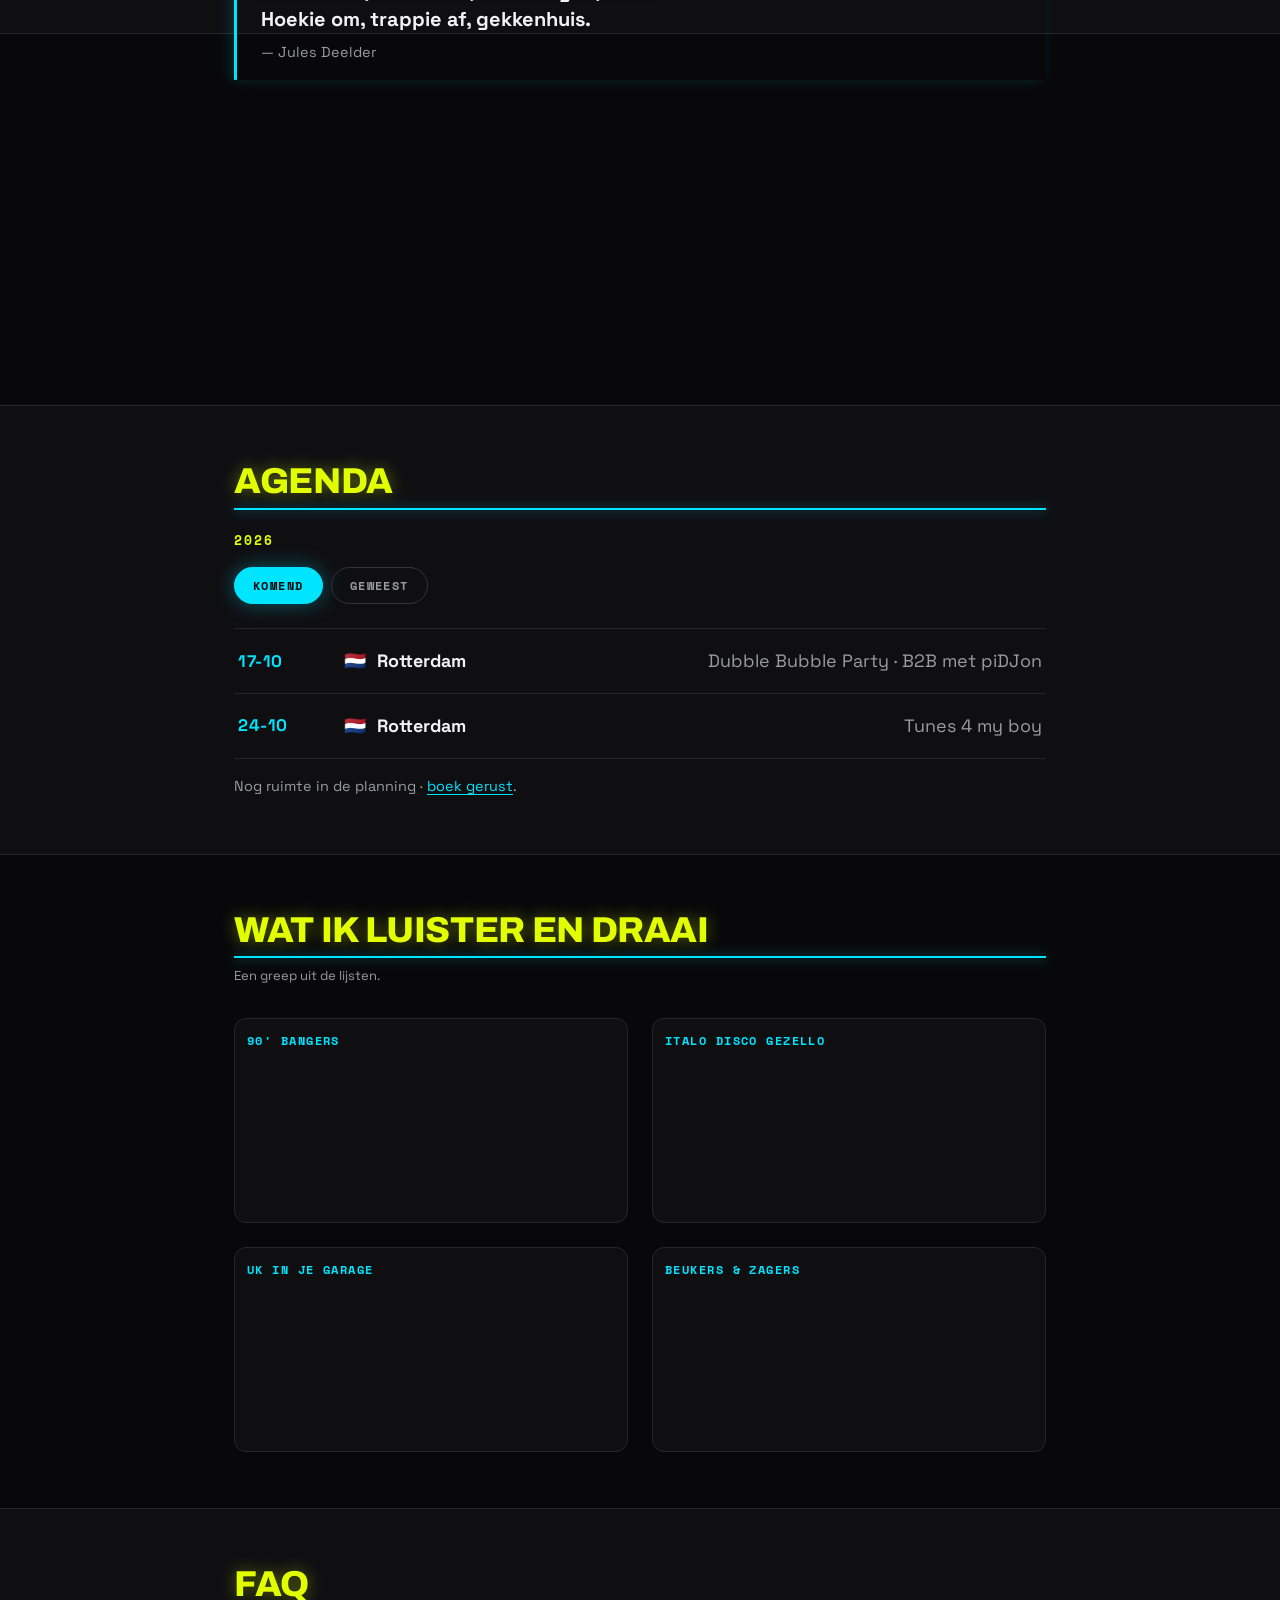
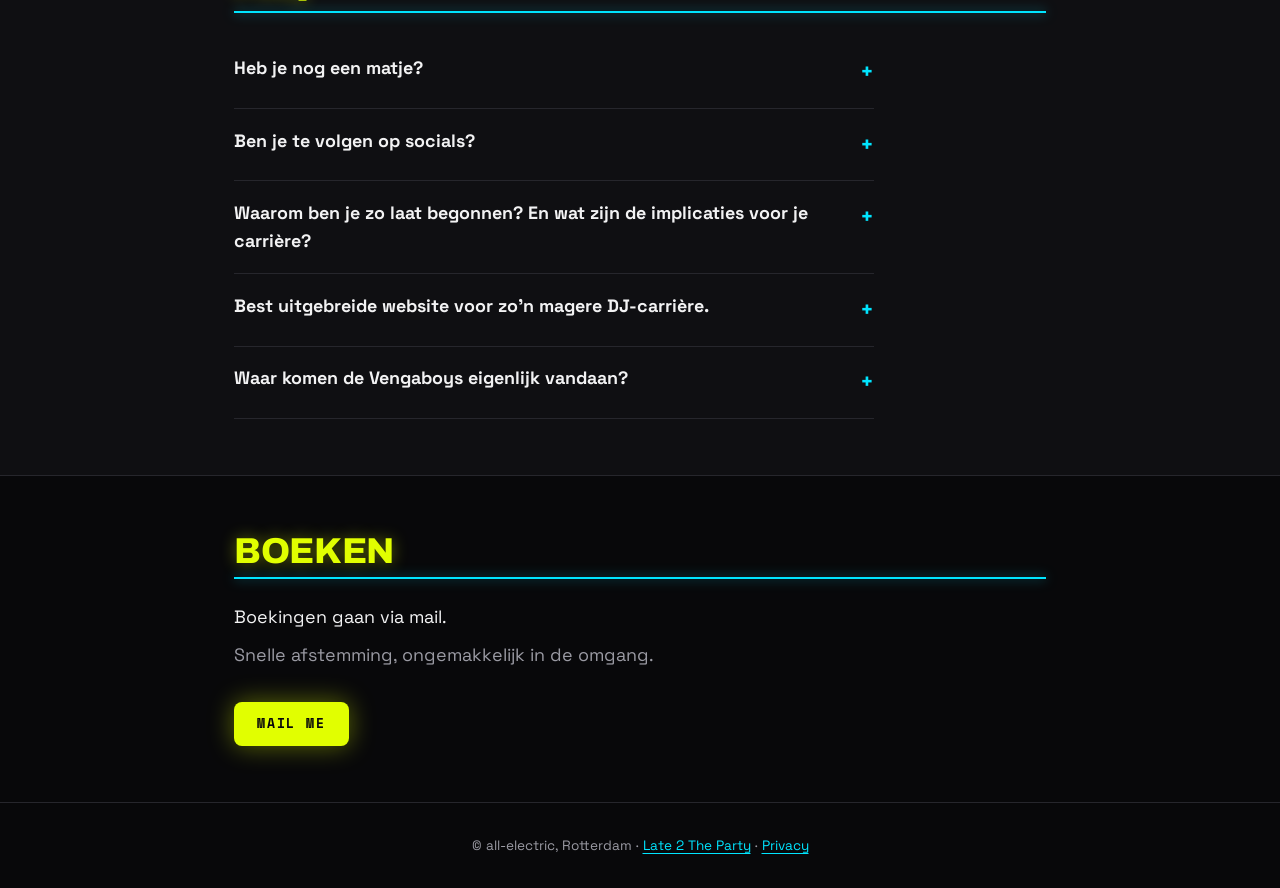
==== commit 3994dc2d: "Agenda: 17-10 aangevuld met B2B piDJon Co-Authored-By: Claude Sonnet 5 <noreply@anthropic.com> Claud" ====
--- a/docs/index.html
+++ b/docs/index.html
@@ -210,7 +210,7 @@
             <li class="agenda__row">
               <span class="agenda__date">17-10</span>
               <span class="agenda__location"><span class="agenda__flag">🇳🇱</span> Rotterdam</span>
-              <span class="agenda__event">Dubble Bubble Party</span>
+              <span class="agenda__event">Dubble Bubble Party &middot; B2B met piDJon</span>
             </li>
             <li class="agenda__row">
               <span class="agenda__date">24-10</span>
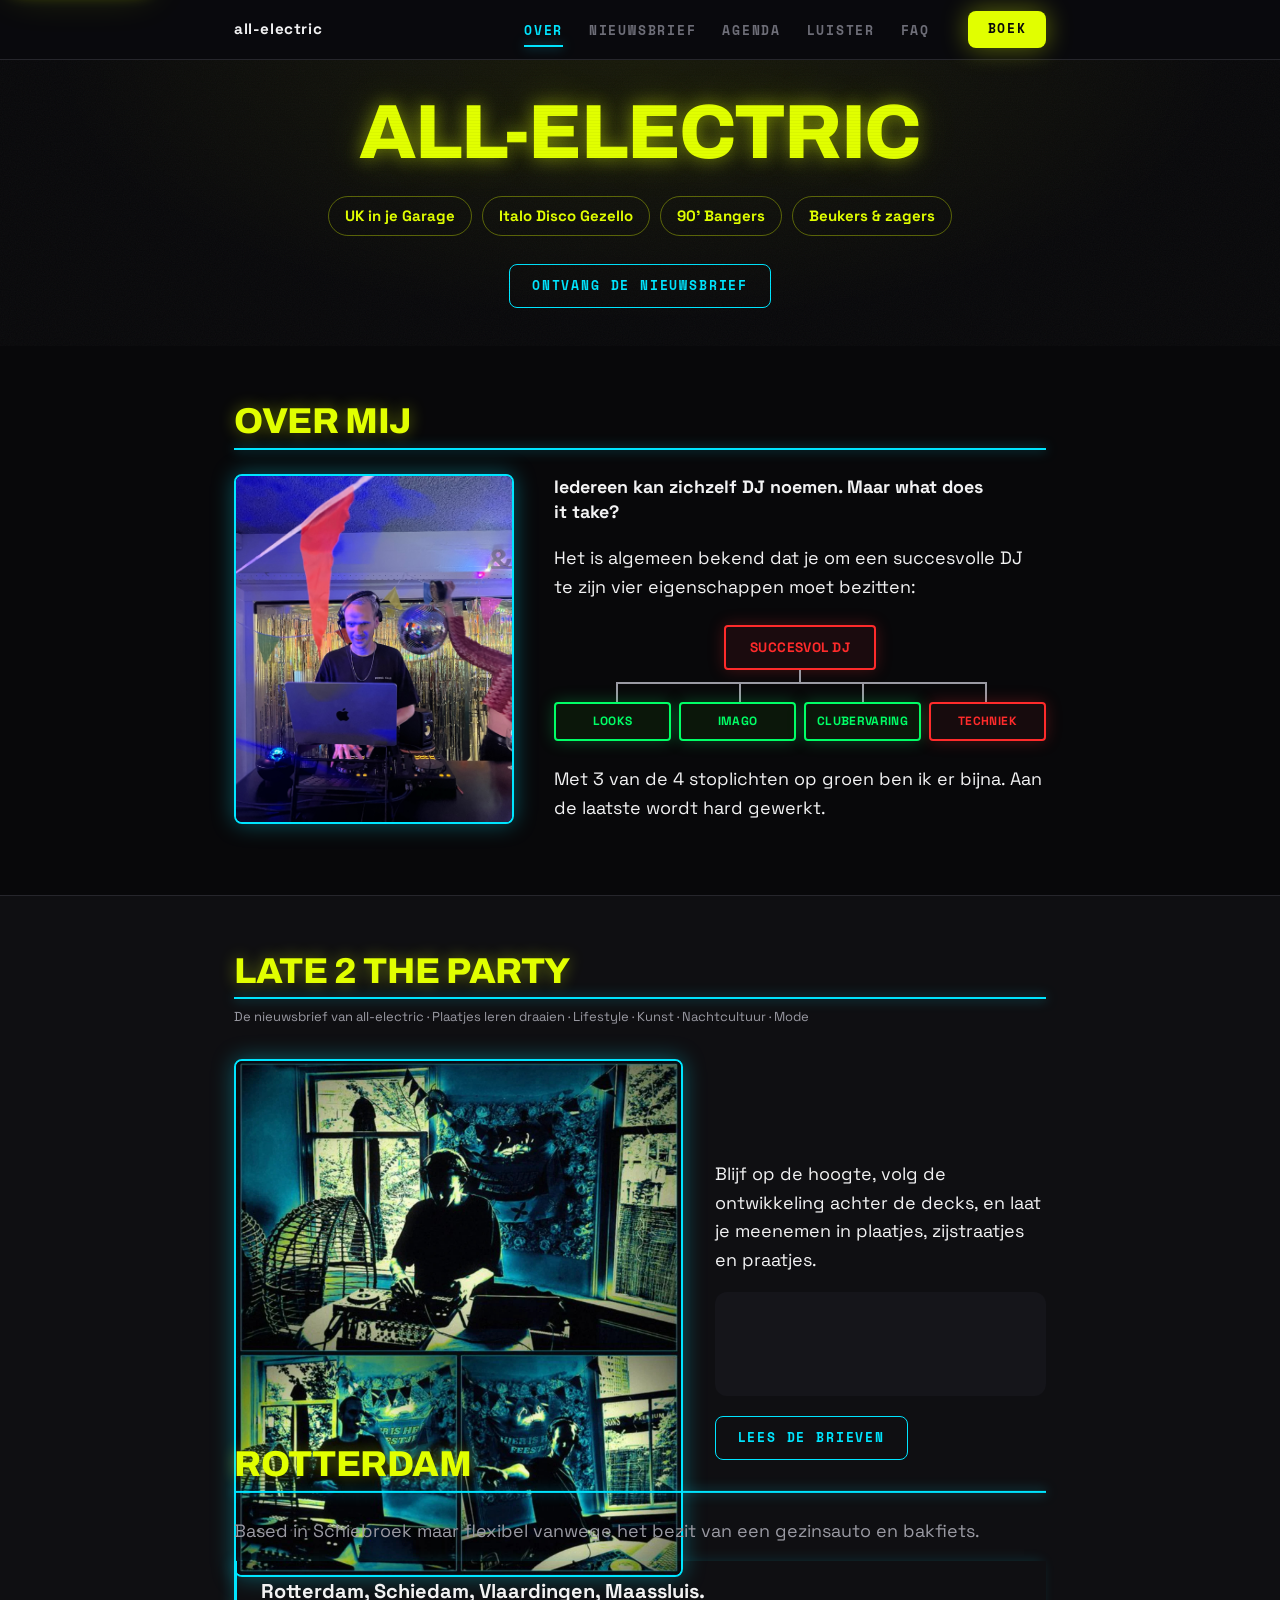
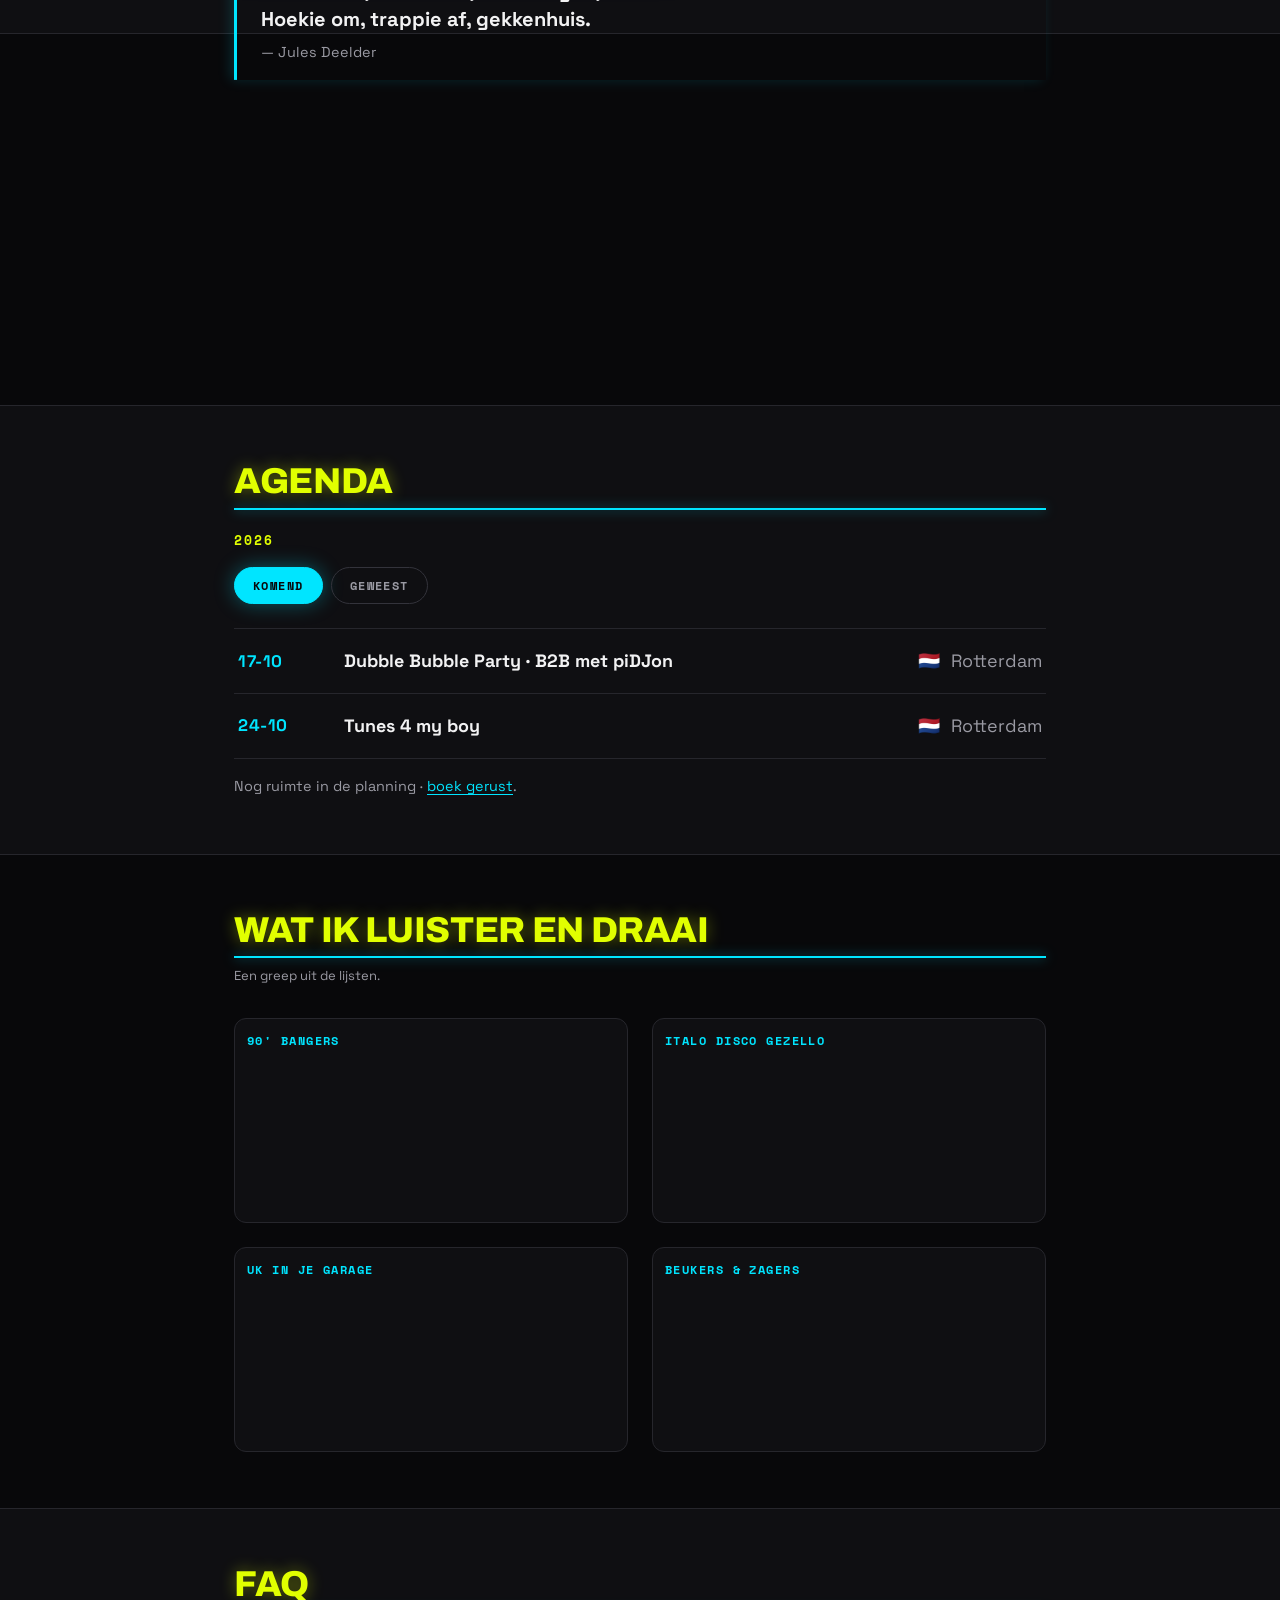
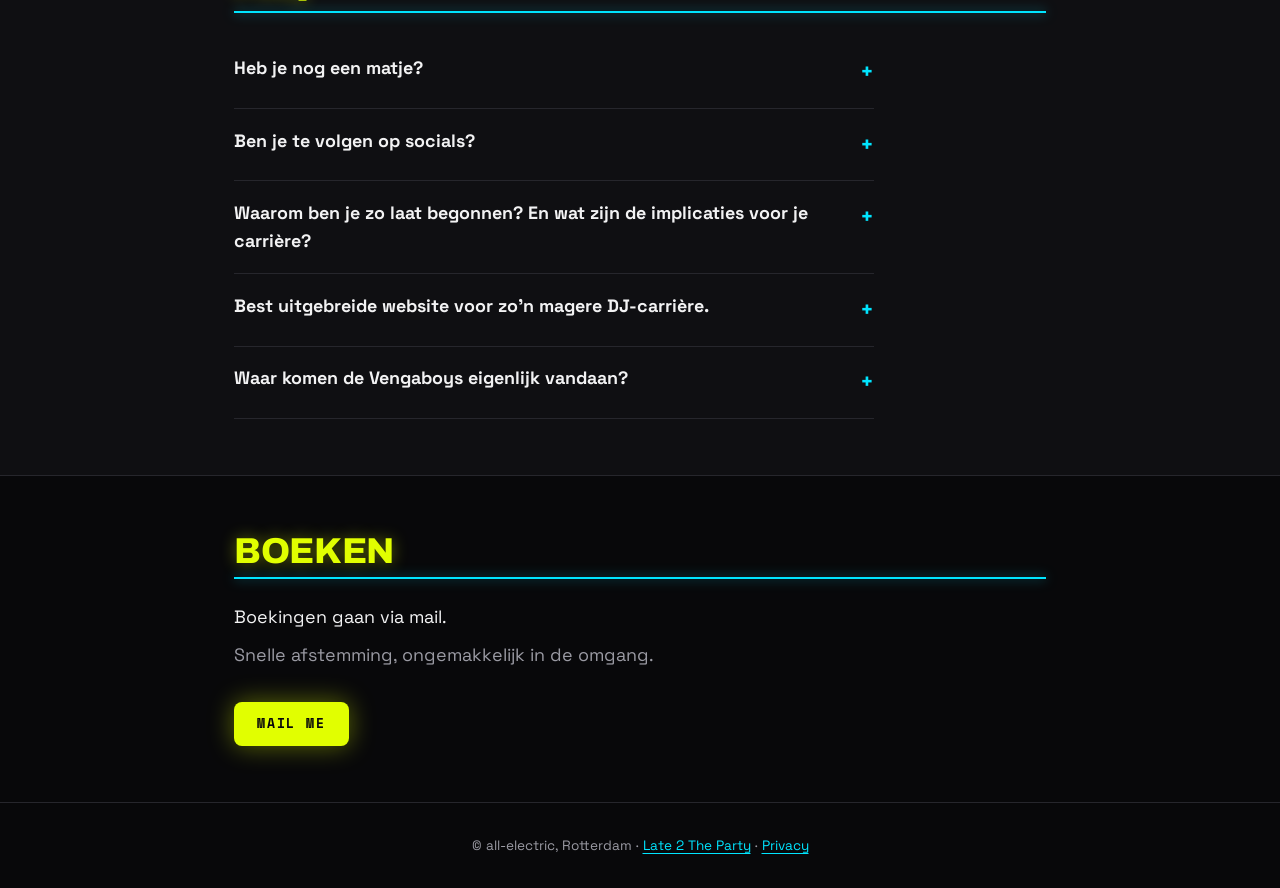
==== commit d675cdd8: "Agenda: eventnaam op voorgrond, locatie naar achtergrond Geldt voor Komend én Geweest: titel van het" ====
--- a/docs/index.html
+++ b/docs/index.html
@@ -203,19 +203,19 @@
 
         <!--
           NIEUWE DATUM: kopieer een <li> naar het juiste paneel.
-          datum (DD-MM) | vlag + plaats | naam van het optreden
+          datum (DD-MM) | naam van het optreden | vlag + plaats
         -->
         <div class="agenda-paneel" id="paneel-komend" role="tabpanel" aria-labelledby="tab-komend">
           <ul class="agenda__list">
             <li class="agenda__row">
               <span class="agenda__date">17-10</span>
+              <span class="agenda__event">Dubble Bubble Party &middot; B2B met piDJon</span>
               <span class="agenda__location"><span class="agenda__flag">🇳🇱</span> Rotterdam</span>
-              <span class="agenda__event">Dubble Bubble Party &middot; B2B met piDJon</span>
             </li>
             <li class="agenda__row">
               <span class="agenda__date">24-10</span>
+              <span class="agenda__event">Tunes 4 my boy</span>
               <span class="agenda__location"><span class="agenda__flag">🇳🇱</span> Rotterdam</span>
-              <span class="agenda__event">Tunes 4 my boy</span>
             </li>
           </ul>
           <p class="text-muted agenda__note">Nog ruimte in de planning &middot; <a href="#contact" class="nb-inline-link">boek gerust</a>.</p>
@@ -225,18 +225,18 @@
           <ul class="agenda__list">
             <li class="agenda__row">
               <span class="agenda__date">04-09</span>
+              <span class="agenda__event">Gastset</span>
               <span class="agenda__location"><span class="agenda__flag">🇫🇷</span> Franse Ardennen</span>
-              <span class="agenda__event">Gastset</span>
             </li>
             <li class="agenda__row">
               <span class="agenda__date">15-08</span>
+              <span class="agenda__event">TELLES B-DAY @ Caf&eacute; Soif</span>
               <span class="agenda__location"><span class="agenda__flag">🇳🇱</span> Rotterdam</span>
-              <span class="agenda__event">TELLES B-DAY @ Caf&eacute; Soif</span>
             </li>
             <li class="agenda__row">
               <span class="agenda__date">31-07</span>
+              <span class="agenda__event">Pride Company Party</span>
               <span class="agenda__location"><span class="agenda__flag">🏳️‍🌈</span> Amsterdam</span>
-              <span class="agenda__event">Pride Company Party</span>
             </li>
           </ul>
         </div>
--- a/docs/style.css
+++ b/docs/style.css
@@ -913,7 +913,7 @@
 
 .agenda__row {
   display: grid;
-  grid-template-columns: 90px 1fr 1.2fr;
+  grid-template-columns: 90px 1.2fr 1fr;
   align-items: center;
   gap: 1rem;
   padding: 1.1rem 0.25rem;
@@ -937,7 +937,7 @@
   letter-spacing: .03em;
 }
 
-.agenda__location {
+.agenda__event {
   font-weight: 700;
   color: var(--text-main);
 }
@@ -946,7 +946,7 @@
   margin-right: .4rem;
 }
 
-.agenda__event {
+.agenda__location {
   color: var(--text-muted);
   text-align: right;
 }
@@ -960,13 +960,13 @@
   .agenda__row {
     grid-template-columns: 64px 1fr;
     grid-template-areas:
-      "date location"
-      "date event";
+      "date event"
+      "date location";
     gap: .15rem 1rem;
   }
   .agenda__date { grid-area: date; align-self: center; }
-  .agenda__location { grid-area: location; }
-  .agenda__event { grid-area: event; text-align: left; font-size: .9rem; }
+  .agenda__event { grid-area: event; text-align: left; }
+  .agenda__location { grid-area: location; text-align: left; font-size: .85rem; }
 }
 
 /* ============================================
